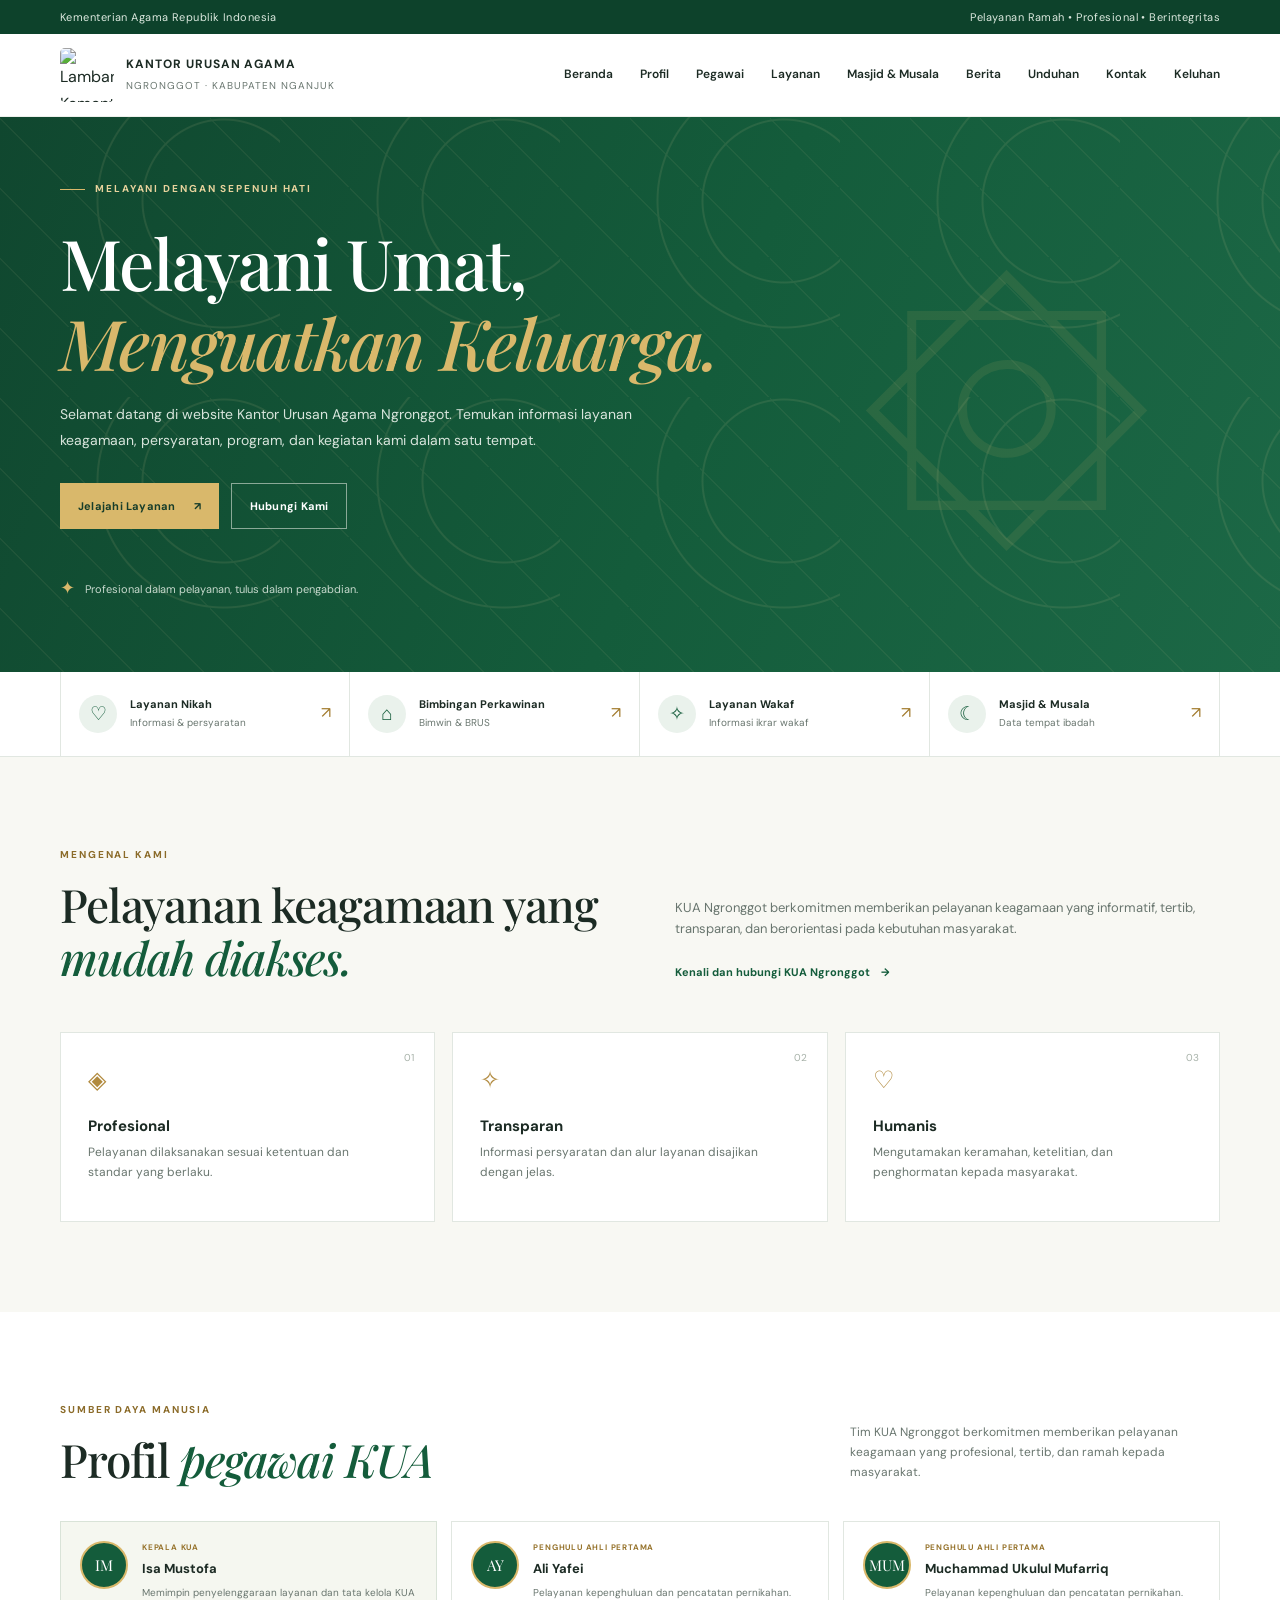
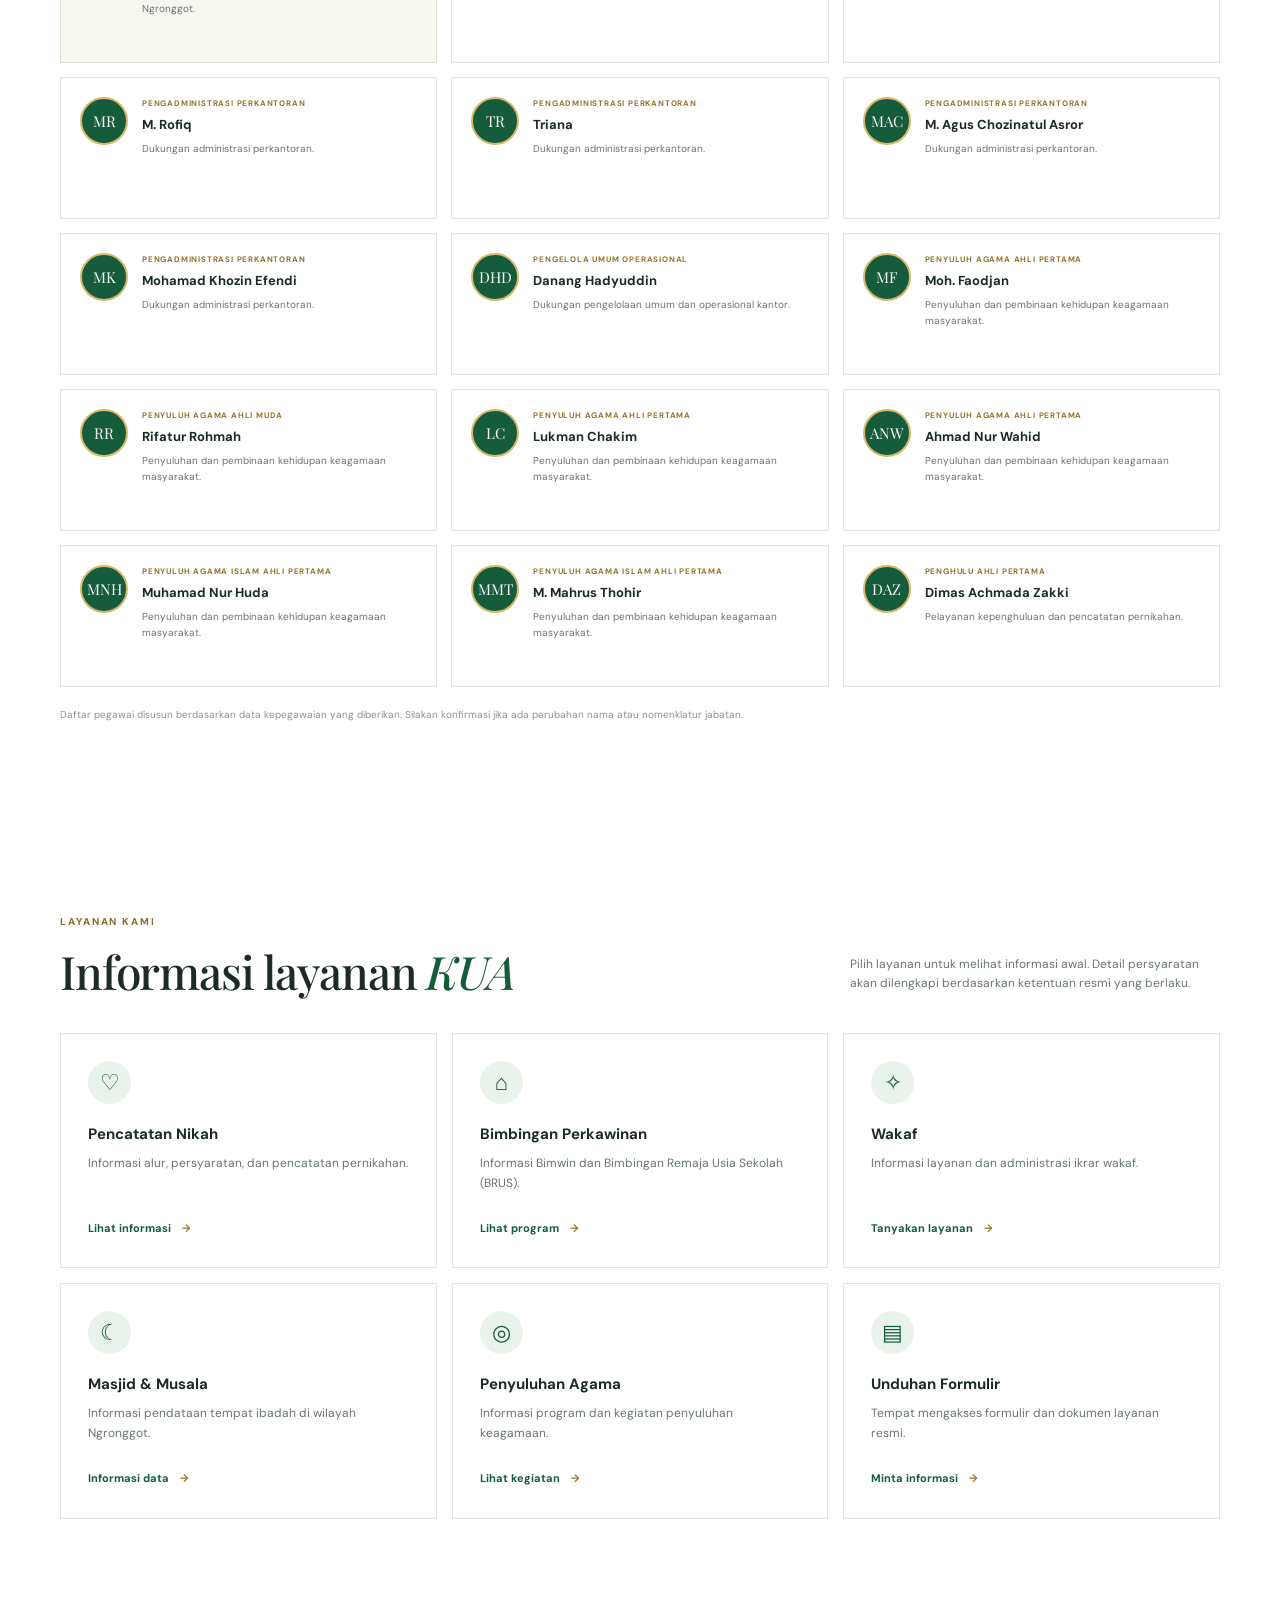
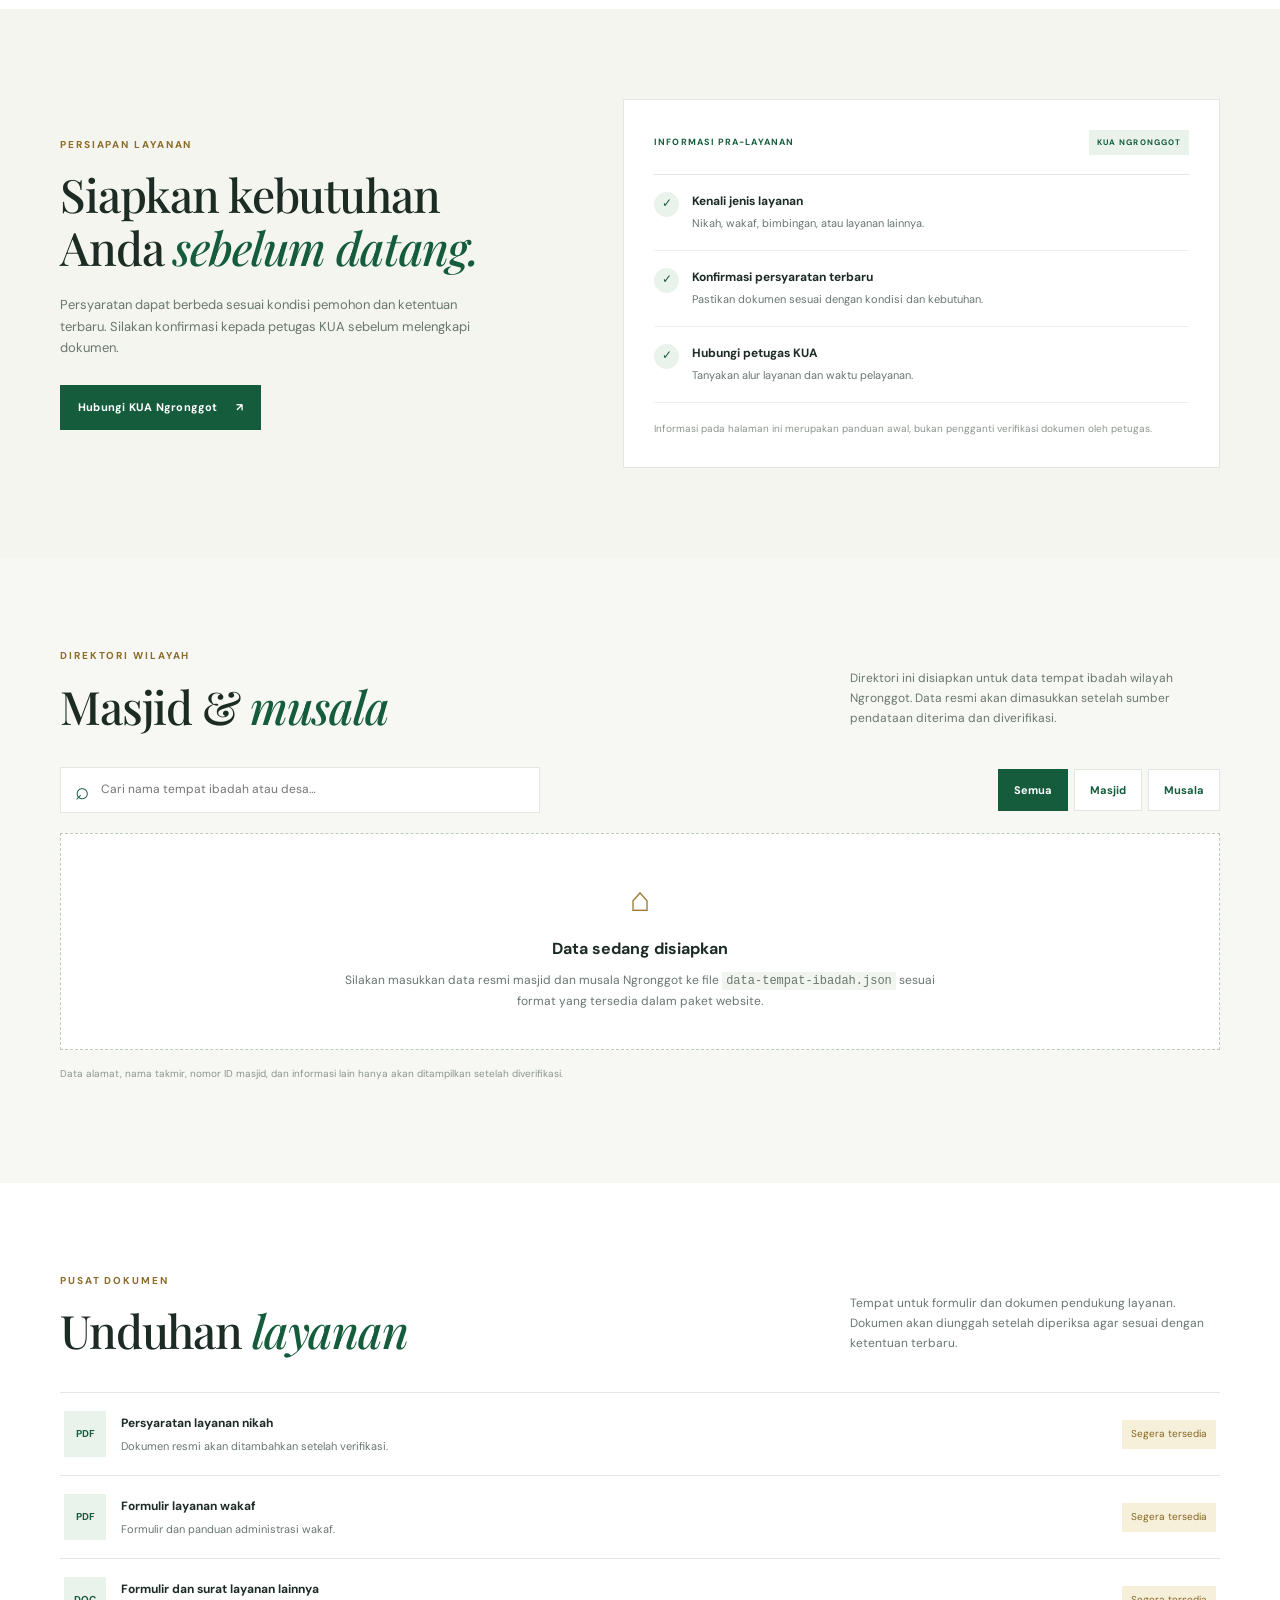
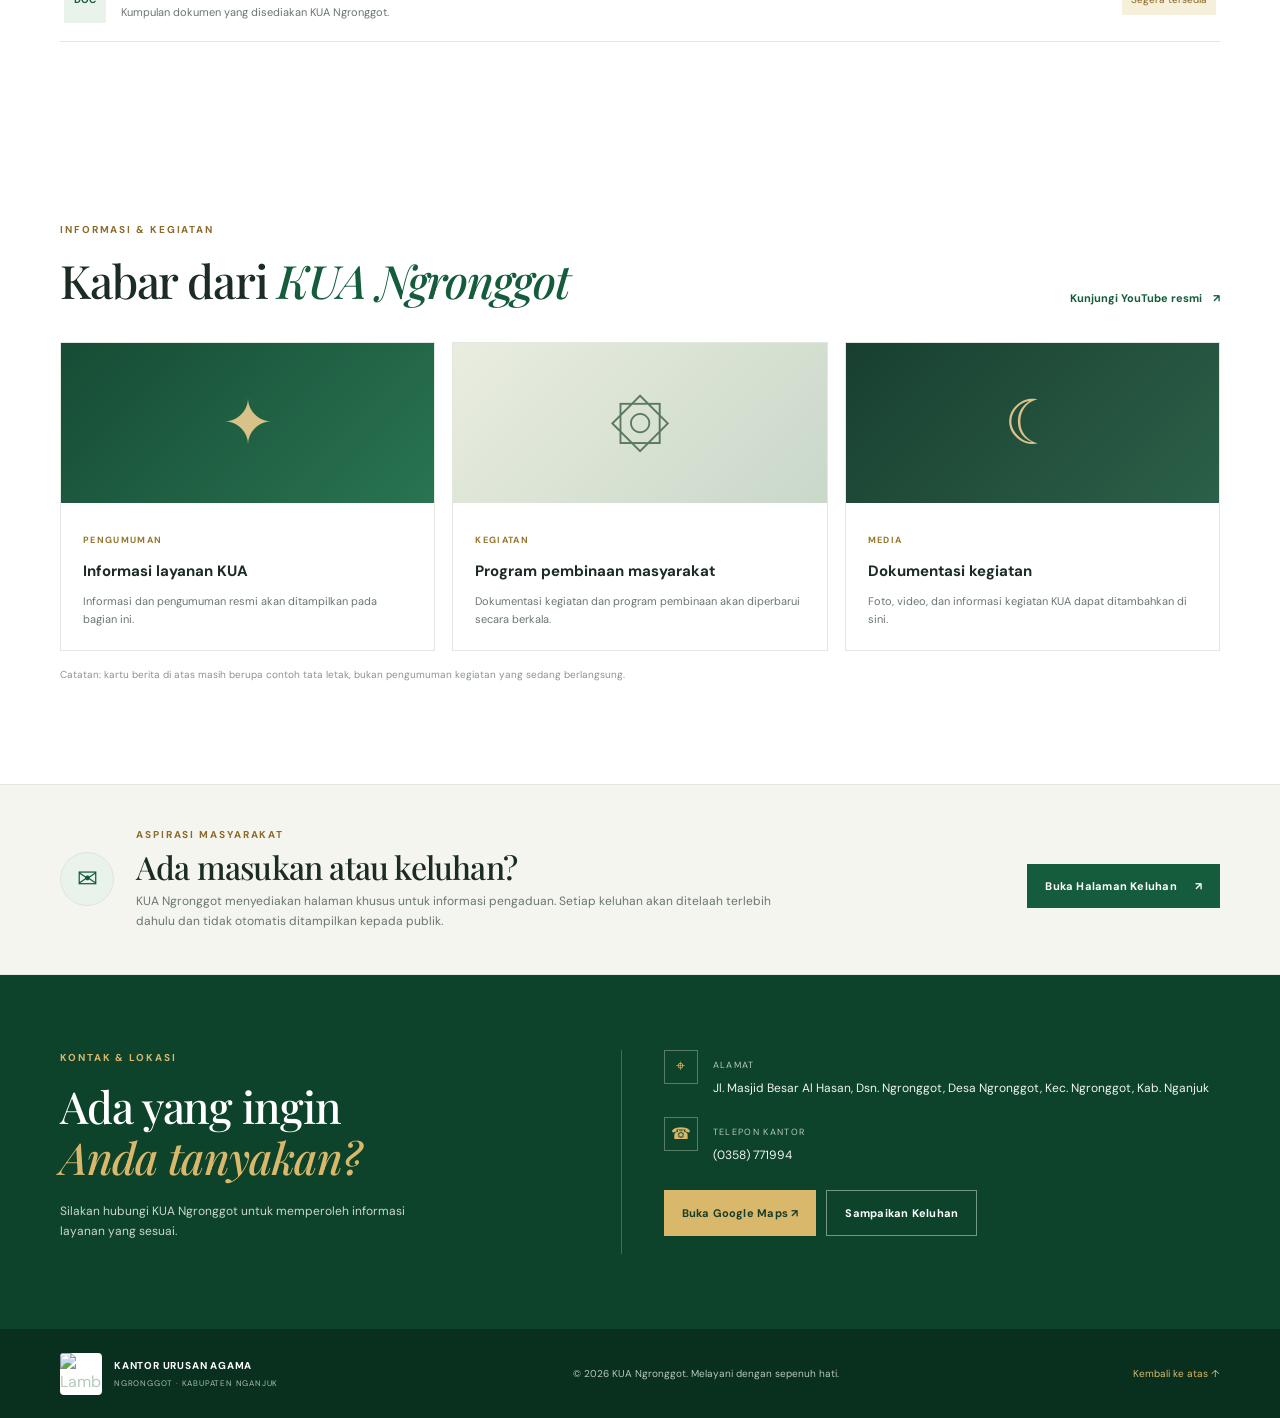
==== index.html @ f8c8e26f "Add files via upload" ====
<!doctype html>
<html lang="id">
<head>
  <meta charset="utf-8">
  <meta name="viewport" content="width=device-width, initial-scale=1">
  <meta name="description" content="Website informasi dan layanan Kantor Urusan Agama Ngronggot, Kabupaten Nganjuk.">
  <title>KUA Ngronggot | Layanan Keagamaan</title>
  <link rel="stylesheet" href="style.css">
</head>
<body>
  <div class="topbar">
    <div class="container topbar-inner">
      <span>Kementerian Agama Republik Indonesia</span>
      <span>Pelayanan Ramah • Profesional • Berintegritas</span>
    </div>
  </div>
  <header class="header">
    <div class="container nav-wrap">
      <a class="brand" href="#beranda" aria-label="KUA Ngronggot Beranda">
        <img class="kemenag-logo" src="assets/logo-kemenag.png" alt="Lambang Kementerian Agama Republik Indonesia" loading="eager">
        <div><strong>KANTOR URUSAN AGAMA</strong><span>NGRONGGOT · KABUPATEN NGANJUK</span></div>
      </a>
      <button class="menu-toggle" aria-label="Buka menu" aria-expanded="false">☰</button>
      <nav class="nav" id="nav">
        <a href="#beranda">Beranda</a>
        <a href="#profil">Profil</a>
        <a href="#pegawai">Pegawai</a>
        <a href="#layanan">Layanan</a>
        <a href="#direktori">Masjid & Musala</a>
        <a href="#informasi">Berita</a>
        <a href="#unduhan">Unduhan</a>
        <a href="#kontak">Kontak</a>
        <a href="keluhan.html">Keluhan</a>
      </nav>
    </div>
  </header>

  <main>
    <section class="hero" id="beranda">
      <div class="hero-pattern"></div>
      <div class="container hero-content">
        <div class="eyebrow"><span></span> MELAYANI DENGAN SEPENUH HATI</div>
        <h1>Melayani Umat,<br><em>Menguatkan Keluarga.</em></h1>
        <p>Selamat datang di website Kantor Urusan Agama Ngronggot. Temukan informasi layanan keagamaan, persyaratan, program, dan kegiatan kami dalam satu tempat.</p>
        <div class="hero-actions">
          <a class="btn btn-gold" href="#layanan">Jelajahi Layanan <span>↗</span></a>
          <a class="btn btn-outline" href="#kontak">Hubungi Kami</a>
        </div>
        <div class="hero-note"><span class="note-icon">✦</span><span>Profesional dalam pelayanan, tulus dalam pengabdian.</span></div>
      </div>
      <div class="hero-ornament" aria-hidden="true">۞</div>
    </section>

    <section class="quick-strip">
      <div class="container quick-grid">
        <a href="#layanan"><span class="quick-icon">♡</span><span><b>Layanan Nikah</b><small>Informasi & persyaratan</small></span><i>↗</i></a>
        <a href="#bimwin"><span class="quick-icon">⌂</span><span><b>Bimbingan Perkawinan</b><small>Bimwin & BRUS</small></span><i>↗</i></a>
        <a href="#wakaf"><span class="quick-icon">✧</span><span><b>Layanan Wakaf</b><small>Informasi ikrar wakaf</small></span><i>↗</i></a>
        <a href="#direktori"><span class="quick-icon">☾</span><span><b>Masjid & Musala</b><small>Data tempat ibadah</small></span><i>↗</i></a>
      </div>
    </section>

    <section class="section intro" id="profil">
      <div class="container intro-grid">
        <div>
          <div class="section-label">MENGENAL KAMI</div>
          <h2>Pelayanan keagamaan yang <em>mudah diakses.</em></h2>
        </div>
        <div class="intro-copy">
          <p>KUA Ngronggot berkomitmen memberikan pelayanan keagamaan yang informatif, tertib, transparan, dan berorientasi pada kebutuhan masyarakat.</p>
          <a class="text-link" href="#kontak">Kenali dan hubungi KUA Ngronggot <span>→</span></a>
        </div>
      </div>
      <div class="container values-grid">
        <article class="value-card"><span class="value-number">01</span><div class="value-symbol">◈</div><h3>Profesional</h3><p>Pelayanan dilaksanakan sesuai ketentuan dan standar yang berlaku.</p></article>
        <article class="value-card"><span class="value-number">02</span><div class="value-symbol">✧</div><h3>Transparan</h3><p>Informasi persyaratan dan alur layanan disajikan dengan jelas.</p></article>
        <article class="value-card"><span class="value-number">03</span><div class="value-symbol">♡</div><h3>Humanis</h3><p>Mengutamakan keramahan, ketelitian, dan penghormatan kepada masyarakat.</p></article>
      </div>
    </section>


    <section class="section staff" id="pegawai">
      <div class="container">
        <div class="section-heading">
          <div><div class="section-label">SUMBER DAYA MANUSIA</div><h2>Profil <em>pegawai KUA</em></h2></div>
          <p>Tim KUA Ngronggot berkomitmen memberikan pelayanan keagamaan yang profesional, tertib, dan ramah kepada masyarakat.</p>
        </div>
        <div class="staff-grid">
          <article class="staff-card staff-lead">
            <div class="staff-avatar">IM</div>
            <div class="staff-info"><span class="staff-role">KEPALA KUA</span><h3>Isa Mustofa</h3><p>Memimpin penyelenggaraan layanan dan tata kelola KUA Ngronggot.</p></div>
          </article>
          <article class="staff-card">
            <div class="staff-avatar">AY</div>
            <div class="staff-info"><span class="staff-role">PENGHULU AHLI PERTAMA</span><h3>Ali Yafei</h3><p>Pelayanan kepenghuluan dan pencatatan pernikahan.</p></div>
          </article>
          <article class="staff-card">
            <div class="staff-avatar">MUM</div>
            <div class="staff-info"><span class="staff-role">PENGHULU AHLI PERTAMA</span><h3>Muchammad Ukulul Mufarriq</h3><p>Pelayanan kepenghuluan dan pencatatan pernikahan.</p></div>
          </article>
          <article class="staff-card">
            <div class="staff-avatar">MR</div>
            <div class="staff-info"><span class="staff-role">PENGADMINISTRASI PERKANTORAN</span><h3>M. Rofiq</h3><p>Dukungan administrasi perkantoran.</p></div>
          </article>
          <article class="staff-card">
            <div class="staff-avatar">TR</div>
            <div class="staff-info"><span class="staff-role">PENGADMINISTRASI PERKANTORAN</span><h3>Triana</h3><p>Dukungan administrasi perkantoran.</p></div>
          </article>
          <article class="staff-card">
            <div class="staff-avatar">MAC</div>
            <div class="staff-info"><span class="staff-role">PENGADMINISTRASI PERKANTORAN</span><h3>M. Agus Chozinatul Asror</h3><p>Dukungan administrasi perkantoran.</p></div>
          </article>
          <article class="staff-card">
            <div class="staff-avatar">MK</div>
            <div class="staff-info"><span class="staff-role">PENGADMINISTRASI PERKANTORAN</span><h3>Mohamad Khozin Efendi</h3><p>Dukungan administrasi perkantoran.</p></div>
          </article>
          <article class="staff-card">
            <div class="staff-avatar">DHD</div>
            <div class="staff-info"><span class="staff-role">PENGELOLA UMUM OPERASIONAL</span><h3>Danang Hadyuddin</h3><p>Dukungan pengelolaan umum dan operasional kantor.</p></div>
          </article>
          <article class="staff-card">
            <div class="staff-avatar">MF</div>
            <div class="staff-info"><span class="staff-role">PENYULUH AGAMA AHLI PERTAMA</span><h3>Moh. Faodjan</h3><p>Penyuluhan dan pembinaan kehidupan keagamaan masyarakat.</p></div>
          </article>
          <article class="staff-card">
            <div class="staff-avatar">RR</div>
            <div class="staff-info"><span class="staff-role">PENYULUH AGAMA AHLI MUDA</span><h3>Rifatur Rohmah</h3><p>Penyuluhan dan pembinaan kehidupan keagamaan masyarakat.</p></div>
          </article>
          <article class="staff-card">
            <div class="staff-avatar">LC</div>
            <div class="staff-info"><span class="staff-role">PENYULUH AGAMA AHLI PERTAMA</span><h3>Lukman Chakim</h3><p>Penyuluhan dan pembinaan kehidupan keagamaan masyarakat.</p></div>
          </article>
          <article class="staff-card">
            <div class="staff-avatar">ANW</div>
            <div class="staff-info"><span class="staff-role">PENYULUH AGAMA AHLI PERTAMA</span><h3>Ahmad Nur Wahid</h3><p>Penyuluhan dan pembinaan kehidupan keagamaan masyarakat.</p></div>
          </article>
          <article class="staff-card">
            <div class="staff-avatar">MNH</div>
            <div class="staff-info"><span class="staff-role">PENYULUH AGAMA ISLAM AHLI PERTAMA</span><h3>Muhamad Nur Huda</h3><p>Penyuluhan dan pembinaan kehidupan keagamaan masyarakat.</p></div>
          </article>
          <article class="staff-card">
            <div class="staff-avatar">MMT</div>
            <div class="staff-info"><span class="staff-role">PENYULUH AGAMA ISLAM AHLI PERTAMA</span><h3>M. Mahrus Thohir</h3><p>Penyuluhan dan pembinaan kehidupan keagamaan masyarakat.</p></div>
          </article>
          <article class="staff-card">
            <div class="staff-avatar">DAZ</div>
            <div class="staff-info"><span class="staff-role">PENGHULU AHLI PERTAMA</span><h3>Dimas Achmada Zakki</h3><p>Pelayanan kepenghuluan dan pencatatan pernikahan.</p></div>
          </article>
        </div>
        <p class="content-note">Daftar pegawai disusun berdasarkan data kepegawaian yang diberikan. Silakan konfirmasi jika ada perubahan nama atau nomenklatur jabatan.</p>
      </div>
    </section>

    <section class="section services" id="layanan">
      <div class="container">
        <div class="section-heading">
          <div><div class="section-label">LAYANAN KAMI</div><h2>Informasi layanan <em>KUA</em></h2></div>
          <p>Pilih layanan untuk melihat informasi awal. Detail persyaratan akan dilengkapi berdasarkan ketentuan resmi yang berlaku.</p>
        </div>
        <div class="service-grid">
          <article class="service-card"><div class="service-icon">♡</div><h3>Pencatatan Nikah</h3><p>Informasi alur, persyaratan, dan pencatatan pernikahan.</p><a href="#persyaratan">Lihat informasi <span>→</span></a></article>
          <article class="service-card" id="bimwin"><div class="service-icon">⌂</div><h3>Bimbingan Perkawinan</h3><p>Informasi Bimwin dan Bimbingan Remaja Usia Sekolah (BRUS).</p><a href="#informasi">Lihat program <span>→</span></a></article>
          <article class="service-card" id="wakaf"><div class="service-icon">✧</div><h3>Wakaf</h3><p>Informasi layanan dan administrasi ikrar wakaf.</p><a href="#kontak">Tanyakan layanan <span>→</span></a></article>
          <article class="service-card" id="data-masjid"><div class="service-icon">☾</div><h3>Masjid & Musala</h3><p>Informasi pendataan tempat ibadah di wilayah Ngronggot.</p><a href="#kontak">Informasi data <span>→</span></a></article>
          <article class="service-card"><div class="service-icon">◎</div><h3>Penyuluhan Agama</h3><p>Informasi program dan kegiatan penyuluhan keagamaan.</p><a href="#informasi">Lihat kegiatan <span>→</span></a></article>
          <article class="service-card"><div class="service-icon">▤</div><h3>Unduhan Formulir</h3><p>Tempat mengakses formulir dan dokumen layanan resmi.</p><a href="#kontak">Minta informasi <span>→</span></a></article>
        </div>
      </div>
    </section>

    <section class="section requirements" id="persyaratan">
      <div class="container requirement-grid">
        <div>
          <div class="section-label">PERSIAPAN LAYANAN</div>
          <h2>Siapkan kebutuhan Anda <em>sebelum datang.</em></h2>
          <p class="muted">Persyaratan dapat berbeda sesuai kondisi pemohon dan ketentuan terbaru. Silakan konfirmasi kepada petugas KUA sebelum melengkapi dokumen.</p>
          <a class="btn btn-green" href="#kontak">Hubungi KUA Ngronggot <span>↗</span></a>
        </div>
        <div class="check-panel">
          <div class="check-panel-head"><span>INFORMASI PRA-LAYANAN</span><span class="check-badge">KUA NGRONGGOT</span></div>
          <div class="check-row"><span class="check">✓</span><div><b>Kenali jenis layanan</b><small>Nikah, wakaf, bimbingan, atau layanan lainnya.</small></div></div>
          <div class="check-row"><span class="check">✓</span><div><b>Konfirmasi persyaratan terbaru</b><small>Pastikan dokumen sesuai dengan kondisi dan kebutuhan.</small></div></div>
          <div class="check-row"><span class="check">✓</span><div><b>Hubungi petugas KUA</b><small>Tanyakan alur layanan dan waktu pelayanan.</small></div></div>
          <p class="small-note">Informasi pada halaman ini merupakan panduan awal, bukan pengganti verifikasi dokumen oleh petugas.</p>
        </div>
      </div>
    </section>


    <section class="section directory" id="direktori">
      <div class="container">
        <div class="section-heading">
          <div><div class="section-label">DIREKTORI WILAYAH</div><h2>Masjid & <em>musala</em></h2></div>
          <p>Direktori ini disiapkan untuk data tempat ibadah wilayah Ngronggot. Data resmi akan dimasukkan setelah sumber pendataan diterima dan diverifikasi.</p>
        </div>
        <div class="directory-tools">
          <label class="search-box"><span>⌕</span><input id="placeSearch" type="search" placeholder="Cari nama tempat ibadah atau desa…" aria-label="Cari tempat ibadah"></label>
          <div class="filter-buttons" role="group" aria-label="Filter jenis tempat ibadah">
            <button class="filter-btn active" data-filter="semua">Semua</button>
            <button class="filter-btn" data-filter="masjid">Masjid</button>
            <button class="filter-btn" data-filter="musala">Musala</button>
          </div>
        </div>
        <div class="directory-empty" id="directoryEmpty">
          <div class="empty-symbol">⌂</div>
          <h3>Data sedang disiapkan</h3>
          <p>Silakan masukkan data resmi masjid dan musala Ngronggot ke file <code>data-tempat-ibadah.json</code> sesuai format yang tersedia dalam paket website.</p>
        </div>
        <div class="directory-list" id="directoryList" aria-live="polite"></div>
        <p class="content-note">Data alamat, nama takmir, nomor ID masjid, dan informasi lain hanya akan ditampilkan setelah diverifikasi.</p>
      </div>
    </section>

    <section class="section downloads" id="unduhan">
      <div class="container">
        <div class="section-heading">
          <div><div class="section-label">PUSAT DOKUMEN</div><h2>Unduhan <em>layanan</em></h2></div>
          <p>Tempat untuk formulir dan dokumen pendukung layanan. Dokumen akan diunggah setelah diperiksa agar sesuai dengan ketentuan terbaru.</p>
        </div>
        <div class="download-list">
          <div class="download-item"><div class="download-icon">PDF</div><div><b>Persyaratan layanan nikah</b><small>Dokumen resmi akan ditambahkan setelah verifikasi.</small></div><span class="coming-soon">Segera tersedia</span></div>
          <div class="download-item"><div class="download-icon">PDF</div><div><b>Formulir layanan wakaf</b><small>Formulir dan panduan administrasi wakaf.</small></div><span class="coming-soon">Segera tersedia</span></div>
          <div class="download-item"><div class="download-icon">DOC</div><div><b>Formulir dan surat layanan lainnya</b><small>Kumpulan dokumen yang disediakan KUA Ngronggot.</small></div><span class="coming-soon">Segera tersedia</span></div>
        </div>
      </div>
    </section>

    <section class="section news" id="informasi">
      <div class="container">
        <div class="section-heading">
          <div><div class="section-label">INFORMASI & KEGIATAN</div><h2>Kabar dari <em>KUA Ngronggot</em></h2></div>
          <a class="text-link" href="https://www.youtube.com/@kuangronggotnganjuk/videos" target="_blank" rel="noopener">Kunjungi YouTube resmi <span>↗</span></a>
        </div>
        <div class="news-grid">
          <article class="news-card"><div class="news-art art-one"><span>✦</span></div><div class="news-body"><span class="news-tag">PENGUMUMAN</span><h3>Informasi layanan KUA</h3><p>Informasi dan pengumuman resmi akan ditampilkan pada bagian ini.</p></div></article>
          <article class="news-card"><div class="news-art art-two"><span>۞</span></div><div class="news-body"><span class="news-tag">KEGIATAN</span><h3>Program pembinaan masyarakat</h3><p>Dokumentasi kegiatan dan program pembinaan akan diperbarui secara berkala.</p></div></article>
          <article class="news-card"><div class="news-art art-three"><span>☾</span></div><div class="news-body"><span class="news-tag">MEDIA</span><h3>Dokumentasi kegiatan</h3><p>Foto, video, dan informasi kegiatan KUA dapat ditambahkan di sini.</p></div></article>
        </div>
        <p class="content-note">Catatan: kartu berita di atas masih berupa contoh tata letak, bukan pengumuman kegiatan yang sedang berlangsung.</p>
      </div>
    </section>

    <section class="complaint-callout" aria-labelledby="complaint-title">
      <div class="container complaint-callout-inner">
        <div class="complaint-callout-icon" aria-hidden="true">✉</div>
        <div class="complaint-callout-copy">
          <div class="section-label">ASPIRASI MASYARAKAT</div>
          <h2 id="complaint-title">Ada masukan atau keluhan?</h2>
          <p>KUA Ngronggot menyediakan halaman khusus untuk informasi pengaduan. Setiap keluhan akan ditelaah terlebih dahulu dan tidak otomatis ditampilkan kepada publik.</p>
        </div>
        <a class="btn btn-green" href="keluhan.html">Buka Halaman Keluhan <span>↗</span></a>
      </div>
    </section>

    <section class="contact-band" id="kontak">
      <div class="container contact-grid">
        <div><div class="section-label light-label">KONTAK & LOKASI</div><h2>Ada yang ingin<br><em>Anda tanyakan?</em></h2><p>Silakan hubungi KUA Ngronggot untuk memperoleh informasi layanan yang sesuai.</p></div>
        <div class="contact-details">
          <div class="contact-item"><span>⌖</span><div><small>ALAMAT</small><p>Jl. Masjid Besar Al Hasan, Dsn. Ngronggot, Desa Ngronggot, Kec. Ngronggot, Kab. Nganjuk</p></div></div>
          <div class="contact-item"><span>☎</span><div><small>TELEPON KANTOR</small><p>(0358) 771994</p></div></div>
          <div class="contact-actions"><a class="btn btn-gold" href="https://maps.app.goo.gl/mqeo8FTTAqVQHLGk9" target="_blank" rel="noopener">Buka Google Maps ↗</a><a class="btn btn-light-outline" href="keluhan.html">Sampaikan Keluhan</a></div>
        </div>
      </div>
    </section>
  </main>

  <footer class="footer">
    <div class="container footer-inner"><a class="brand footer-brand" href="#beranda"><img class="kemenag-logo footer-logo" src="assets/logo-kemenag.png" alt="Lambang Kementerian Agama Republik Indonesia" loading="lazy"><div><strong>KANTOR URUSAN AGAMA</strong><span>NGRONGGOT · KABUPATEN NGANJUK</span></div></a><p>© <span id="year"></span> KUA Ngronggot. Melayani dengan sepenuh hati.</p><a href="#beranda" class="back-top">Kembali ke atas ↑</a></div>
  </footer>
  <script src="script.js"></script>
  <script src="directory.js"></script>
</body>
</html>
---- style.css ----
@import url('https://fonts.googleapis.com/css2?family=DM+Sans:wght@400;500;600;700&family=Playfair+Display:ital,wght@0,500;0,600;0,700;1,500;1,600&display=swap');
:root{--green:#145c3b;--green2:#0d422b;--mint:#eaf2ec;--gold:#d9b86b;--ink:#1c2b24;--muted:#69766f;--cream:#f8f8f3;--line:#e1e7e1}
*{box-sizing:border-box}html{scroll-behavior:smooth;scroll-padding-top:90px}body{margin:0;color:var(--ink);font-family:'DM Sans',sans-serif;line-height:1.65}a{color:inherit;text-decoration:none}.container{width:min(1160px,calc(100% - 44px));margin:auto}.topbar{background:var(--green2);color:#dce9df;font-size:11px;letter-spacing:.04em}.topbar-inner{display:flex;justify-content:space-between;padding:8px 0}.header{background:#fff;position:sticky;top:0;z-index:10;border-bottom:1px solid #edf0eb}.nav-wrap{height:82px;display:flex;align-items:center;justify-content:space-between}.brand{display:flex;align-items:center;gap:12px}.kemenag-logo{width:54px;height:54px;object-fit:contain;flex-shrink:0;background:#fff;border-radius:5px}.brand-mark{width:48px;height:48px;border:1px solid var(--gold);background:var(--green);color:#fff;display:grid;place-items:center;font-family:'Playfair Display',serif;font-size:15px;letter-spacing:.04em;border-radius:50%}.brand strong,.brand span{display:block}.brand strong{font-size:12px;letter-spacing:.08em}.brand span{font-size:10px;color:var(--muted);letter-spacing:.1em;margin-top:3px}.nav{display:flex;align-items:center;gap:27px;font-size:12px;font-weight:600}.nav a{transition:color .2s}.nav a:hover,.text-link:hover{color:#a17a2b}.menu-toggle{display:none;background:none;border:0;font-size:26px;color:var(--green)}
.hero{background:linear-gradient(112deg,#10472f 0%,#145c3b 54%,#1c6846 100%);color:white;min-height:500px;position:relative;overflow:hidden;display:flex;align-items:center}.hero-content{position:relative;z-index:2;padding-top:64px;padding-bottom:68px}.hero-pattern{position:absolute;inset:0;opacity:.1;background-image:radial-gradient(circle at 80% 30%,transparent 0 80px,#e6d19b 81px 82px,transparent 83px),radial-gradient(circle at 80% 30%,transparent 0 125px,#e6d19b 126px 127px,transparent 128px),linear-gradient(45deg,transparent 48%,#e6d19b 49%,transparent 50%);background-size:280px 280px,280px 280px,70px 70px}.hero-ornament{position:absolute;right:10%;top:8%;font-size:300px;color:#d9b86b;opacity:.1;font-family:serif}.eyebrow,.section-label{font-size:10px;letter-spacing:.19em;font-weight:700}.eyebrow{color:#e8d39d;display:flex;gap:10px;align-items:center}.eyebrow span{width:25px;height:1px;background:var(--gold)}h1,h2{font-family:'Playfair Display',serif;font-weight:500;line-height:1.15;letter-spacing:-.025em}h1{font-size:clamp(42px,6vw,70px);margin:24px 0 18px;max-width:720px}h1 em,h2 em{font-weight:500;color:var(--gold)}.hero p{max-width:590px;color:#d8e5dc;font-size:14px;line-height:1.9}.hero-actions{display:flex;gap:12px;margin-top:29px;flex-wrap:wrap}.btn{display:inline-flex;align-items:center;justify-content:center;gap:18px;padding:13px 18px;font-size:11px;font-weight:700;letter-spacing:.02em;transition:transform .2s,background .2s}.btn:hover{transform:translateY(-2px)}.btn-gold{background:var(--gold);color:#173d2a}.btn-outline{border:1px solid #8aa997;color:#fff}.btn-green{background:var(--green);color:#fff;margin-top:14px}.btn-light-outline{border:1px solid #739783;color:#fff}.hero-note{margin-top:45px;display:flex;gap:10px;align-items:center;color:#c7d9cd;font-size:11px}.note-icon{color:var(--gold);font-size:18px}
.quick-strip{background:#fff;border-bottom:1px solid var(--line)}.quick-grid{display:grid;grid-template-columns:repeat(4,1fr)}.quick-grid>a{padding:23px 18px;display:flex;align-items:center;gap:13px;border-right:1px solid var(--line)}.quick-grid>a:first-child{border-left:1px solid var(--line)}.quick-icon{width:38px;height:38px;border-radius:50%;display:grid;place-items:center;background:var(--mint);color:var(--green);font-size:19px}.quick-grid b,.quick-grid small{display:block}.quick-grid b{font-size:11px}.quick-grid small{font-size:10px;color:var(--muted);margin-top:2px}.quick-grid i{margin-left:auto;color:#a17a2b;font-style:normal}
.section{padding:90px 0}.intro{background:var(--cream)}.intro-grid{display:grid;grid-template-columns:1fr 1fr;gap:70px;align-items:end}.section-label{color:#8b6b29}.section h2,.contact-band h2{font-size:clamp(32px,4vw,46px);margin:15px 0 0}.intro h2 em,.section h2 em{color:var(--green)}.intro-copy p{font-size:13px;color:var(--muted);margin:0 0 18px}.text-link{font-size:11px;font-weight:700;color:var(--green)}.text-link span{margin-left:8px}.values-grid{display:grid;grid-template-columns:repeat(3,1fr);gap:17px;margin-top:48px}.value-card{position:relative;background:#fff;border:1px solid var(--line);padding:27px 27px 25px;min-height:190px}.value-number{position:absolute;right:20px;top:17px;font-size:10px;color:#a6b1a8}.value-symbol{font-size:24px;color:#b18a3e}.value-card h3{font-size:15px;margin:14px 0 5px}.value-card p{font-size:12px;color:var(--muted);margin:0;max-width:290px}
.services{background:#fff}.section-heading{display:flex;justify-content:space-between;align-items:end;gap:30px;margin-bottom:35px}.section-heading>p{max-width:370px;font-size:12px;color:var(--muted);margin:0 0 4px}.service-grid{display:grid;grid-template-columns:repeat(3,1fr);gap:15px}.service-card{padding:27px;border:1px solid var(--line);background:#fff;transition:box-shadow .2s,transform .2s}.service-card:hover{box-shadow:0 12px 35px #183d2810;transform:translateY(-3px)}.service-icon{width:43px;height:43px;background:var(--mint);color:var(--green);display:grid;place-items:center;border-radius:50%;font-size:22px}.service-card h3{font-size:15px;margin:18px 0 7px}.service-card p{font-size:12px;color:var(--muted);min-height:42px;margin:0 0 18px}.service-card a{font-size:11px;color:var(--green);font-weight:700}.service-card a span{color:#a17a2b;margin-left:8px}
.requirements{background:#f4f5ef}.requirement-grid{display:grid;grid-template-columns:.9fr 1.1fr;gap:75px;align-items:center}.requirements h2 em{color:var(--green)}.muted{font-size:13px;color:var(--muted);max-width:430px;margin-top:20px}.check-panel{background:#fff;padding:30px;border:1px solid var(--line)}.check-panel-head{display:flex;justify-content:space-between;gap:10px;align-items:center;font-size:9px;letter-spacing:.12em;font-weight:700;color:var(--green);padding-bottom:19px;border-bottom:1px solid var(--line)}.check-badge{background:var(--mint);padding:6px 8px;font-size:8px}.check-row{display:flex;gap:13px;padding:17px 0;border-bottom:1px solid #edf0eb}.check{width:25px;height:25px;flex-shrink:0;background:var(--mint);color:var(--green);display:grid;place-items:center;border-radius:50%;font-size:12px}.check-row b,.check-row small{display:block}.check-row b{font-size:12px}.check-row small{font-size:11px;color:var(--muted);margin-top:3px}.small-note{font-size:10px;color:#8b958d;margin:18px 0 0}
.news{background:#fff}.news-grid{display:grid;grid-template-columns:repeat(3,1fr);gap:17px}.news-card{border:1px solid var(--line)}.news-art{height:160px;display:grid;place-items:center;font-size:62px;color:#d9c28a}.art-one{background:linear-gradient(135deg,#164c35,#297451)}.art-two{background:linear-gradient(135deg,#e9eddf,#c9d8c9);color:#5a795f}.art-three{background:linear-gradient(135deg,#183f30,#2c6048)}.news-body{padding:22px}.news-tag{font-size:9px;letter-spacing:.15em;color:#96752f;font-weight:700}.news-body h3{font-size:15px;margin:8px 0}.news-body p{font-size:11px;color:var(--muted);margin:0}.content-note{font-size:10px;color:#8b958d;margin-top:16px}
.contact-band{background:var(--green2);color:white;padding:75px 0;position:relative;overflow:hidden}.contact-grid{display:grid;grid-template-columns:.9fr 1.1fr;gap:70px}.light-label{color:var(--gold)}.contact-band h2{font-size:44px}.contact-band h2 em{color:var(--gold)}.contact-band>div>div:first-child>p{font-size:12px;color:#c9d8ce;max-width:350px;margin-top:20px}.contact-details{border-left:1px solid #426a54;padding-left:42px}.contact-item{display:flex;gap:15px;margin-bottom:18px}.contact-item>span{width:34px;height:34px;border:1px solid #597c67;display:grid;place-items:center;color:var(--gold);flex-shrink:0}.contact-item small{font-size:9px;letter-spacing:.15em;color:#b5cbbd}.contact-item p{font-size:12px;margin:3px 0 0;color:#f0f5f1}.contact-actions{display:flex;gap:10px;margin-top:24px;flex-wrap:wrap}
.footer{background:#092f1e;color:#b6c9bc;padding:24px 0}.footer-inner{display:flex;align-items:center;justify-content:space-between;gap:20px}.footer-brand .kemenag-logo{width:42px;height:42px;background:#fff;border-radius:4px}.footer-brand .brand-mark{width:38px;height:38px;font-size:12px}.footer-brand strong{font-size:10px;color:white}.footer-brand span{font-size:8px;color:#a7beb0}.footer p,.back-top{font-size:10px}.back-top{color:var(--gold)}
@media(max-width:850px){.nav{gap:14px}.nav a{font-size:11px}.quick-grid{grid-template-columns:repeat(2,1fr)}.quick-grid>a:nth-child(3){border-left:1px solid var(--line)}.quick-grid>a:nth-child(-n+2){border-bottom:1px solid var(--line)}.intro-grid,.requirement-grid,.contact-grid{gap:35px}.service-grid{grid-template-columns:repeat(2,1fr)}}
@media(max-width:640px){.container{width:min(100% - 32px,1160px)}.topbar-inner{justify-content:center}.topbar-inner span:last-child{display:none}.nav-wrap{height:72px}.kemenag-logo{width:43px;height:43px}.brand-mark{width:41px;height:41px}.brand strong{font-size:10px}.brand span{font-size:8px}.menu-toggle{display:block}.nav{display:none;position:absolute;top:72px;left:0;right:0;padding:12px 20px 20px;background:#fff;border-bottom:1px solid var(--line);flex-direction:column;align-items:stretch;gap:0}.nav.open{display:flex}.nav a{padding:12px 4px;border-bottom:1px solid #f0f2ee;font-size:13px}.hero{min-height:0}.hero-content{padding-top:60px;padding-bottom:50px}.hero-ornament{right:-30px;top:10%;font-size:200px}h1{font-size:43px}.hero p{font-size:13px}.hero-note{margin-top:30px}.quick-grid>a{padding:15px 10px;gap:9px}.quick-icon{width:32px;height:32px;font-size:16px}.quick-grid b{font-size:10px}.quick-grid small{font-size:9px}.quick-grid i{display:none}.section{padding:62px 0}.intro-grid,.requirement-grid,.contact-grid{grid-template-columns:1fr;gap:24px}.values-grid{grid-template-columns:1fr;gap:12px;margin-top:30px}.value-card{min-height:0;padding:22px}.section-heading{display:block}.section-heading>p{margin-top:15px}.service-grid,.news-grid{grid-template-columns:1fr}.service-card{padding:23px}.service-card p{min-height:0}.news-art{height:135px}.check-panel{padding:20px}.contact-band{padding:58px 0}.contact-details{border-left:0;padding-left:0;border-top:1px solid #426a54;padding-top:25px}.contact-band h2{font-size:39px}.footer-inner{align-items:flex-start;flex-direction:column}.footer p{margin:0}.contact-actions .btn{flex:1}.hero-actions .btn{flex:1}}


/* Direktori data dan pusat unduhan */
.directory{background:#f7f8f3}.directory-tools{display:flex;gap:14px;align-items:center;justify-content:space-between;margin:28px 0 20px}.search-box{display:flex;align-items:center;gap:10px;background:#fff;border:1px solid var(--line);padding:0 14px;min-height:46px;flex:1;max-width:480px}.search-box span{font-size:24px;color:var(--green)}.search-box input{border:0;outline:0;background:transparent;width:100%;font:inherit;font-size:12px;color:var(--ink)}.filter-buttons{display:flex;gap:6px}.filter-btn{border:1px solid var(--line);background:#fff;color:var(--green);font:inherit;font-size:11px;font-weight:700;padding:11px 15px;cursor:pointer}.filter-btn.active,.filter-btn:hover{background:var(--green);color:#fff;border-color:var(--green)}.directory-empty{padding:38px 20px;text-align:center;background:#fff;border:1px dashed #bdcbbf}.empty-symbol{font-size:34px;color:#9b7a36}.directory-empty h3{font-size:16px;margin:8px 0}.directory-empty p{font-size:12px;color:var(--muted);max-width:600px;margin:0 auto}.directory-empty code{background:#f1f4ef;padding:2px 4px}.directory-list{display:grid;grid-template-columns:repeat(2,1fr);gap:12px}.place-card{padding:18px;background:#fff;border:1px solid var(--line);display:flex;gap:13px;align-items:flex-start}.place-symbol{width:38px;height:38px;display:grid;place-items:center;border-radius:50%;background:var(--mint);color:var(--green);font-size:19px;flex-shrink:0}.place-card h3{font-size:13px;margin:0 0 3px}.place-card p{font-size:11px;color:var(--muted);margin:0}.place-type{font-size:9px;text-transform:uppercase;letter-spacing:.12em;color:#94712c;font-weight:700}.download-list{border-top:1px solid var(--line)}.download-item{display:flex;align-items:center;gap:15px;padding:18px 4px;border-bottom:1px solid var(--line)}.download-icon{width:42px;height:46px;display:grid;place-items:center;background:var(--mint);color:var(--green);font-size:10px;font-weight:700}.download-item>div:nth-child(2){flex:1}.download-item b,.download-item small{display:block}.download-item b{font-size:12px}.download-item small{font-size:11px;color:var(--muted);margin-top:3px}.coming-soon{font-size:10px;color:#866624;background:#f6efd9;padding:6px 9px;white-space:nowrap}
@media(max-width:640px){.directory-tools{align-items:stretch;flex-direction:column}.search-box{max-width:none}.filter-buttons{display:grid;grid-template-columns:repeat(3,1fr)}.filter-btn{padding:10px 6px}.directory-list{grid-template-columns:1fr}.download-item{align-items:flex-start}.coming-soon{font-size:9px;padding:5px 6px;margin-left:auto}}


/* Profil pegawai */
.staff{background:#fff}.staff-grid{display:grid;grid-template-columns:repeat(3,1fr);gap:14px}.staff-card{display:flex;gap:14px;align-items:flex-start;border:1px solid var(--line);padding:19px;background:#fff;min-height:142px}.staff-lead{background:#f5f7f0;border-color:#d9e3d8}.staff-avatar{width:48px;height:48px;flex-shrink:0;border-radius:50%;display:grid;place-items:center;background:var(--green);border:2px solid var(--gold);color:#fff;font-family:'Playfair Display',serif;font-size:15px}.staff-role{display:block;color:#96732c;font-size:8px;font-weight:700;letter-spacing:.1em;line-height:1.5}.staff-info h3{font-size:13px;margin:5px 0}.staff-info p{font-size:10px;line-height:1.65;color:var(--muted);margin:0}.staff .content-note{margin-top:20px}
@media(max-width:850px){.staff-grid{grid-template-columns:repeat(2,1fr)}}
@media(max-width:640px){.staff-grid{grid-template-columns:1fr}.staff-card{min-height:0}}

/* Tata letak direktori pegawai lengkap */
.staff-grid{grid-template-columns:repeat(3,minmax(0,1fr))}
@media(max-width:850px){.staff-grid{grid-template-columns:repeat(2,minmax(0,1fr))}}
@media(max-width:640px){.staff-grid{grid-template-columns:1fr}}

/* Akses halaman keluhan pada beranda */
.complaint-callout{background:#f4f5ef;padding:42px 0;border-top:1px solid var(--line);border-bottom:1px solid var(--line)}
.complaint-callout-inner{display:flex;align-items:center;gap:22px}
.complaint-callout-icon{width:54px;height:54px;flex:0 0 54px;display:grid;place-items:center;border-radius:50%;background:var(--mint);color:var(--green);font-size:25px;border:1px solid #dce6dc}
.complaint-callout-copy{flex:1}
.complaint-callout h2{font-size:clamp(23px,3vw,32px);margin:6px 0;color:var(--ink)}
.complaint-callout p{font-size:12px;color:var(--muted);margin:0;max-width:650px}
@media(max-width:640px){.complaint-callout-inner{align-items:flex-start;flex-wrap:wrap;gap:14px}.complaint-callout-copy{flex-basis:calc(100% - 70px)}.complaint-callout-inner>.btn{width:100%}}
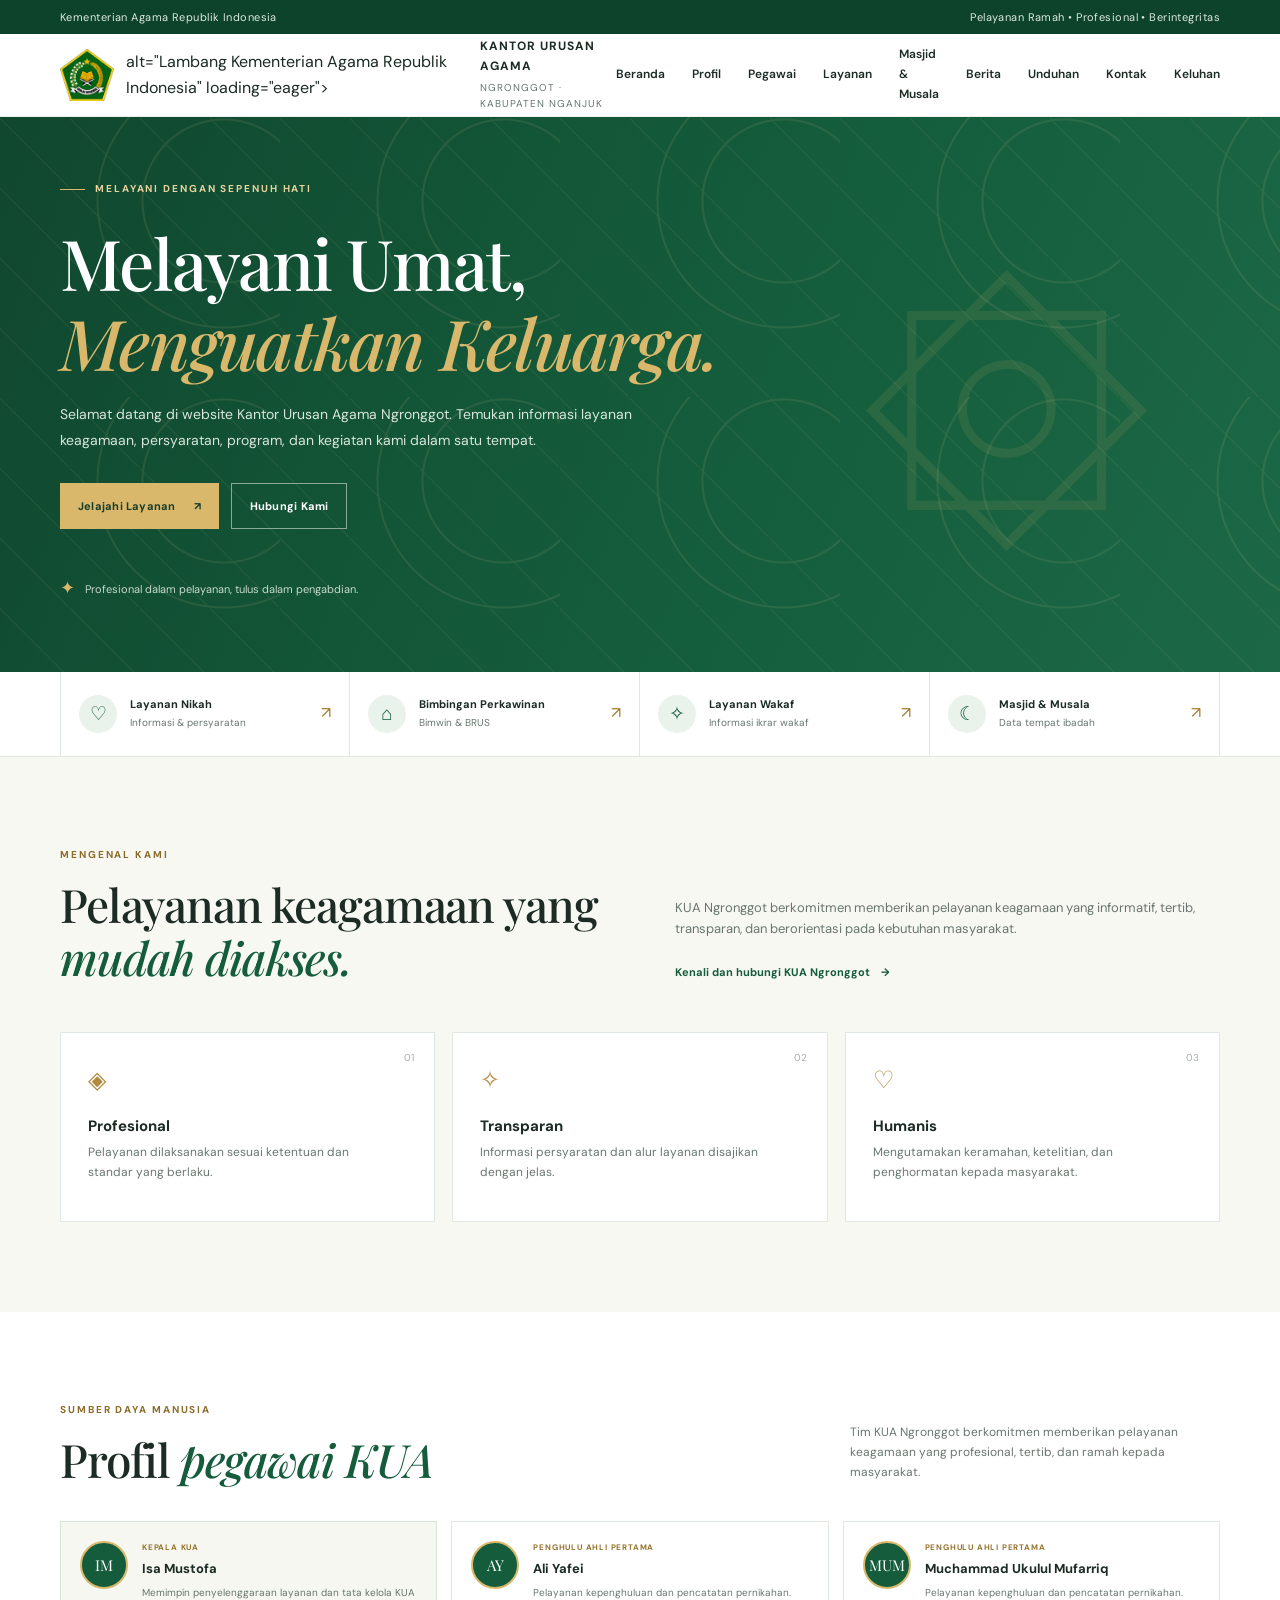
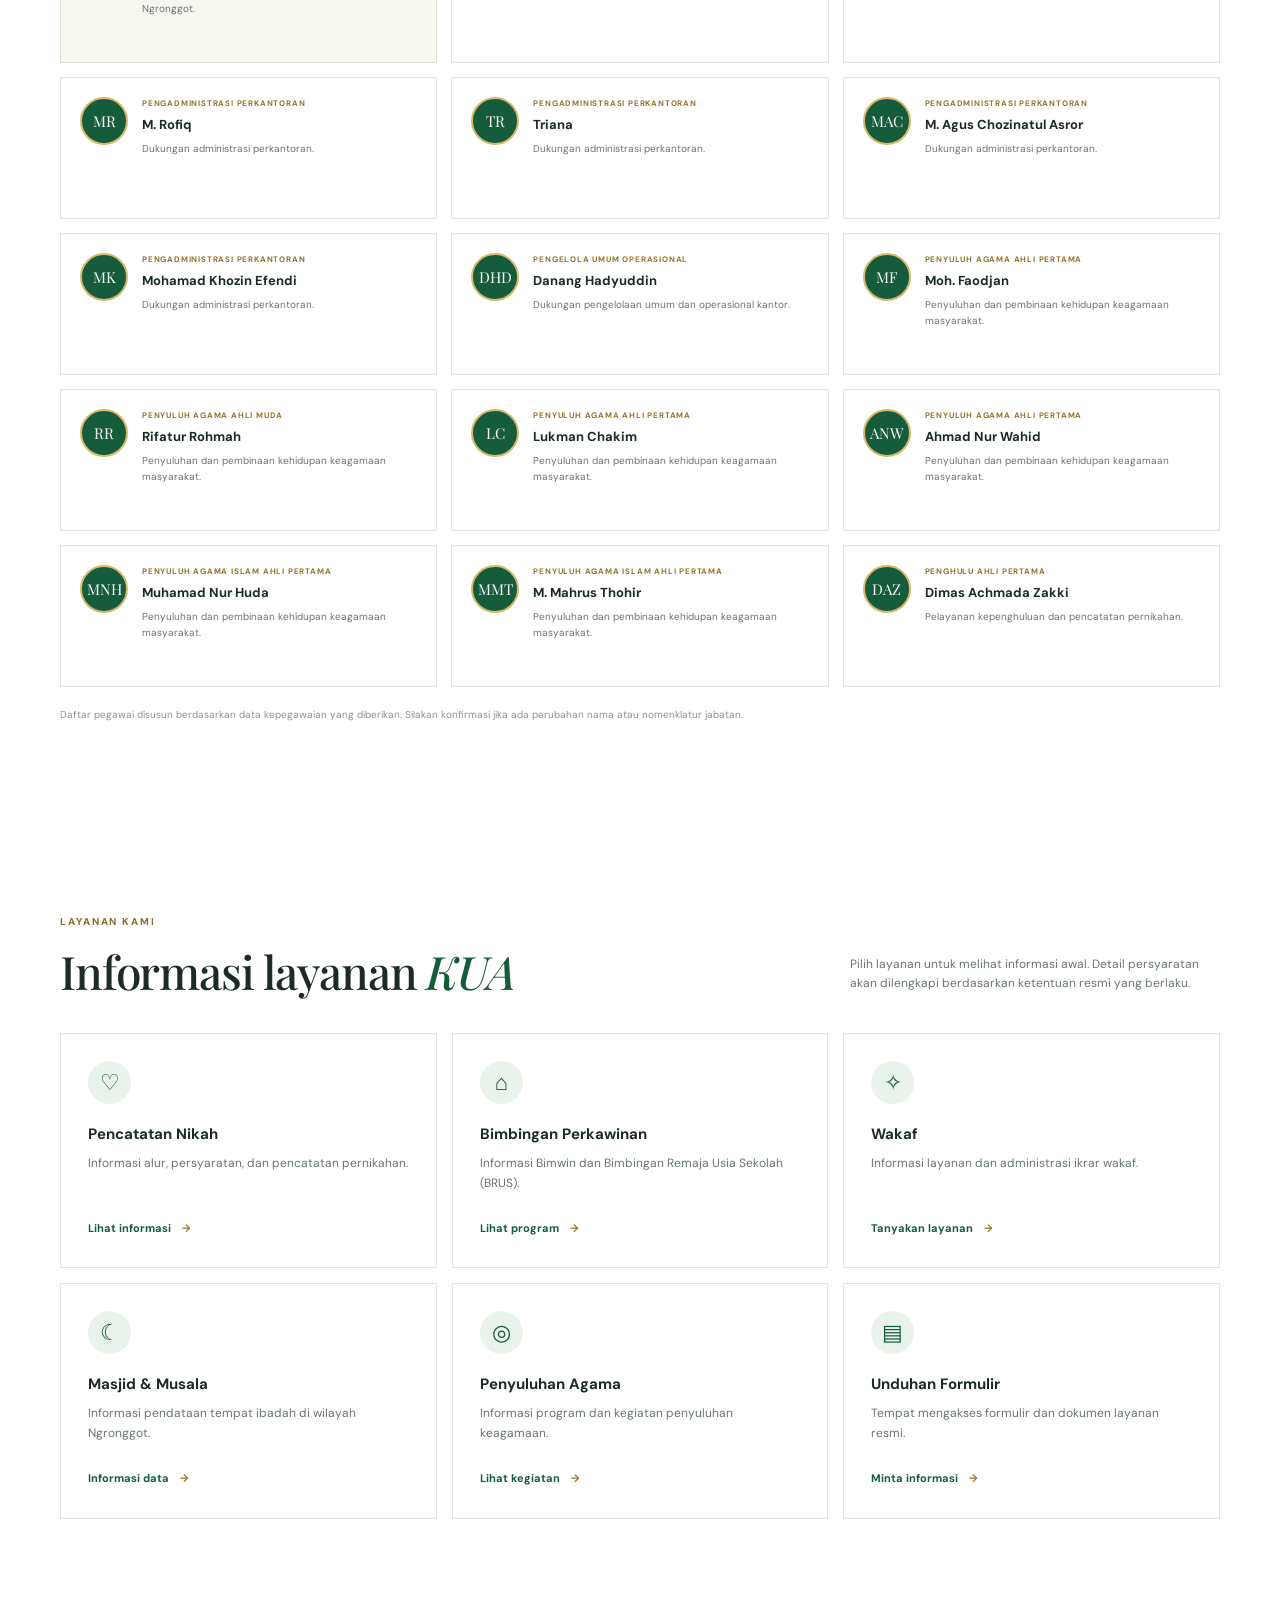
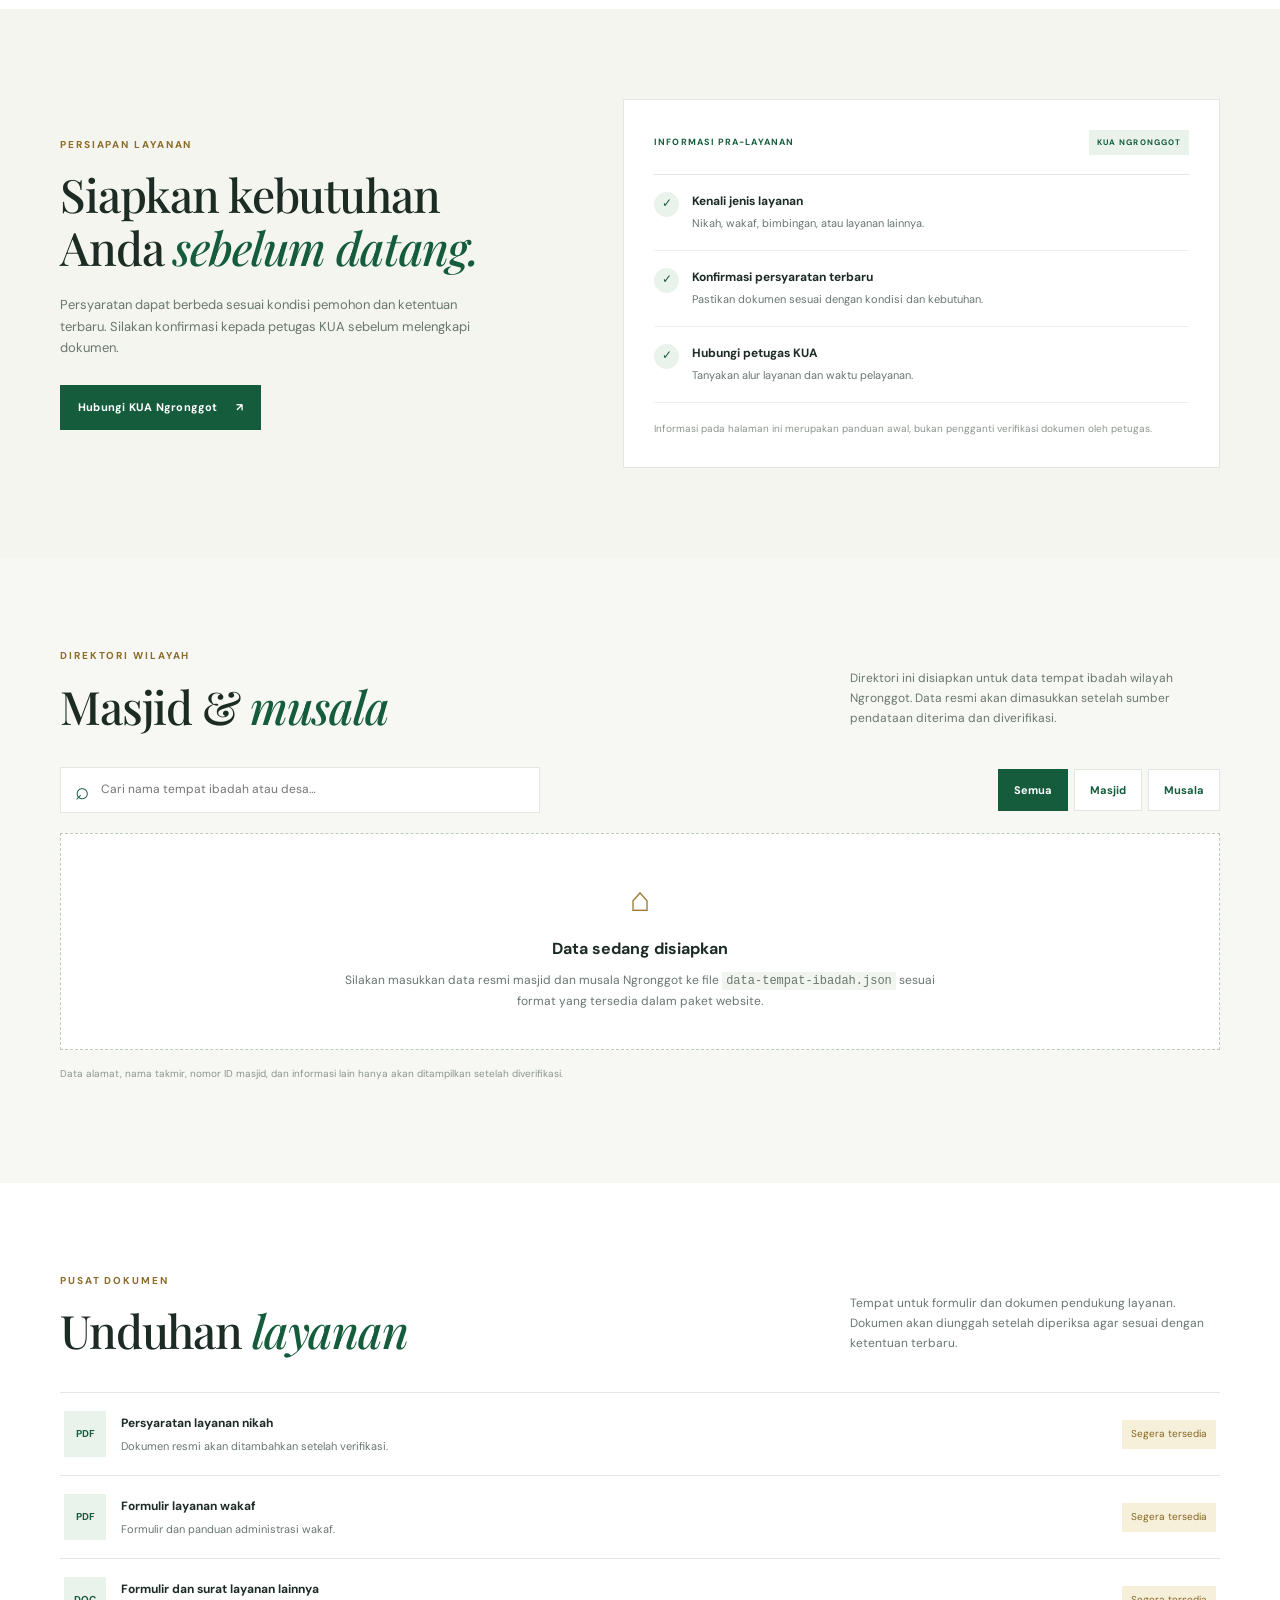
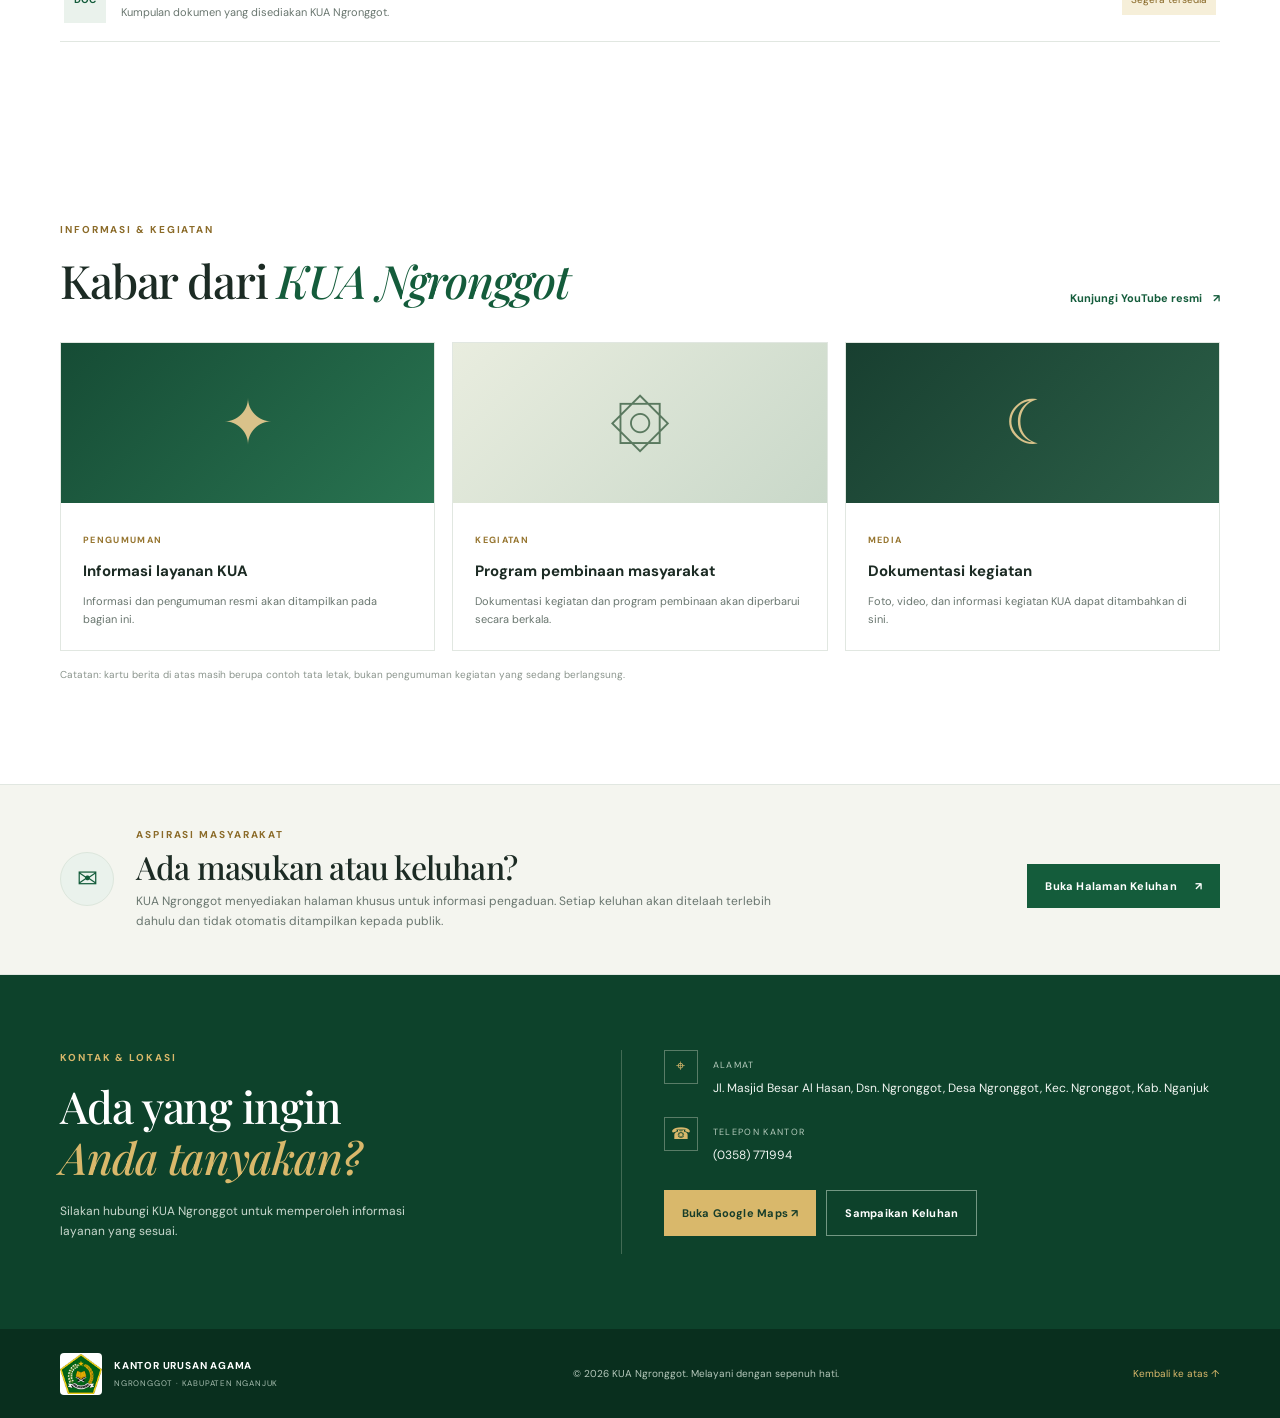
==== commit f16ef389: "Update index.html" ====
--- a/index.html
+++ b/index.html
@@ -17,7 +17,7 @@
   <header class="header">
     <div class="container nav-wrap">
       <a class="brand" href="#beranda" aria-label="KUA Ngronggot Beranda">
-        <img class="kemenag-logo" src="assets/logo-kemenag.png" alt="Lambang Kementerian Agama Republik Indonesia" loading="eager">
+        <img class="kemenag-logo" <img class="kemenag-logo" src="assets/logo-kemenag.png" alt="Lambang Kementerian Agama Republik Indonesia" loading="eager"> alt="Lambang Kementerian Agama Republik Indonesia" loading="eager">
         <div><strong>KANTOR URUSAN AGAMA</strong><span>NGRONGGOT · KABUPATEN NGANJUK</span></div>
       </a>
       <button class="menu-toggle" aria-label="Buka menu" aria-expanded="false">☰</button>
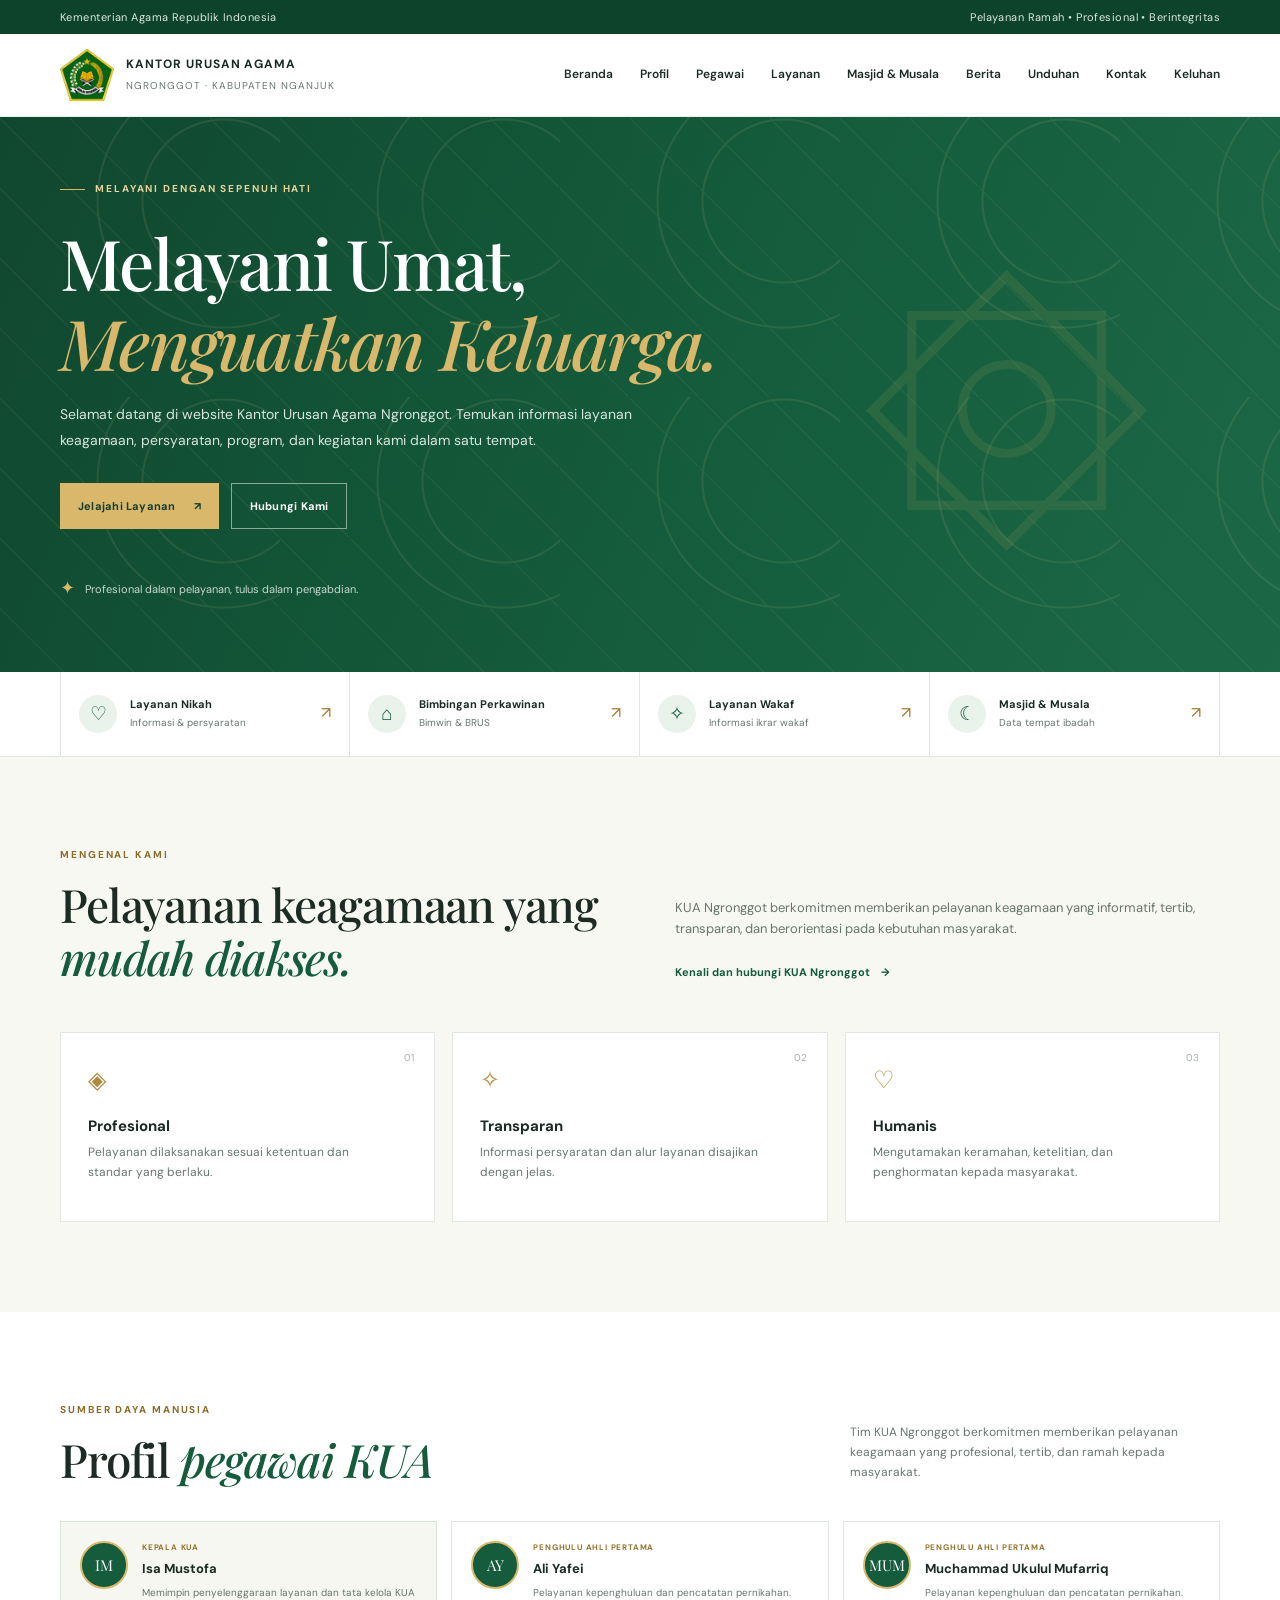
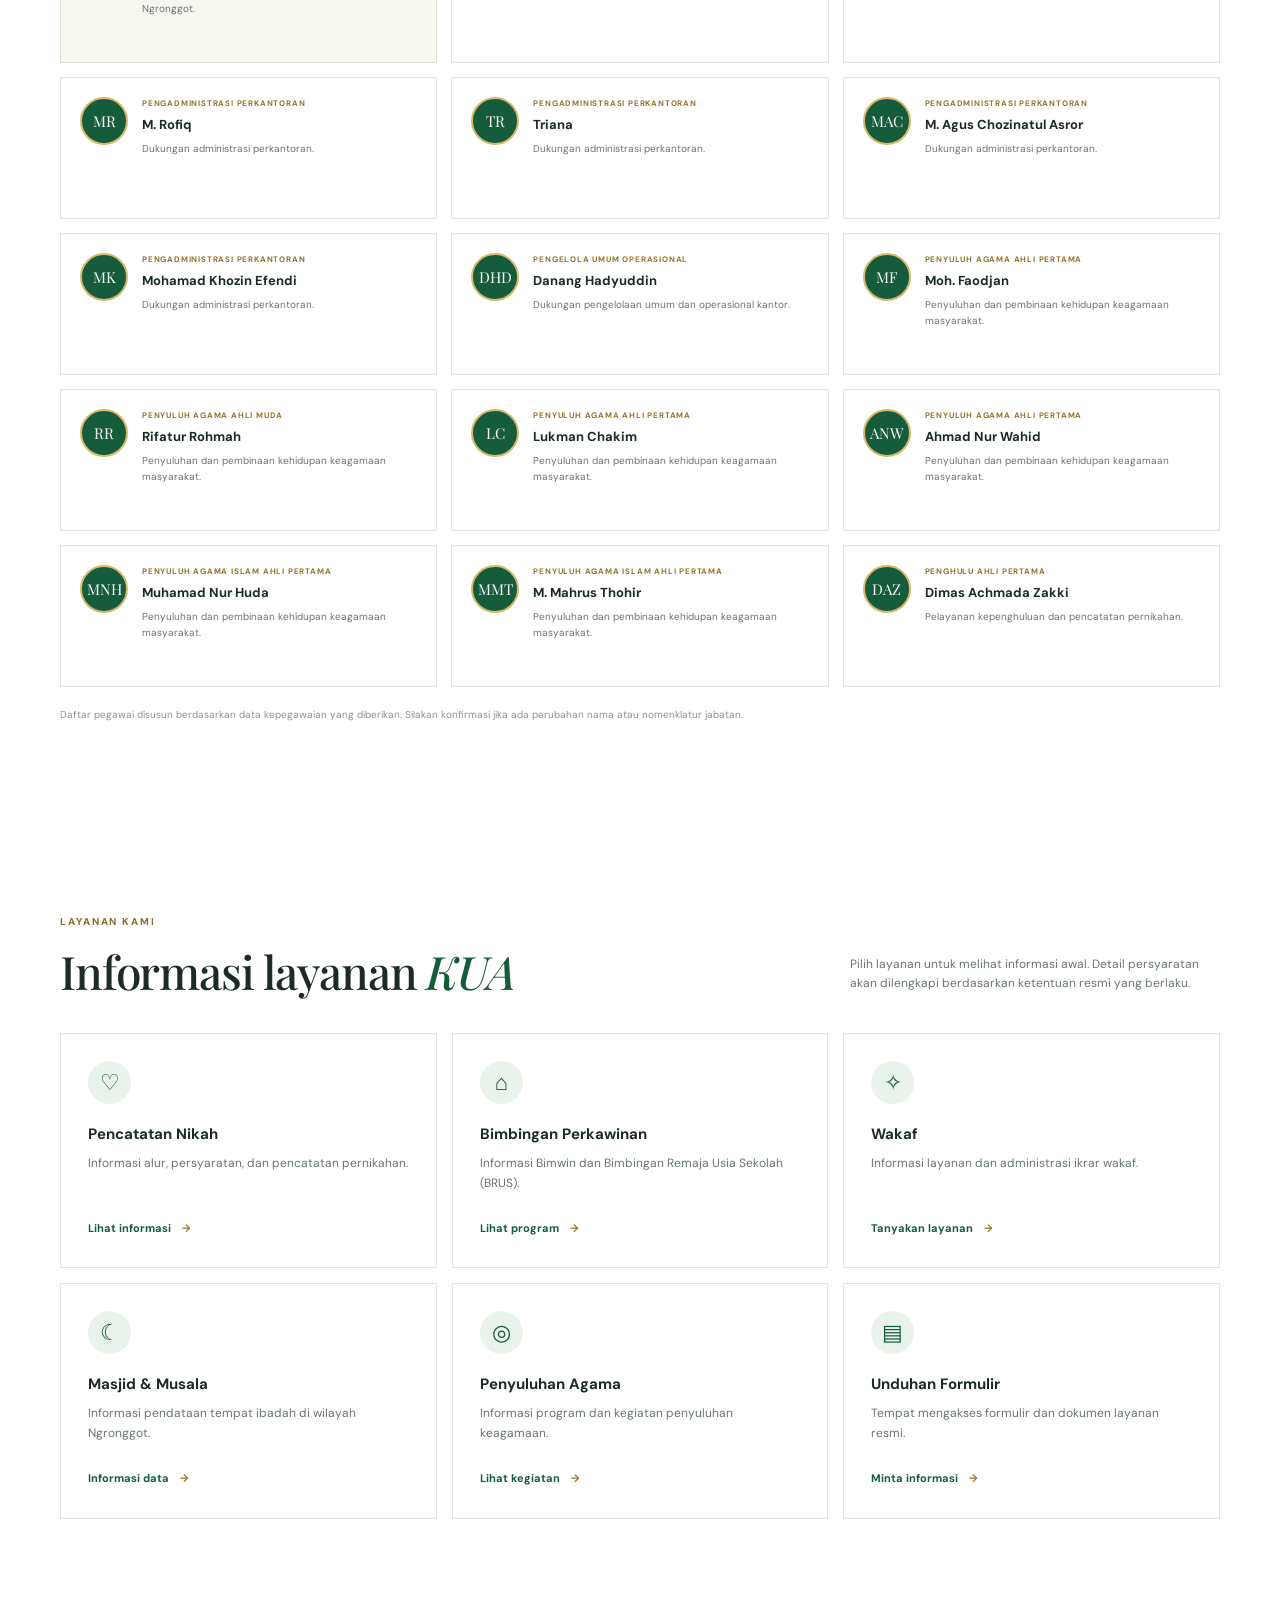
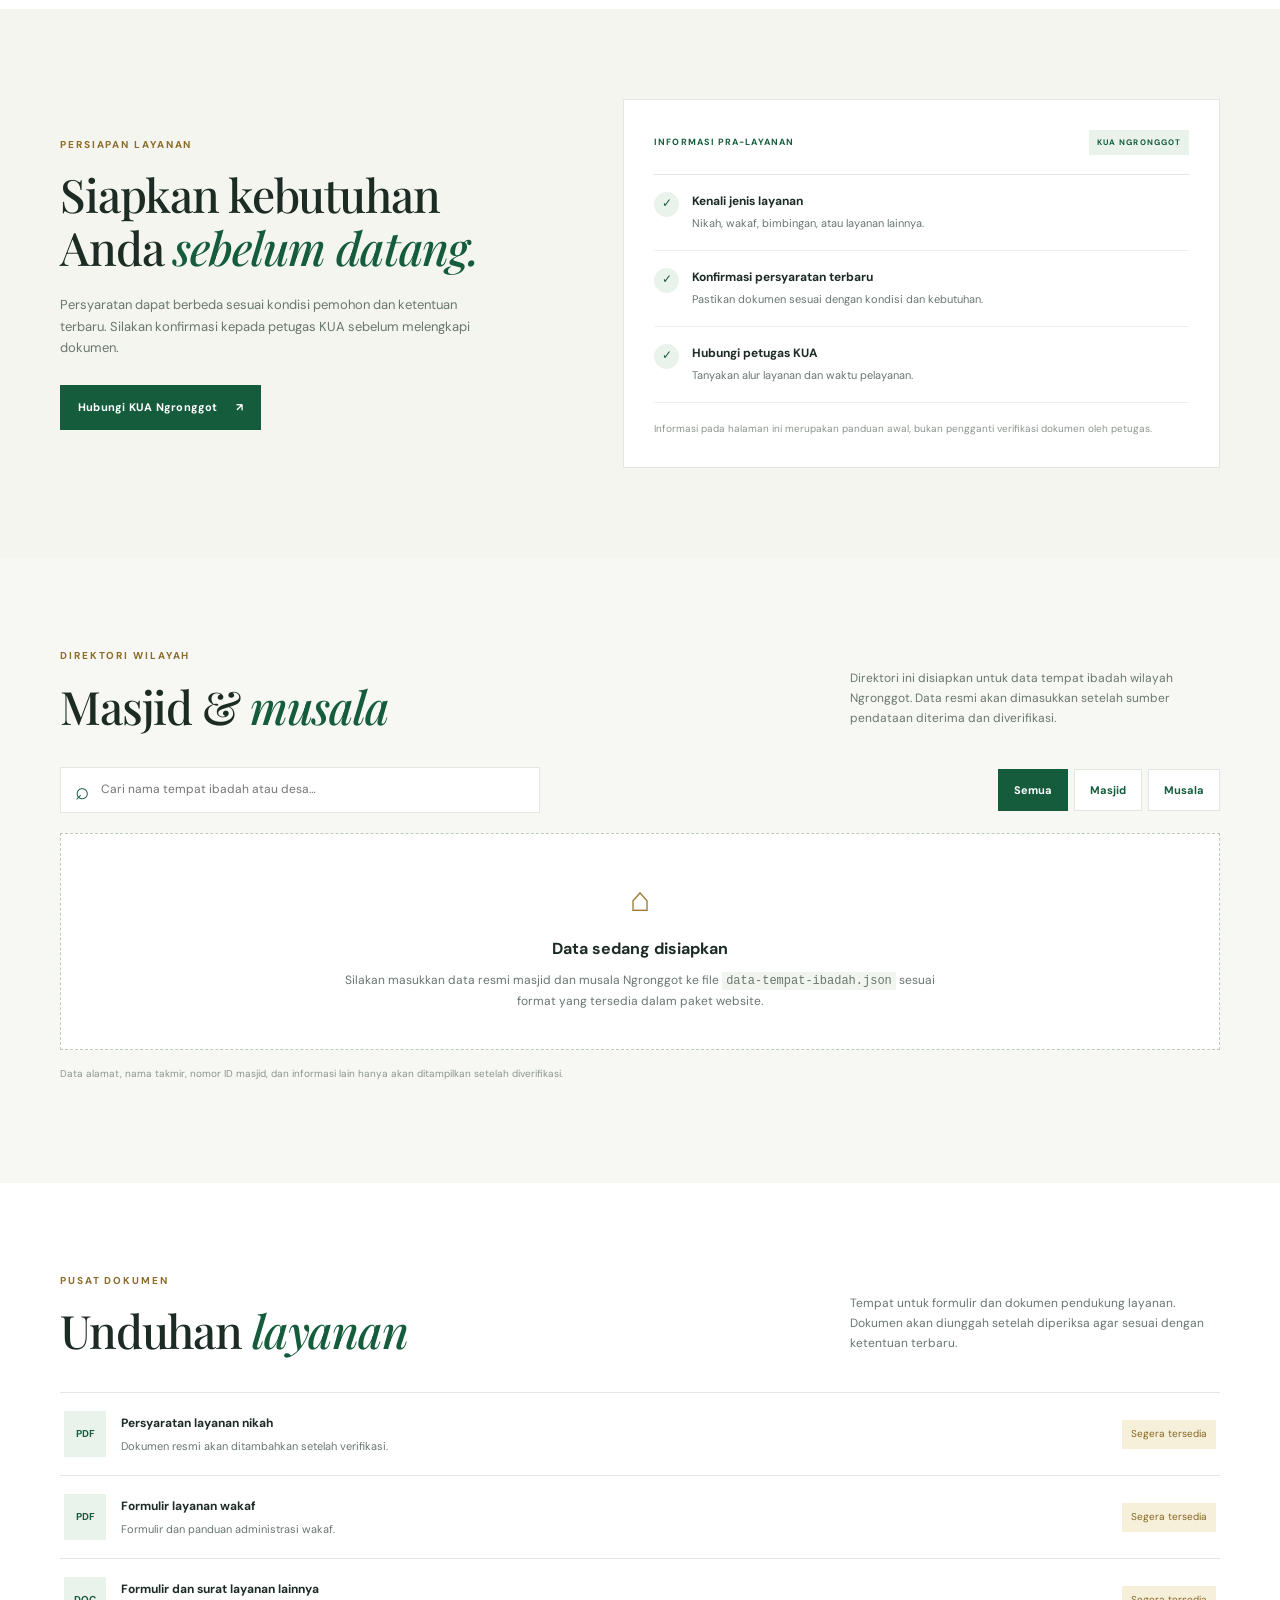
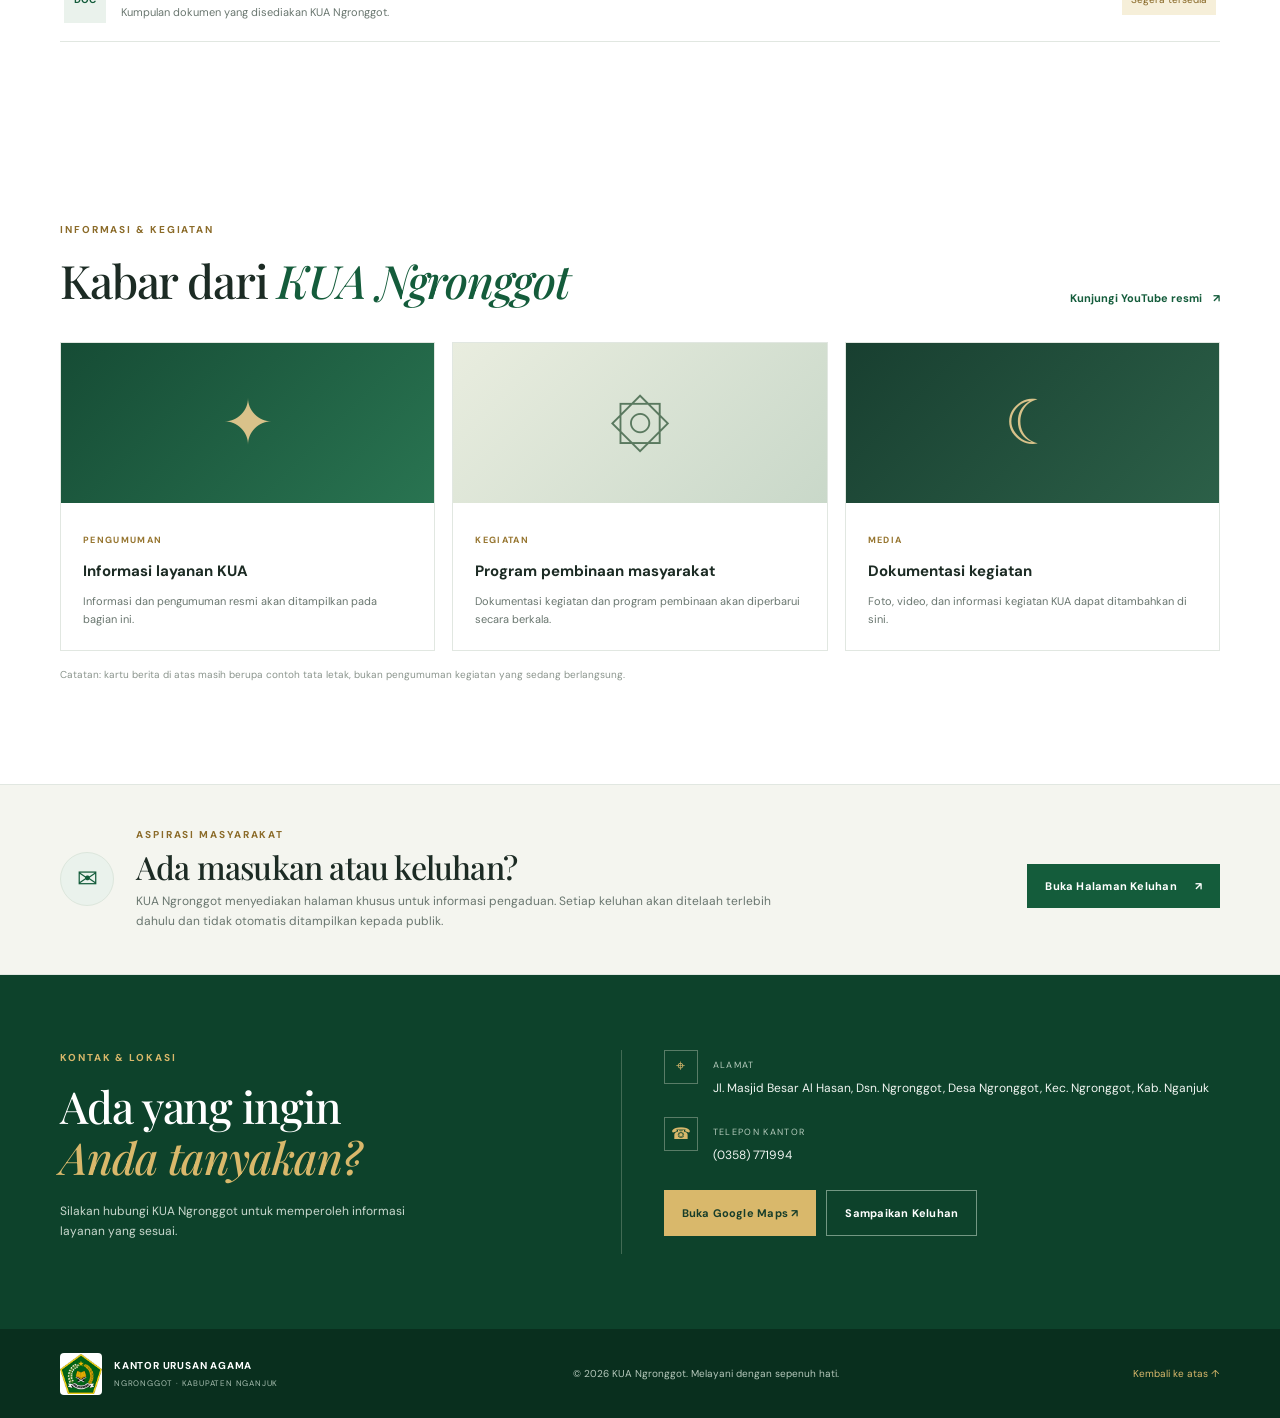
==== commit a8091f1a: "Update index.html" ====
--- a/index.html
+++ b/index.html
@@ -17,7 +17,7 @@
   <header class="header">
     <div class="container nav-wrap">
       <a class="brand" href="#beranda" aria-label="KUA Ngronggot Beranda">
-        <img class="kemenag-logo" <img class="kemenag-logo" src="assets/logo-kemenag.png" alt="Lambang Kementerian Agama Republik Indonesia" loading="eager"> alt="Lambang Kementerian Agama Republik Indonesia" loading="eager">
+        <img class="kemenag-logo" src="assets/logo-kemenag.png" alt="Lambang Kementerian Agama Republik Indonesia" loading="eager">
         <div><strong>KANTOR URUSAN AGAMA</strong><span>NGRONGGOT · KABUPATEN NGANJUK</span></div>
       </a>
       <button class="menu-toggle" aria-label="Buka menu" aria-expanded="false">☰</button>
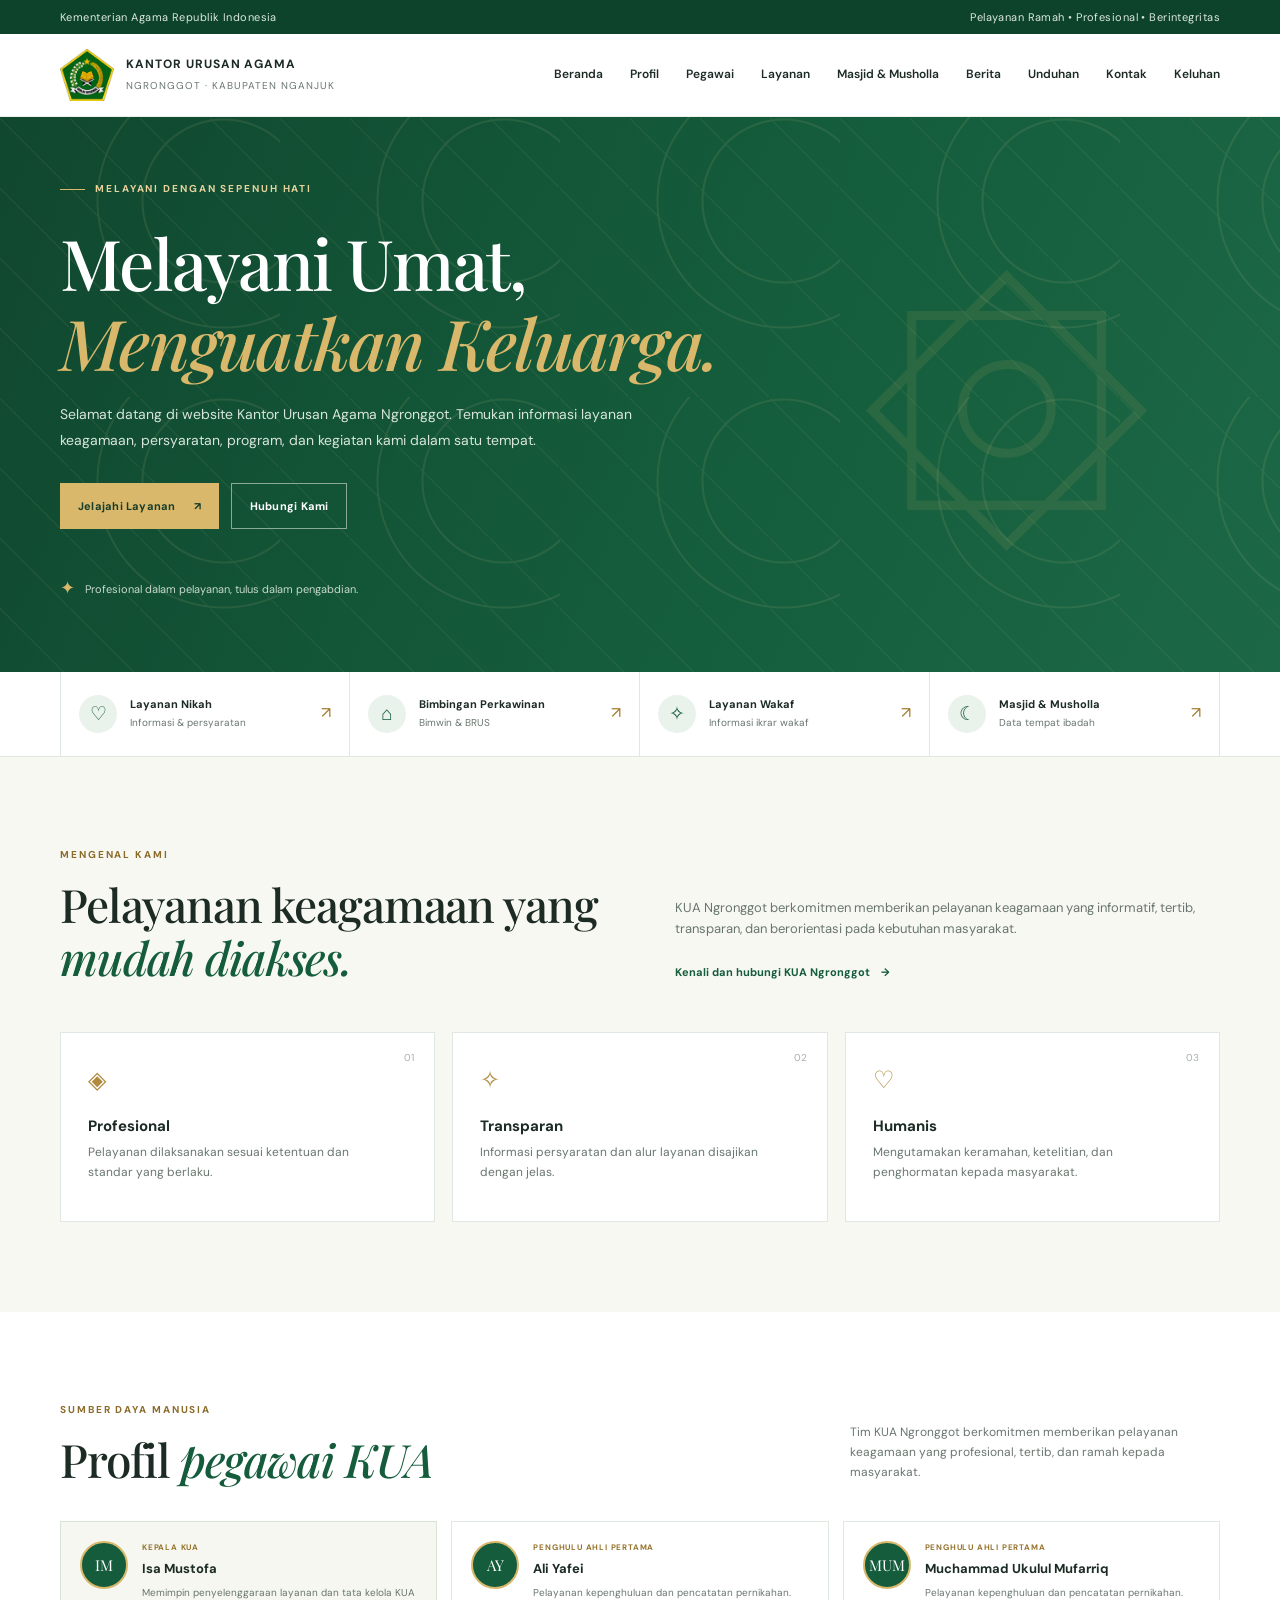
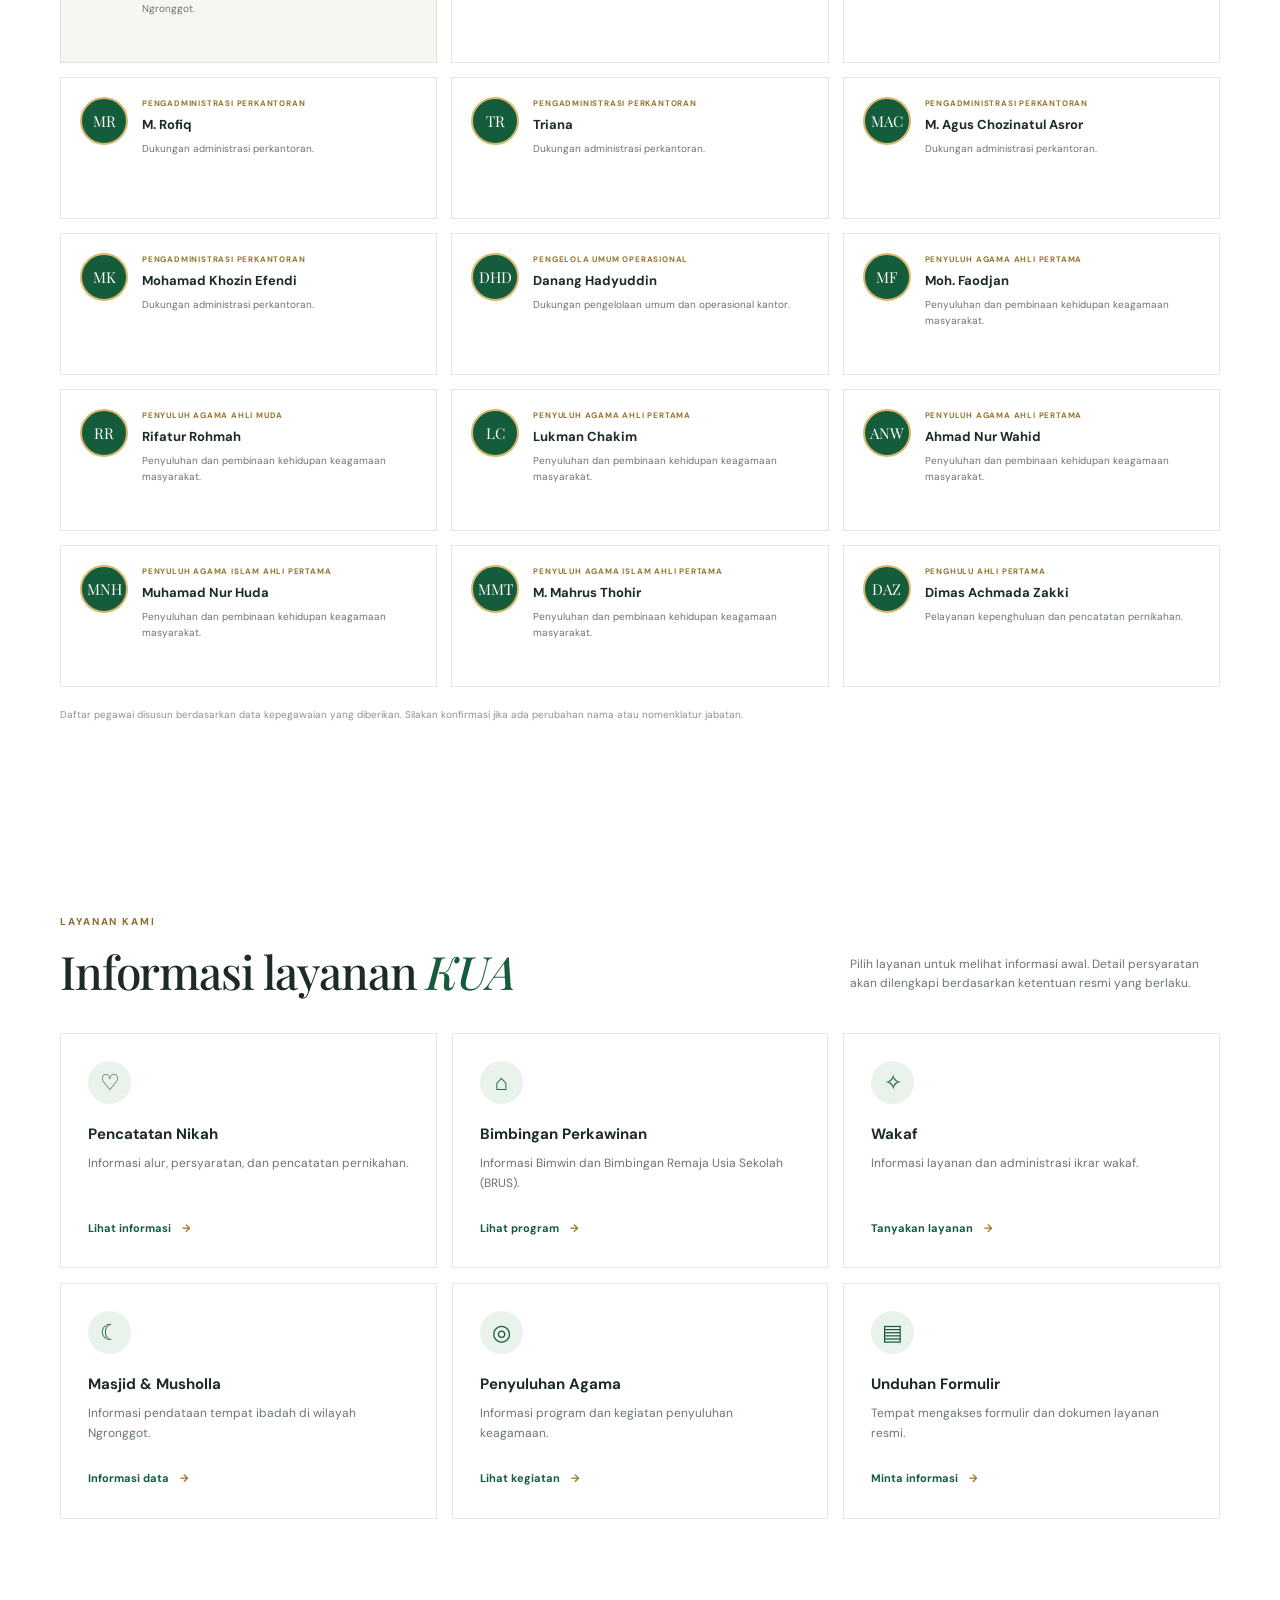
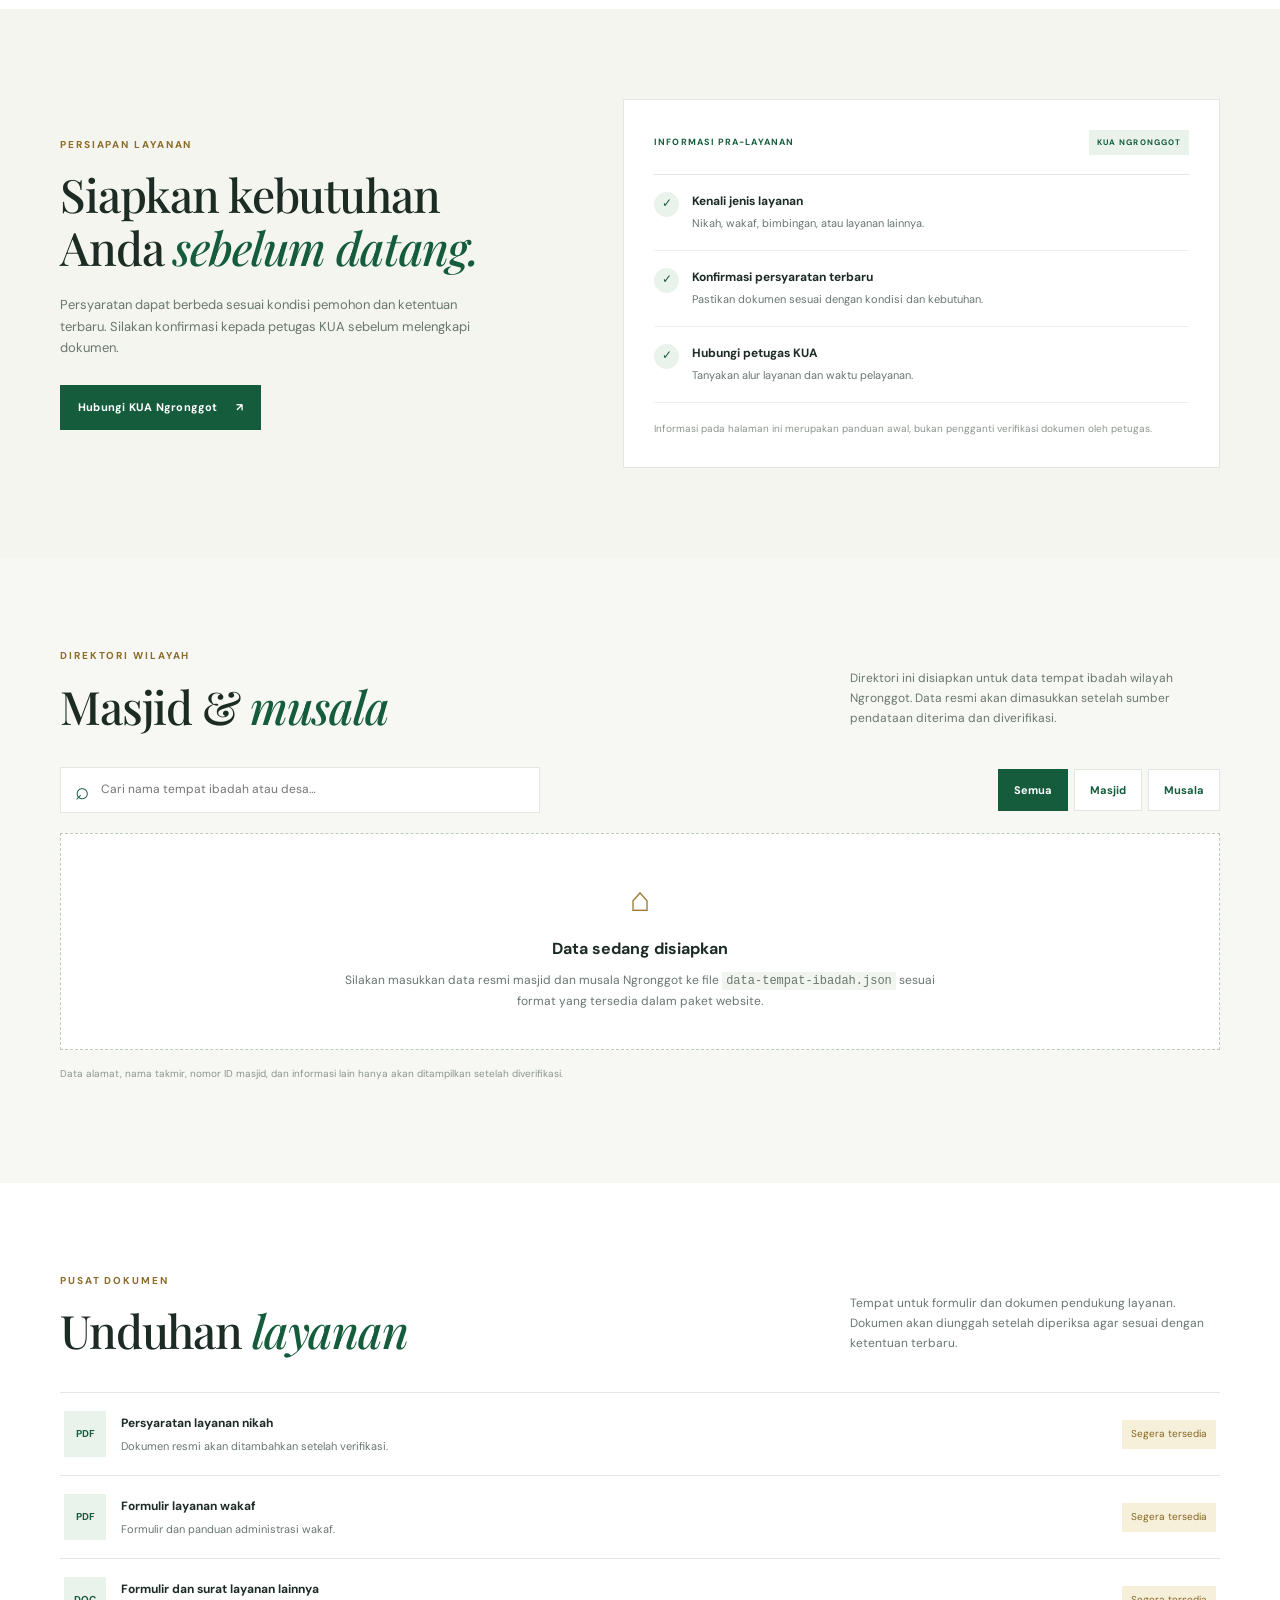
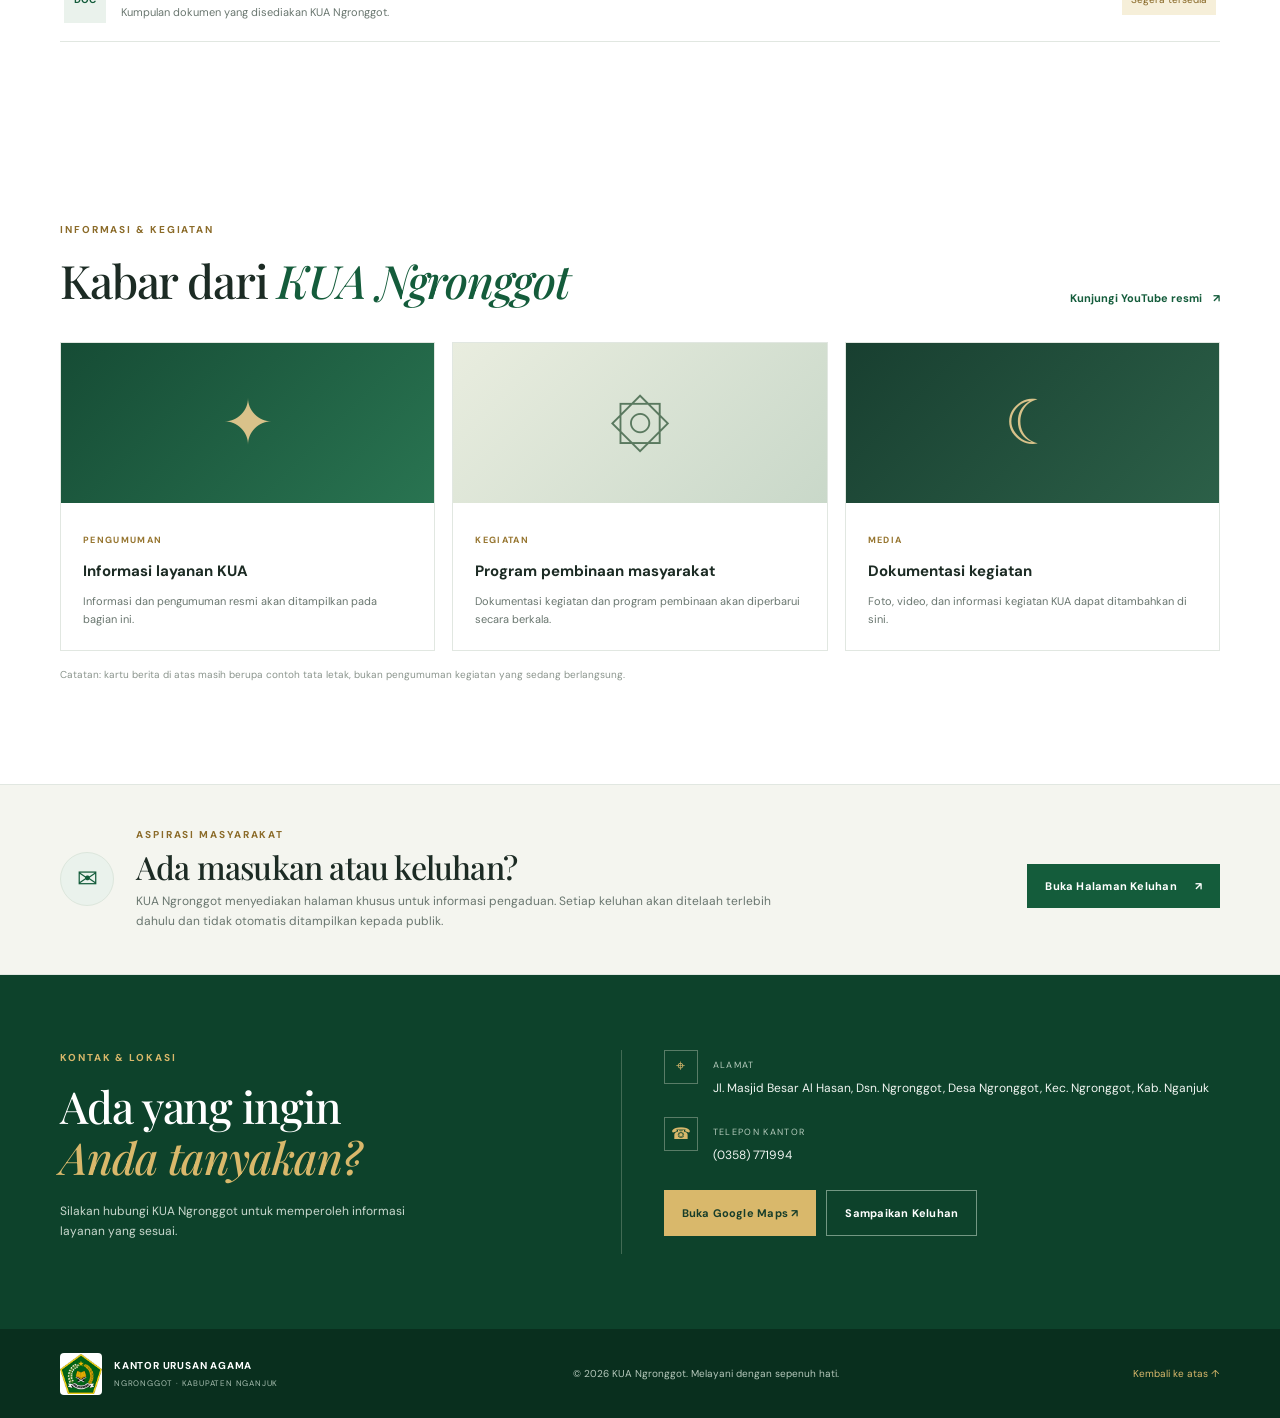
==== commit b33fab18: "Update index.html" ====
--- a/index.html
+++ b/index.html
@@ -26,7 +26,7 @@
         <a href="#profil">Profil</a>
         <a href="#pegawai">Pegawai</a>
         <a href="#layanan">Layanan</a>
-        <a href="#direktori">Masjid & Musala</a>
+        <a href="#direktori">Masjid & Musholla</a>
         <a href="#informasi">Berita</a>
         <a href="#unduhan">Unduhan</a>
         <a href="#kontak">Kontak</a>
@@ -56,7 +56,7 @@
         <a href="#layanan"><span class="quick-icon">♡</span><span><b>Layanan Nikah</b><small>Informasi & persyaratan</small></span><i>↗</i></a>
         <a href="#bimwin"><span class="quick-icon">⌂</span><span><b>Bimbingan Perkawinan</b><small>Bimwin & BRUS</small></span><i>↗</i></a>
         <a href="#wakaf"><span class="quick-icon">✧</span><span><b>Layanan Wakaf</b><small>Informasi ikrar wakaf</small></span><i>↗</i></a>
-        <a href="#direktori"><span class="quick-icon">☾</span><span><b>Masjid & Musala</b><small>Data tempat ibadah</small></span><i>↗</i></a>
+        <a href="#direktori"><span class="quick-icon">☾</span><span><b>Masjid & Musholla</b><small>Data tempat ibadah</small></span><i>↗</i></a>
       </div>
     </section>
 
@@ -161,7 +161,7 @@
           <article class="service-card"><div class="service-icon">♡</div><h3>Pencatatan Nikah</h3><p>Informasi alur, persyaratan, dan pencatatan pernikahan.</p><a href="#persyaratan">Lihat informasi <span>→</span></a></article>
           <article class="service-card" id="bimwin"><div class="service-icon">⌂</div><h3>Bimbingan Perkawinan</h3><p>Informasi Bimwin dan Bimbingan Remaja Usia Sekolah (BRUS).</p><a href="#informasi">Lihat program <span>→</span></a></article>
           <article class="service-card" id="wakaf"><div class="service-icon">✧</div><h3>Wakaf</h3><p>Informasi layanan dan administrasi ikrar wakaf.</p><a href="#kontak">Tanyakan layanan <span>→</span></a></article>
-          <article class="service-card" id="data-masjid"><div class="service-icon">☾</div><h3>Masjid & Musala</h3><p>Informasi pendataan tempat ibadah di wilayah Ngronggot.</p><a href="#kontak">Informasi data <span>→</span></a></article>
+          <article class="service-card" id="data-masjid"><div class="service-icon">☾</div><h3>Masjid & Musholla</h3><p>Informasi pendataan tempat ibadah di wilayah Ngronggot.</p><a href="#kontak">Informasi data <span>→</span></a></article>
           <article class="service-card"><div class="service-icon">◎</div><h3>Penyuluhan Agama</h3><p>Informasi program dan kegiatan penyuluhan keagamaan.</p><a href="#informasi">Lihat kegiatan <span>→</span></a></article>
           <article class="service-card"><div class="service-icon">▤</div><h3>Unduhan Formulir</h3><p>Tempat mengakses formulir dan dokumen layanan resmi.</p><a href="#kontak">Minta informasi <span>→</span></a></article>
         </div>
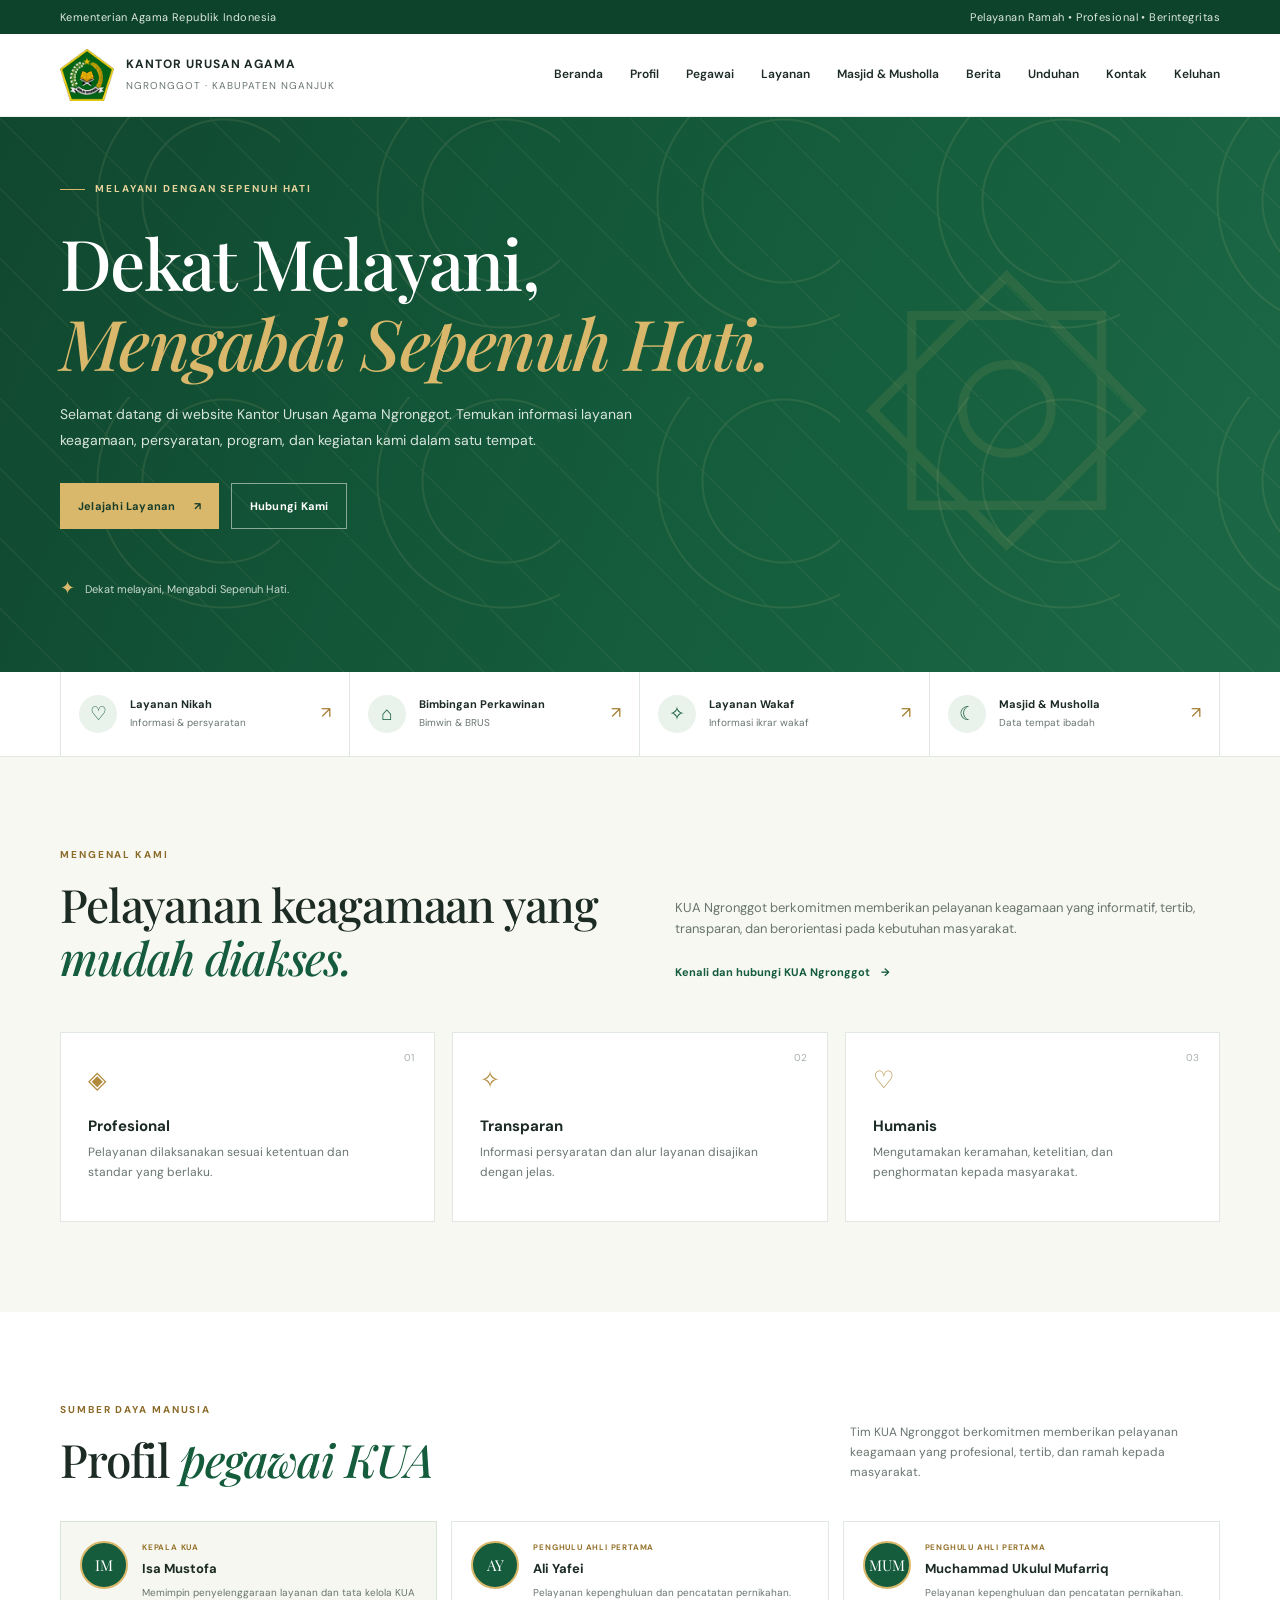
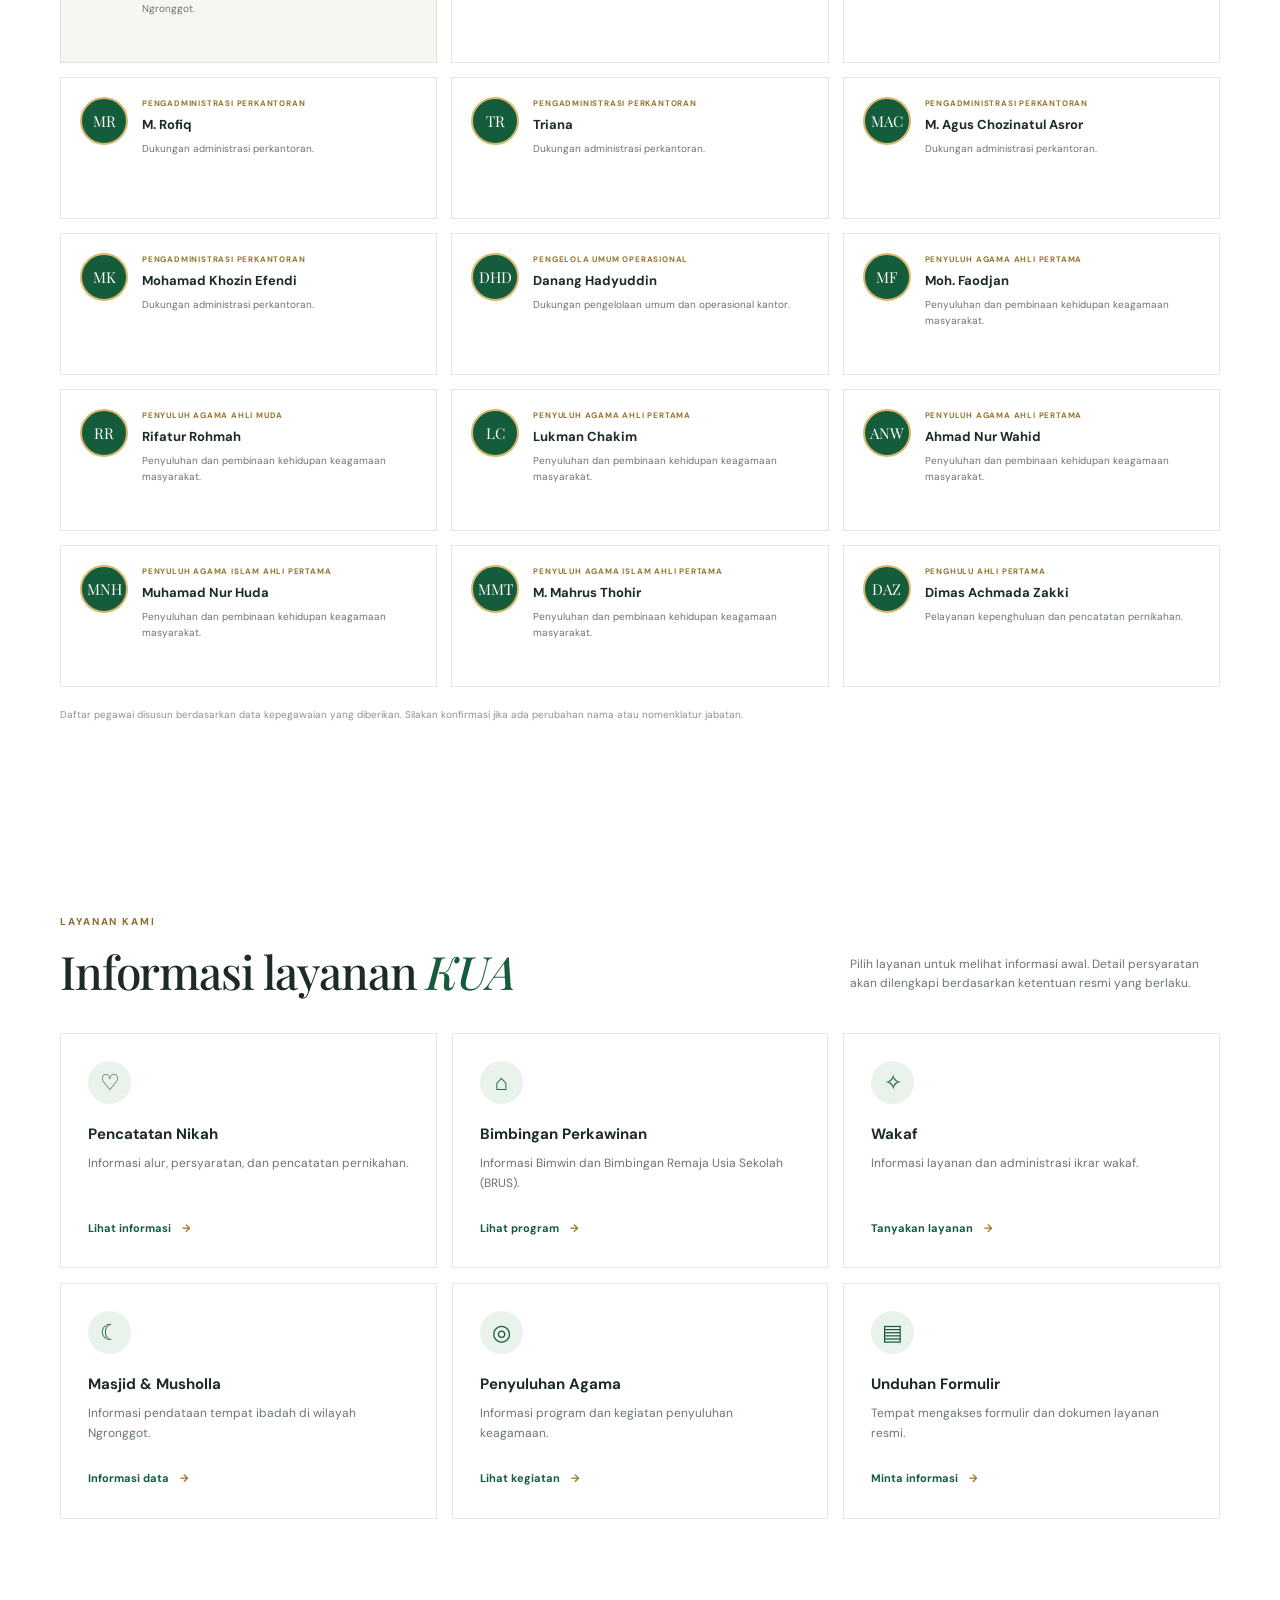
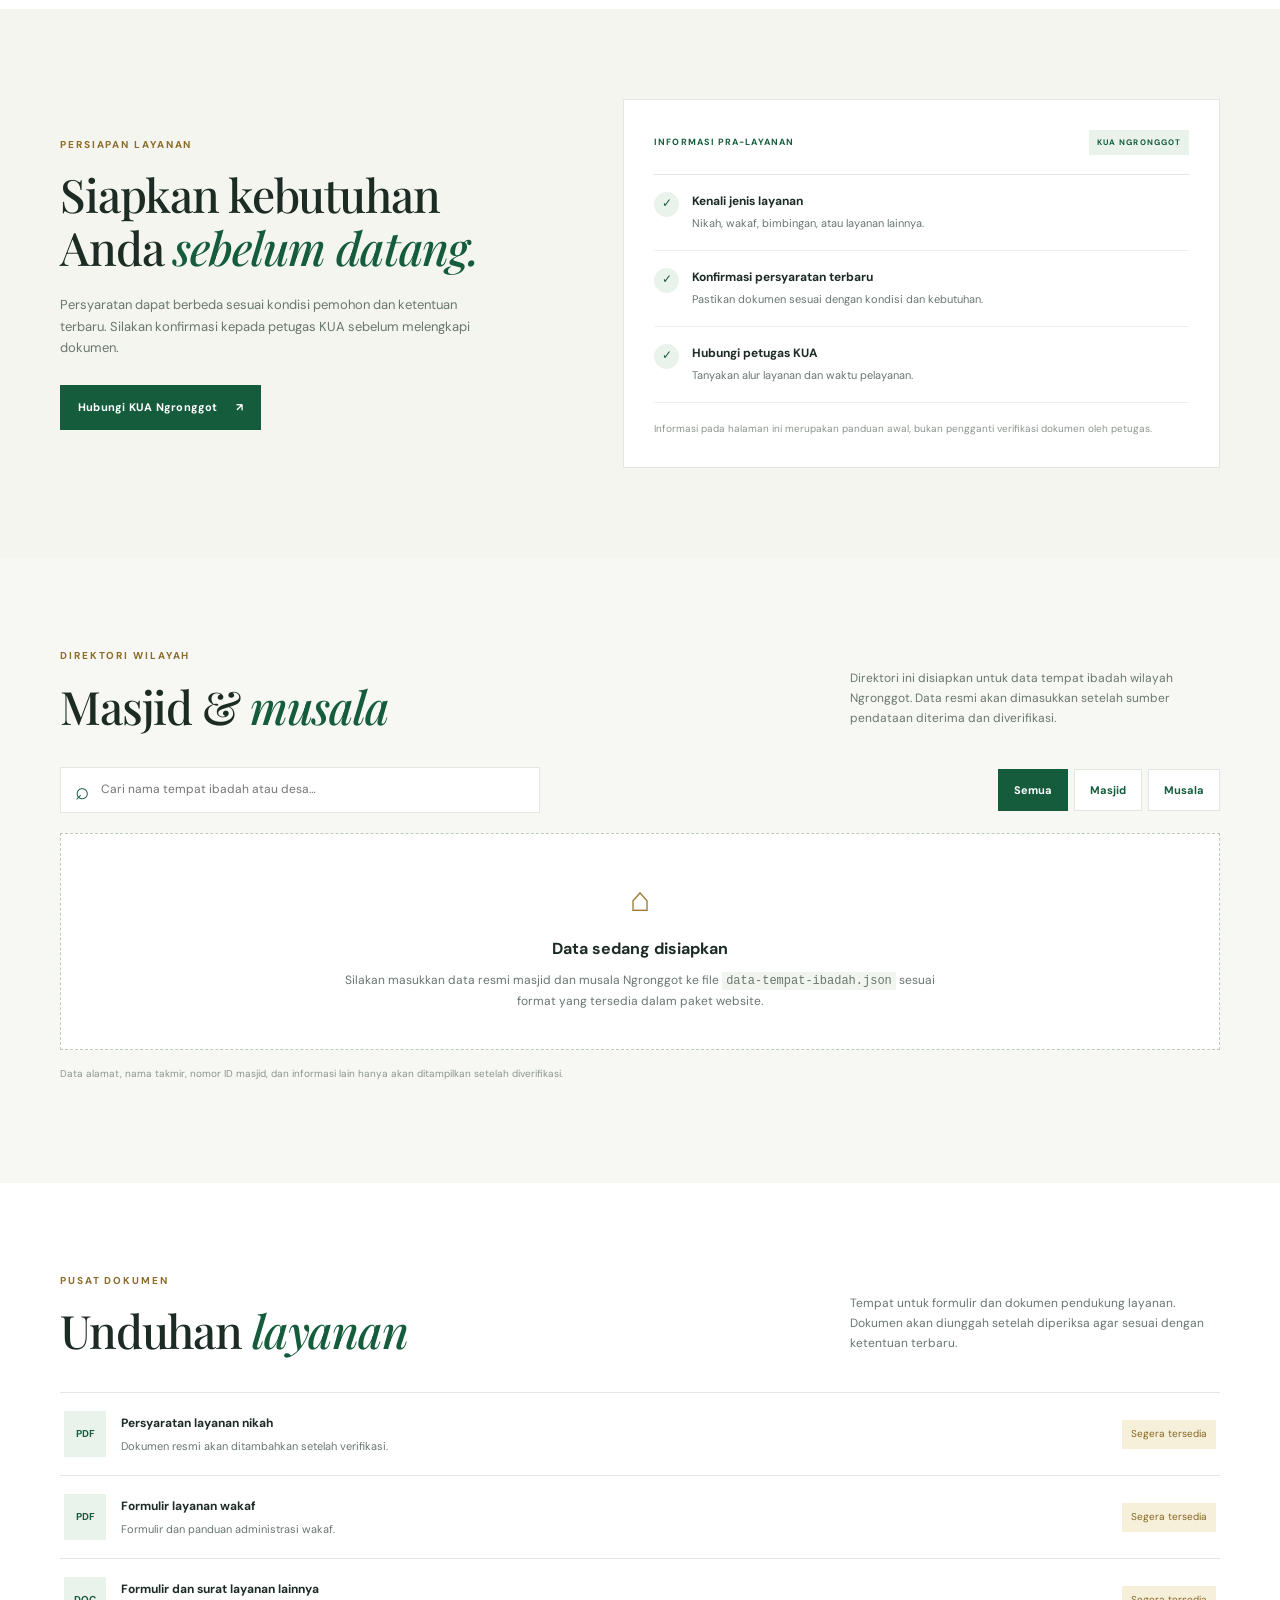
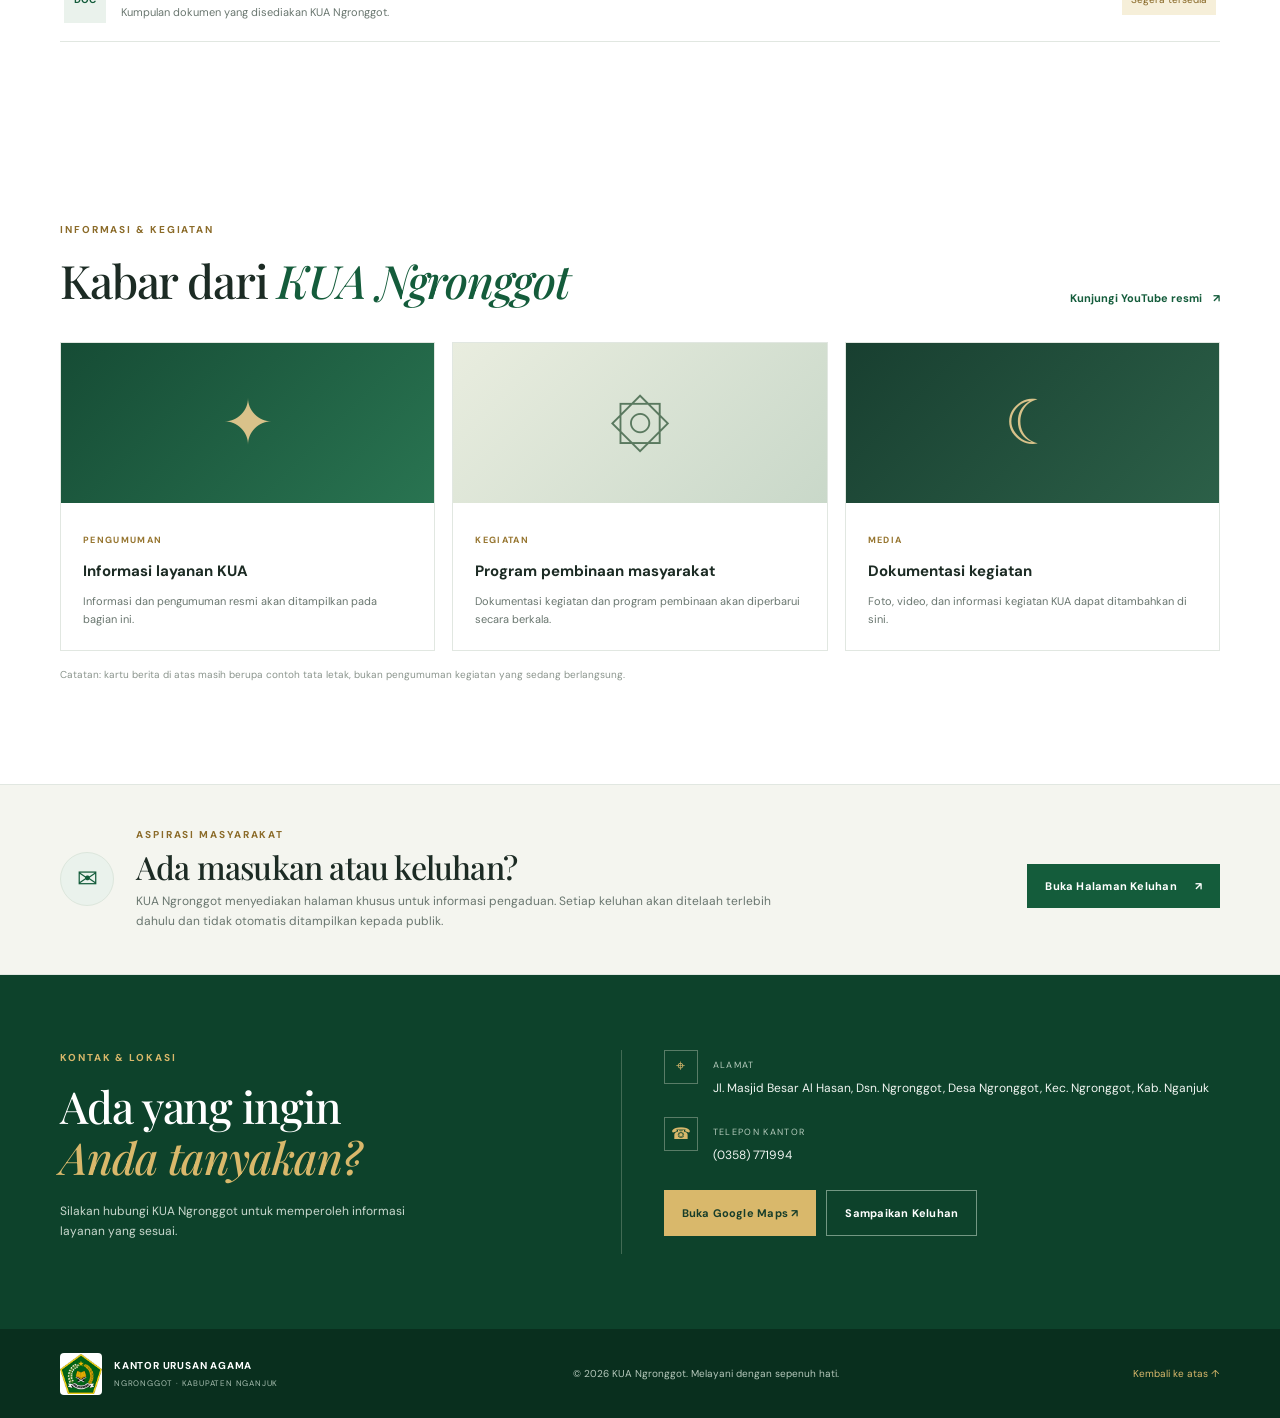
==== commit c17e1b04: "Update index.html" ====
--- a/index.html
+++ b/index.html
@@ -40,13 +40,13 @@
       <div class="hero-pattern"></div>
       <div class="container hero-content">
         <div class="eyebrow"><span></span> MELAYANI DENGAN SEPENUH HATI</div>
-        <h1>Melayani Umat,<br><em>Menguatkan Keluarga.</em></h1>
+        <h1>Dekat Melayani,<br><em>Mengabdi Sepenuh Hati.</em></h1>
         <p>Selamat datang di website Kantor Urusan Agama Ngronggot. Temukan informasi layanan keagamaan, persyaratan, program, dan kegiatan kami dalam satu tempat.</p>
         <div class="hero-actions">
           <a class="btn btn-gold" href="#layanan">Jelajahi Layanan <span>↗</span></a>
           <a class="btn btn-outline" href="#kontak">Hubungi Kami</a>
         </div>
-        <div class="hero-note"><span class="note-icon">✦</span><span>Profesional dalam pelayanan, tulus dalam pengabdian.</span></div>
+        <div class="hero-note"><span class="note-icon">✦</span><span>Dekat melayani, Mengabdi Sepenuh Hati.</span></div>
       </div>
       <div class="hero-ornament" aria-hidden="true">۞</div>
     </section>
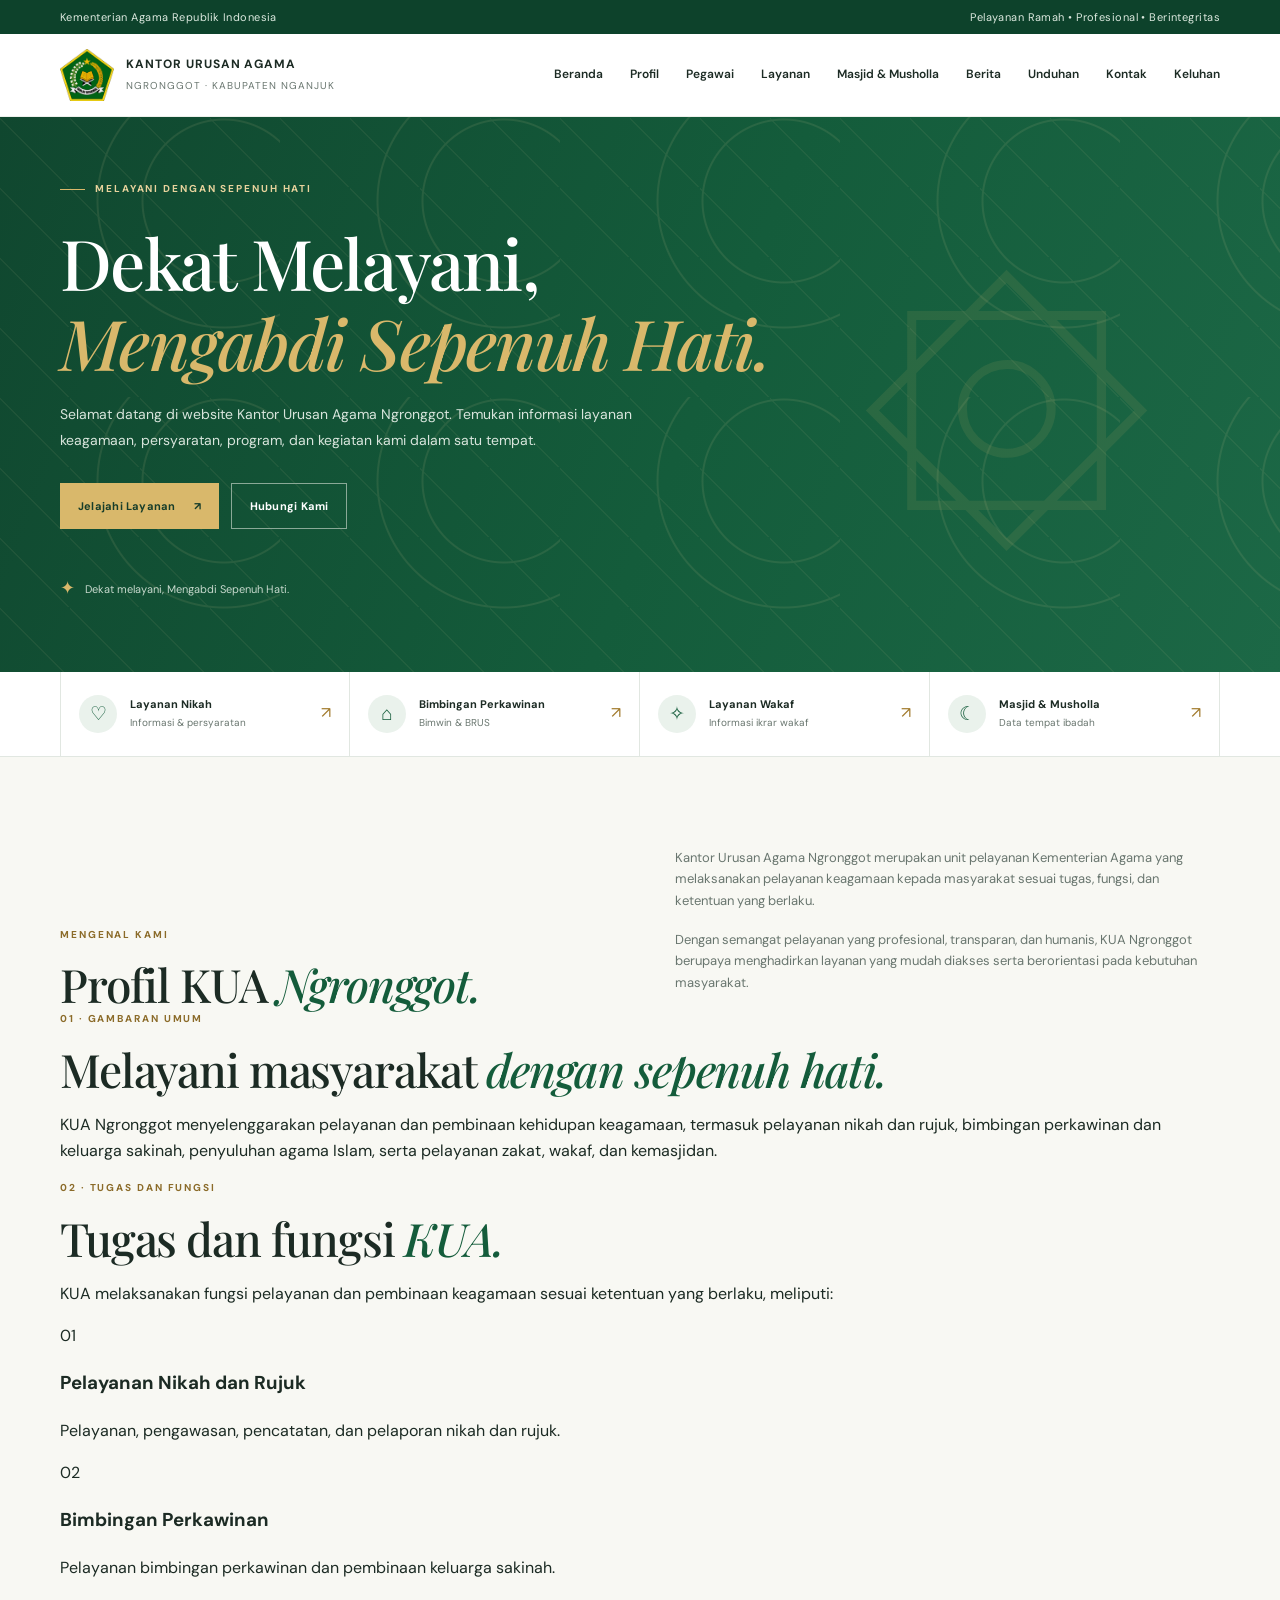
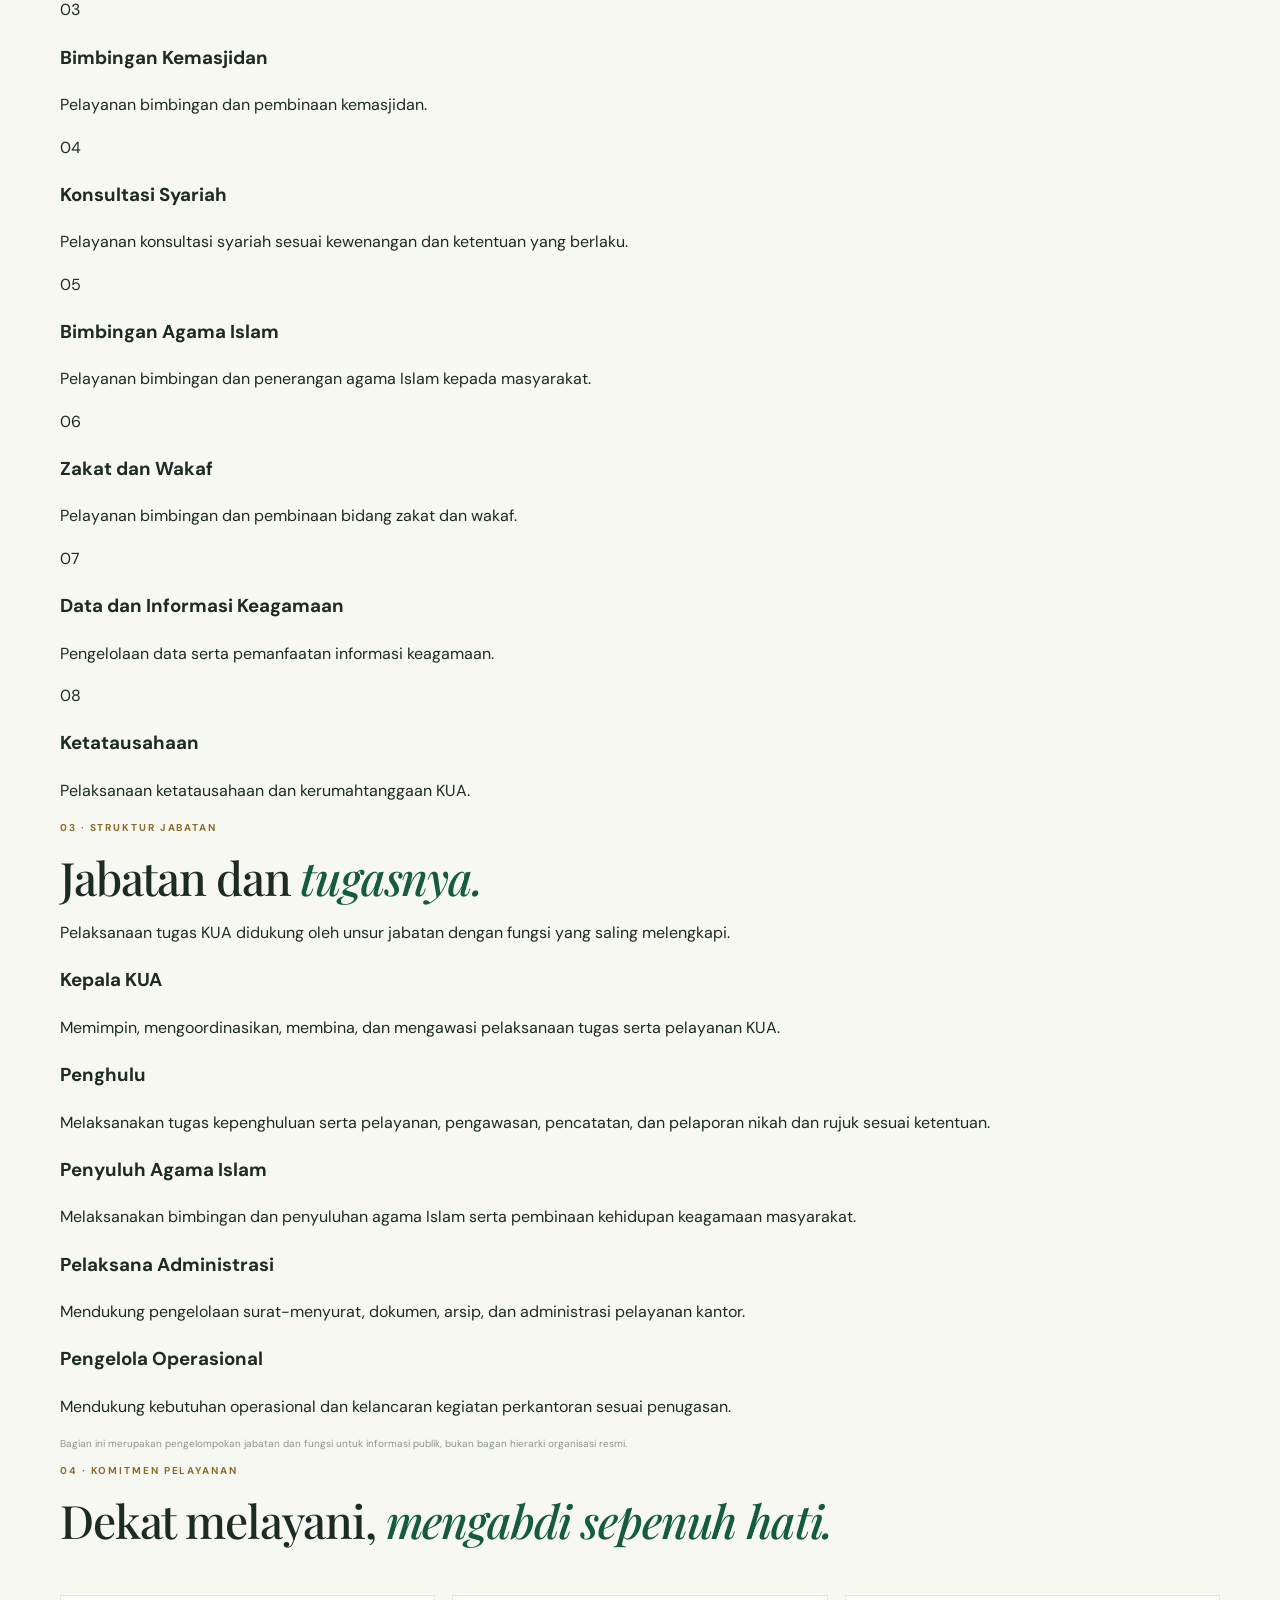
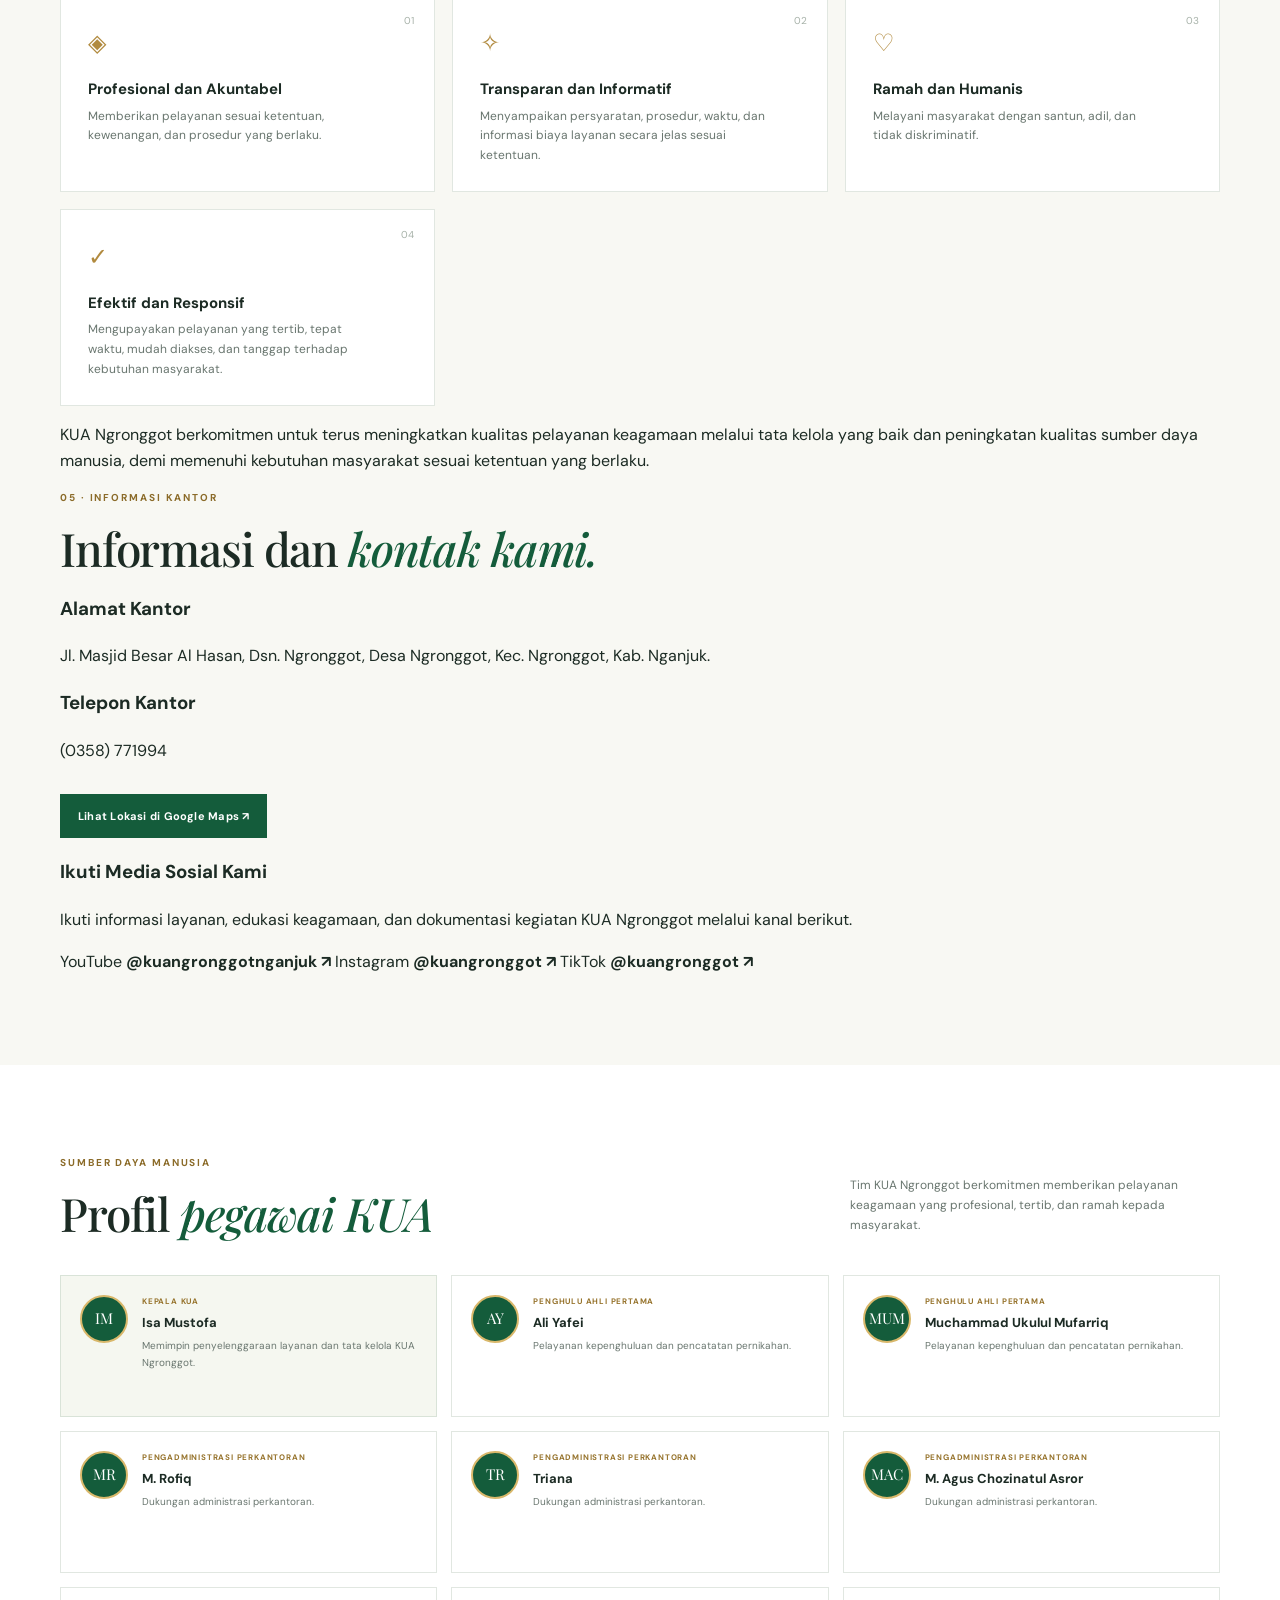
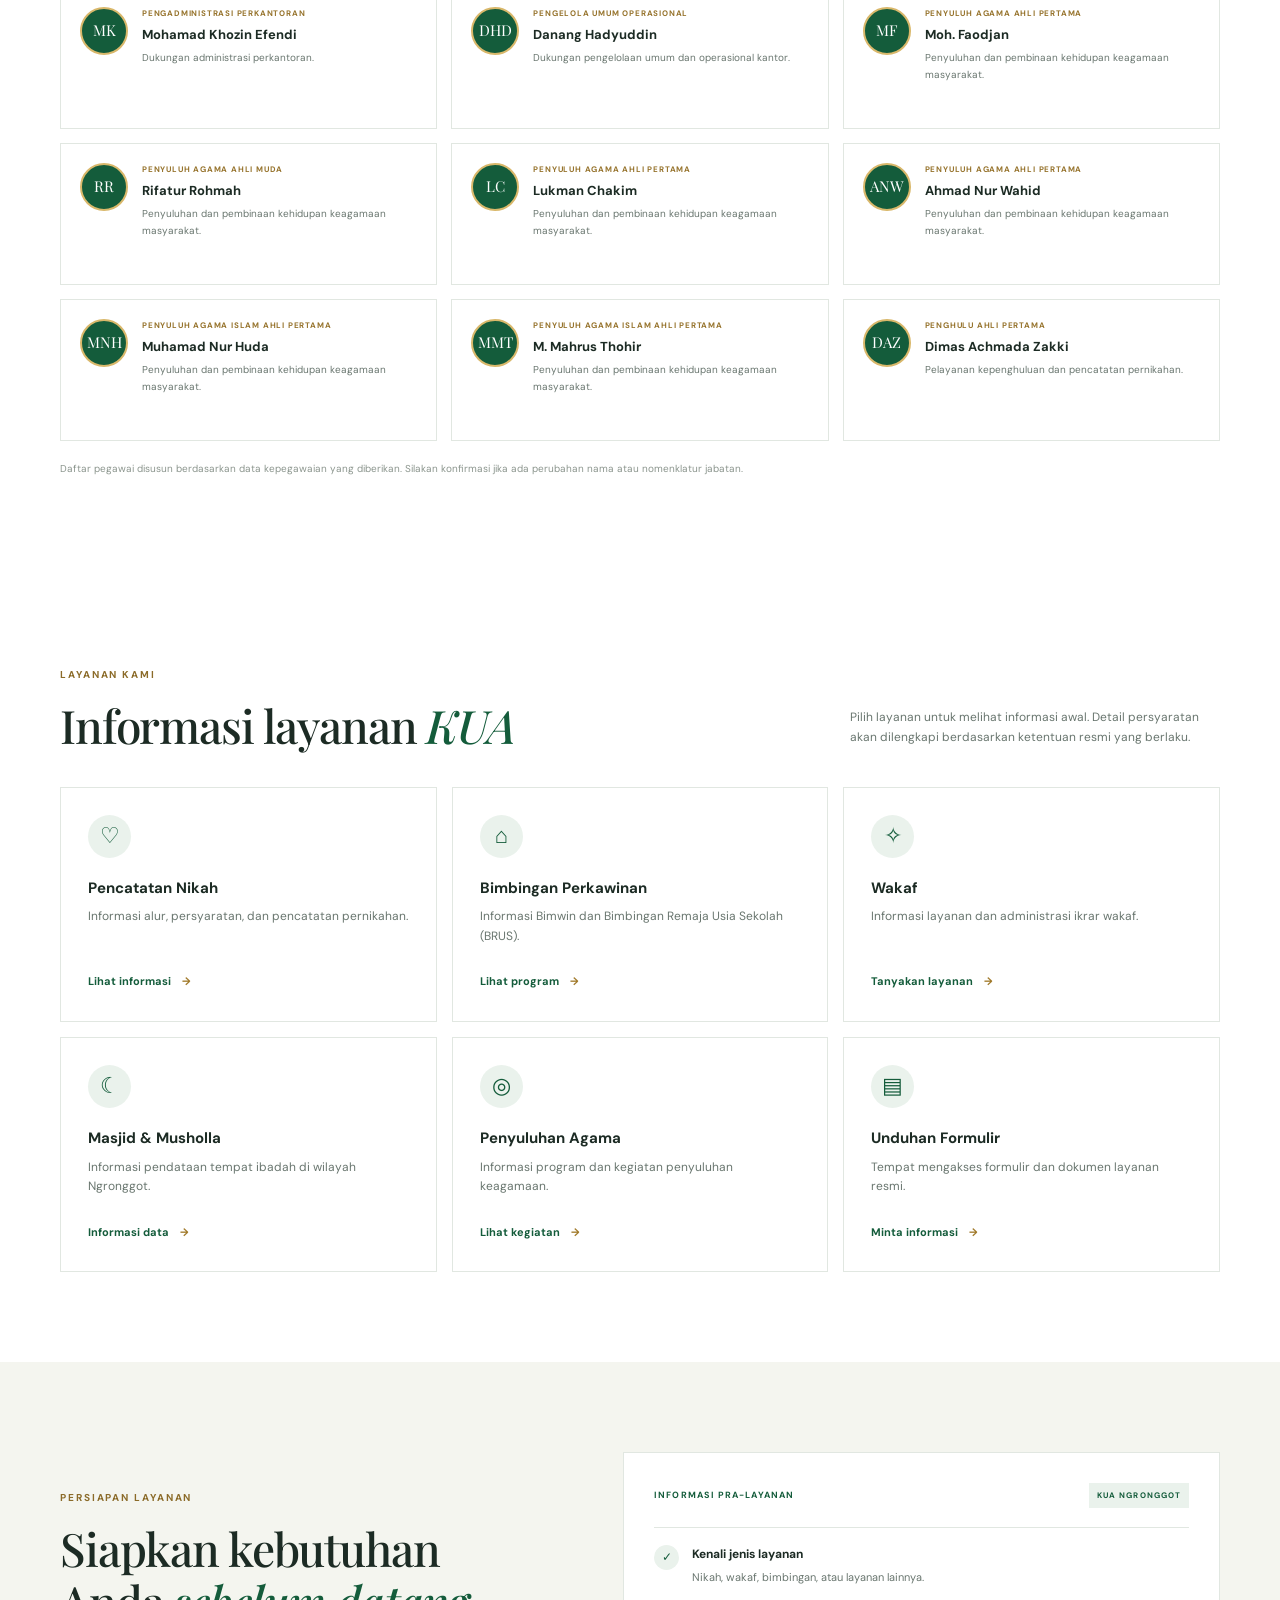
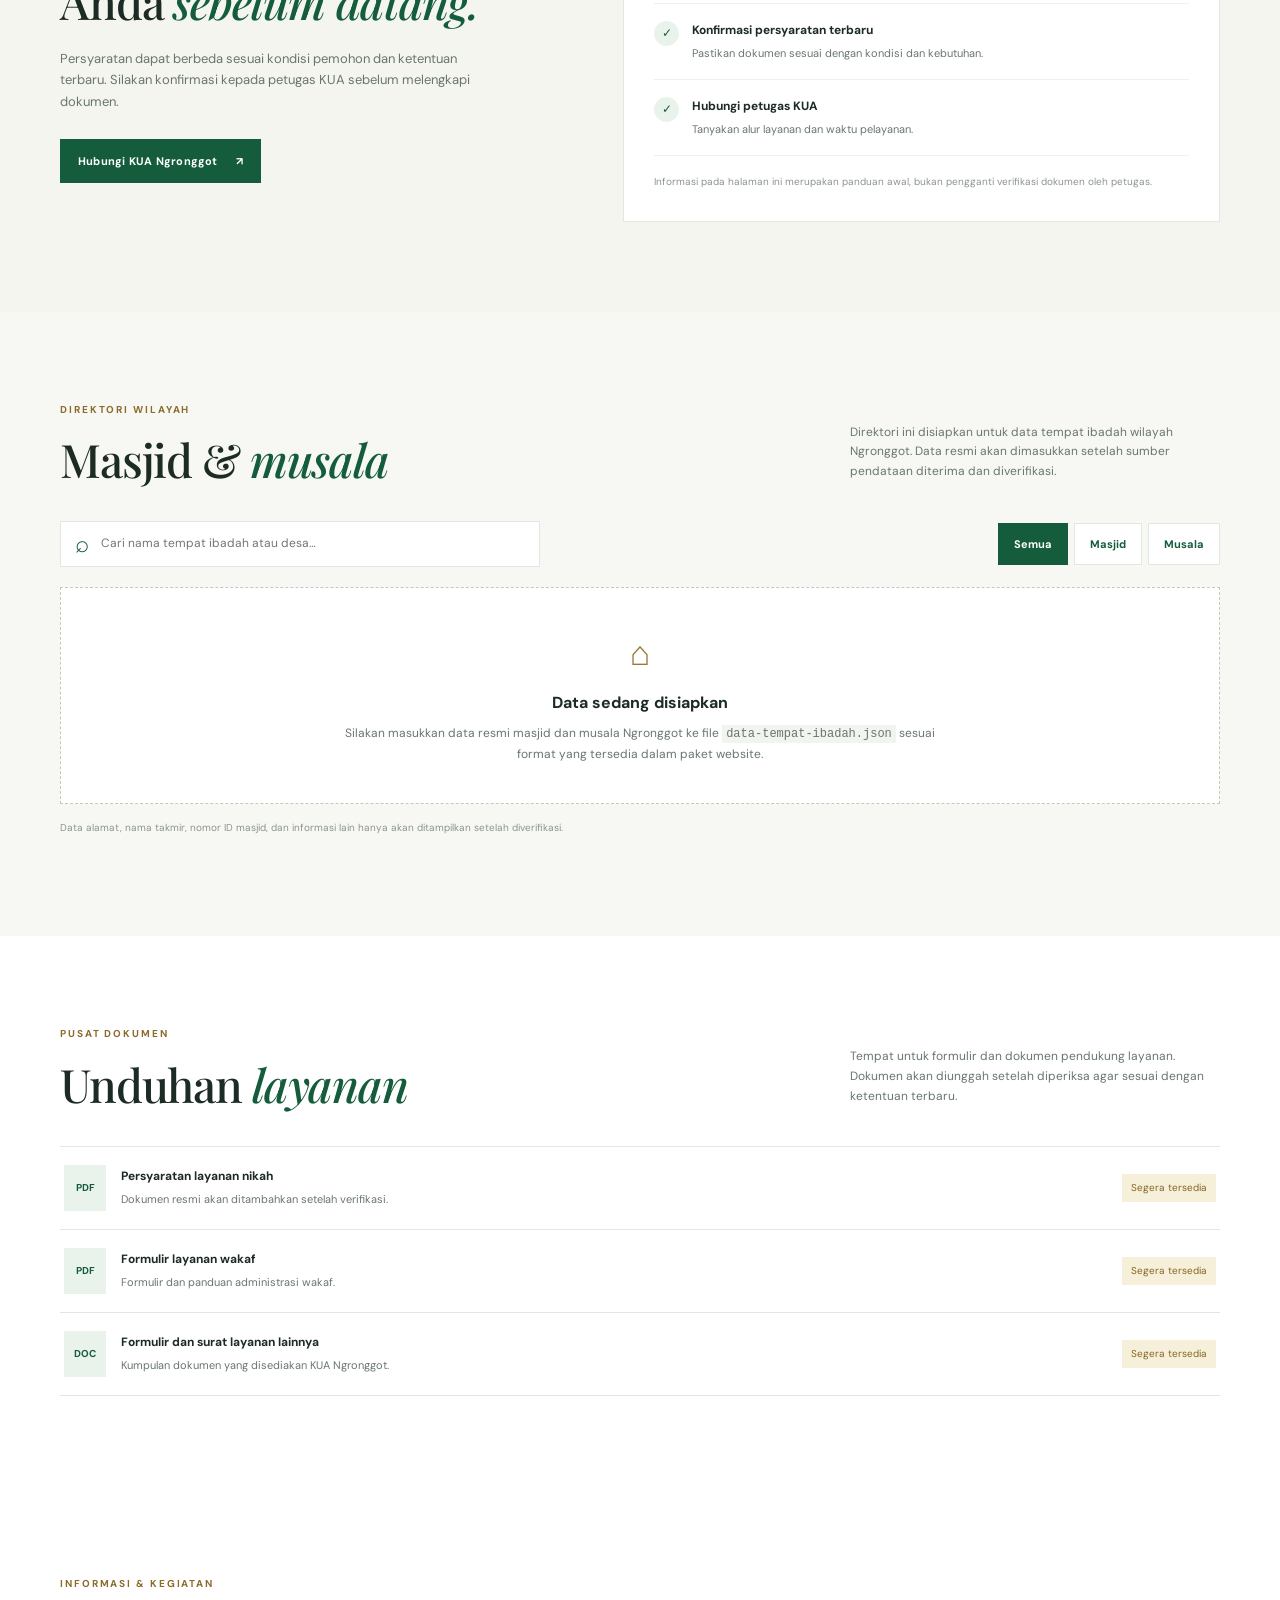
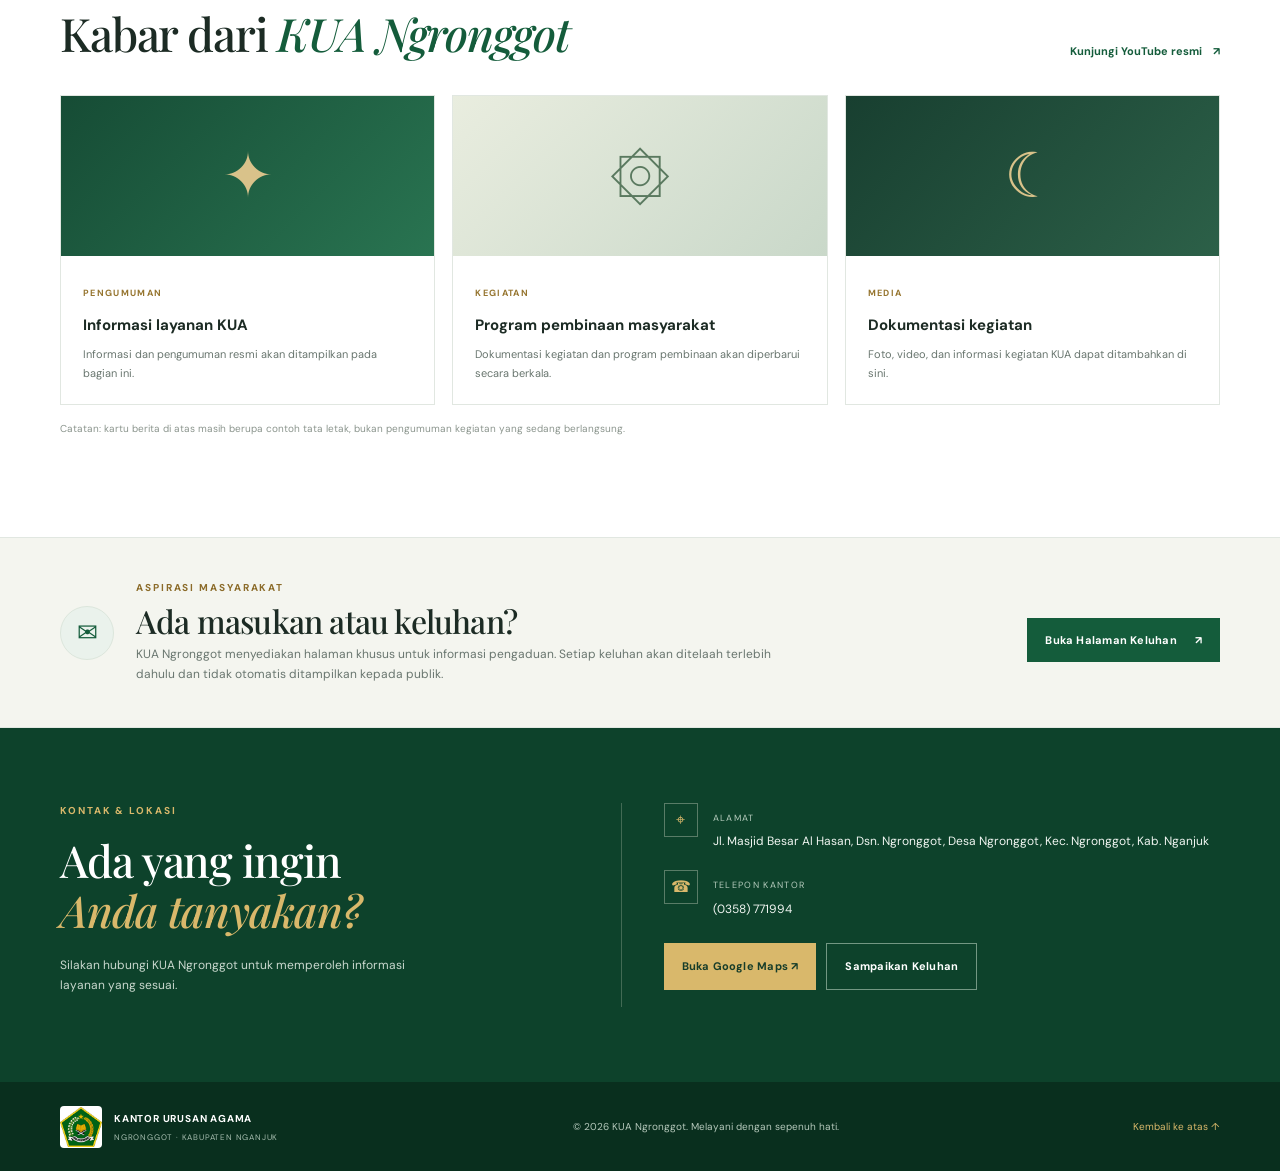
==== commit 9e94452e: "Update index.html" ====
--- a/index.html
+++ b/index.html
@@ -60,23 +60,185 @@
       </div>
     </section>
 
-    <section class="section intro" id="profil">
-      <div class="container intro-grid">
-        <div>
-          <div class="section-label">MENGENAL KAMI</div>
-          <h2>Pelayanan keagamaan yang <em>mudah diakses.</em></h2>
-        </div>
-        <div class="intro-copy">
-          <p>KUA Ngronggot berkomitmen memberikan pelayanan keagamaan yang informatif, tertib, transparan, dan berorientasi pada kebutuhan masyarakat.</p>
-          <a class="text-link" href="#kontak">Kenali dan hubungi KUA Ngronggot <span>→</span></a>
-        </div>
-      </div>
-      <div class="container values-grid">
-        <article class="value-card"><span class="value-number">01</span><div class="value-symbol">◈</div><h3>Profesional</h3><p>Pelayanan dilaksanakan sesuai ketentuan dan standar yang berlaku.</p></article>
-        <article class="value-card"><span class="value-number">02</span><div class="value-symbol">✧</div><h3>Transparan</h3><p>Informasi persyaratan dan alur layanan disajikan dengan jelas.</p></article>
-        <article class="value-card"><span class="value-number">03</span><div class="value-symbol">♡</div><h3>Humanis</h3><p>Mengutamakan keramahan, ketelitian, dan penghormatan kepada masyarakat.</p></article>
-      </div>
-    </section>
+    
+<section class="section intro" id="profil">
+  <div class="container">
+    <div class="intro-grid">
+      <div>
+        <div class="section-label">MENGENAL KAMI</div>
+        <h2>Profil KUA <em>Ngronggot.</em></h2>
+      </div>
+      <div class="intro-copy">
+        <p>Kantor Urusan Agama Ngronggot merupakan unit pelayanan Kementerian Agama yang melaksanakan pelayanan keagamaan kepada masyarakat sesuai tugas, fungsi, dan ketentuan yang berlaku.</p>
+        <p>Dengan semangat pelayanan yang profesional, transparan, dan humanis, KUA Ngronggot berupaya menghadirkan layanan yang mudah diakses serta berorientasi pada kebutuhan masyarakat.</p>
+      </div>
+    </div>
+
+    <!-- 1. GAMBARAN UMUM -->
+    <div class="profile-subsection">
+      <div class="section-label">01 · GAMBARAN UMUM</div>
+      <h2>Melayani masyarakat <em>dengan sepenuh hati.</em></h2>
+      <p>KUA Ngronggot menyelenggarakan pelayanan dan pembinaan kehidupan keagamaan, termasuk pelayanan nikah dan rujuk, bimbingan perkawinan dan keluarga sakinah, penyuluhan agama Islam, serta pelayanan zakat, wakaf, dan kemasjidan.</p>
+    </div>
+
+    <!-- 2. TUGAS DAN FUNGSI -->
+    <div class="profile-subsection">
+      <div class="section-label">02 · TUGAS DAN FUNGSI</div>
+      <h2>Tugas dan fungsi <em>KUA.</em></h2>
+      <p>KUA melaksanakan fungsi pelayanan dan pembinaan keagamaan sesuai ketentuan yang berlaku, meliputi:</p>
+
+      <div class="profile-function-grid">
+        <article class="profile-function-card">
+          <span>01</span>
+          <h3>Pelayanan Nikah dan Rujuk</h3>
+          <p>Pelayanan, pengawasan, pencatatan, dan pelaporan nikah dan rujuk.</p>
+        </article>
+        <article class="profile-function-card">
+          <span>02</span>
+          <h3>Bimbingan Perkawinan</h3>
+          <p>Pelayanan bimbingan perkawinan dan pembinaan keluarga sakinah.</p>
+        </article>
+        <article class="profile-function-card">
+          <span>03</span>
+          <h3>Bimbingan Kemasjidan</h3>
+          <p>Pelayanan bimbingan dan pembinaan kemasjidan.</p>
+        </article>
+        <article class="profile-function-card">
+          <span>04</span>
+          <h3>Konsultasi Syariah</h3>
+          <p>Pelayanan konsultasi syariah sesuai kewenangan dan ketentuan yang berlaku.</p>
+        </article>
+        <article class="profile-function-card">
+          <span>05</span>
+          <h3>Bimbingan Agama Islam</h3>
+          <p>Pelayanan bimbingan dan penerangan agama Islam kepada masyarakat.</p>
+        </article>
+        <article class="profile-function-card">
+          <span>06</span>
+          <h3>Zakat dan Wakaf</h3>
+          <p>Pelayanan bimbingan dan pembinaan bidang zakat dan wakaf.</p>
+        </article>
+        <article class="profile-function-card">
+          <span>07</span>
+          <h3>Data dan Informasi Keagamaan</h3>
+          <p>Pengelolaan data serta pemanfaatan informasi keagamaan.</p>
+        </article>
+        <article class="profile-function-card">
+          <span>08</span>
+          <h3>Ketatausahaan</h3>
+          <p>Pelaksanaan ketatausahaan dan kerumahtanggaan KUA.</p>
+        </article>
+      </div>
+    </div>
+
+    <!-- 3. STRUKTUR JABATAN DAN TUGAS -->
+    <div class="profile-subsection">
+      <div class="section-label">03 · STRUKTUR JABATAN</div>
+      <h2>Jabatan dan <em>tugasnya.</em></h2>
+      <p>Pelaksanaan tugas KUA didukung oleh unsur jabatan dengan fungsi yang saling melengkapi.</p>
+
+      <div class="profile-job-grid">
+        <article class="profile-job-card">
+          <h3>Kepala KUA</h3>
+          <p>Memimpin, mengoordinasikan, membina, dan mengawasi pelaksanaan tugas serta pelayanan KUA.</p>
+        </article>
+        <article class="profile-job-card">
+          <h3>Penghulu</h3>
+          <p>Melaksanakan tugas kepenghuluan serta pelayanan, pengawasan, pencatatan, dan pelaporan nikah dan rujuk sesuai ketentuan.</p>
+        </article>
+        <article class="profile-job-card">
+          <h3>Penyuluh Agama Islam</h3>
+          <p>Melaksanakan bimbingan dan penyuluhan agama Islam serta pembinaan kehidupan keagamaan masyarakat.</p>
+        </article>
+        <article class="profile-job-card">
+          <h3>Pelaksana Administrasi</h3>
+          <p>Mendukung pengelolaan surat-menyurat, dokumen, arsip, dan administrasi pelayanan kantor.</p>
+        </article>
+        <article class="profile-job-card">
+          <h3>Pengelola Operasional</h3>
+          <p>Mendukung kebutuhan operasional dan kelancaran kegiatan perkantoran sesuai penugasan.</p>
+        </article>
+      </div>
+      <p class="content-note">Bagian ini merupakan pengelompokan jabatan dan fungsi untuk informasi publik, bukan bagan hierarki organisasi resmi.</p>
+    </div>
+
+    <!-- 4. KOMITMEN PELAYANAN -->
+    <div class="profile-subsection">
+      <div class="section-label">04 · KOMITMEN PELAYANAN</div>
+      <h2>Dekat melayani, <em>mengabdi sepenuh hati.</em></h2>
+
+      <div class="values-grid">
+        <article class="value-card">
+          <span class="value-number">01</span>
+          <div class="value-symbol">◈</div>
+          <h3>Profesional dan Akuntabel</h3>
+          <p>Memberikan pelayanan sesuai ketentuan, kewenangan, dan prosedur yang berlaku.</p>
+        </article>
+        <article class="value-card">
+          <span class="value-number">02</span>
+          <div class="value-symbol">✧</div>
+          <h3>Transparan dan Informatif</h3>
+          <p>Menyampaikan persyaratan, prosedur, waktu, dan informasi biaya layanan secara jelas sesuai ketentuan.</p>
+        </article>
+        <article class="value-card">
+          <span class="value-number">03</span>
+          <div class="value-symbol">♡</div>
+          <h3>Ramah dan Humanis</h3>
+          <p>Melayani masyarakat dengan santun, adil, dan tidak diskriminatif.</p>
+        </article>
+        <article class="value-card">
+          <span class="value-number">04</span>
+          <div class="value-symbol">✓</div>
+          <h3>Efektif dan Responsif</h3>
+          <p>Mengupayakan pelayanan yang tertib, tepat waktu, mudah diakses, dan tanggap terhadap kebutuhan masyarakat.</p>
+        </article>
+      </div>
+
+      <p>KUA Ngronggot berkomitmen untuk terus meningkatkan kualitas pelayanan keagamaan melalui tata kelola yang baik dan peningkatan kualitas sumber daya manusia, demi memenuhi kebutuhan masyarakat sesuai ketentuan yang berlaku.</p>
+    </div>
+
+    <!-- 5. INFORMASI KANTOR DAN MEDIA SOSIAL -->
+    <div class="profile-subsection" id="informasi-kantor">
+      <div class="section-label">05 · INFORMASI KANTOR</div>
+      <h2>Informasi dan <em>kontak kami.</em></h2>
+
+      <div class="profile-contact-grid">
+        <div class="profile-contact-card">
+          <h3>Alamat Kantor</h3>
+          <p>Jl. Masjid Besar Al Hasan, Dsn. Ngronggot, Desa Ngronggot, Kec. Ngronggot, Kab. Nganjuk.</p>
+        </div>
+        <div class="profile-contact-card">
+          <h3>Telepon Kantor</h3>
+          <p><a href="tel:+62358771994">(0358) 771994</a></p>
+        </div>
+      </div>
+
+      <div class="profile-map-link">
+        <a class="btn btn-green" href="https://www.google.com/maps/search/?api=1&amp;query=KUA+Ngronggot%2C+Jalan+Masjid+Besar+Al+Hasan%2C+Ngronggot%2C+Nganjuk" target="_blank" rel="noopener">Lihat Lokasi di Google Maps ↗</a>
+      </div>
+
+      <div class="profile-social-section">
+        <h3>Ikuti Media Sosial Kami</h3>
+        <p>Ikuti informasi layanan, edukasi keagamaan, dan dokumentasi kegiatan KUA Ngronggot melalui kanal berikut.</p>
+
+        <div class="profile-social-grid">
+          <a class="profile-social-link" href="https://www.youtube.com/@kuangronggotnganjuk" target="_blank" rel="noopener">
+            <span>YouTube</span>
+            <strong>@kuangronggotnganjuk ↗</strong>
+          </a>
+          <a class="profile-social-link" href="https://www.instagram.com/kuangronggot/" target="_blank" rel="noopener">
+            <span>Instagram</span>
+            <strong>@kuangronggot ↗</strong>
+          </a>
+          <a class="profile-social-link" href="https://www.tiktok.com/@kuangronggot" target="_blank" rel="noopener">
+            <span>TikTok</span>
+            <strong>@kuangronggot ↗</strong>
+          </a>
+        </div>
+      </div>
+    </div>
+  </div>
+</section>
 
 
     <section class="section staff" id="pegawai">
@@ -258,7 +420,7 @@
         <div class="contact-details">
           <div class="contact-item"><span>⌖</span><div><small>ALAMAT</small><p>Jl. Masjid Besar Al Hasan, Dsn. Ngronggot, Desa Ngronggot, Kec. Ngronggot, Kab. Nganjuk</p></div></div>
           <div class="contact-item"><span>☎</span><div><small>TELEPON KANTOR</small><p>(0358) 771994</p></div></div>
-          <div class="contact-actions"><a class="btn btn-gold" href="https://maps.app.goo.gl/mqeo8FTTAqVQHLGk9" target="_blank" rel="noopener">Buka Google Maps ↗</a><a class="btn btn-light-outline" href="keluhan.html">Sampaikan Keluhan</a></div>
+          <div class="contact-actions"><a class="btn btn-gold" href="https://www.google.com/maps/search/?api=1&query=KUA+Ngronggot%2C+Jalan+Masjid+Besar+Al+Hasan%2C+Ngronggot%2C+Nganjuk" target="_blank" rel="noopener">Buka Google Maps ↗</a><a class="btn btn-light-outline" href="keluhan.html">Sampaikan Keluhan</a></div>
         </div>
       </div>
     </section>
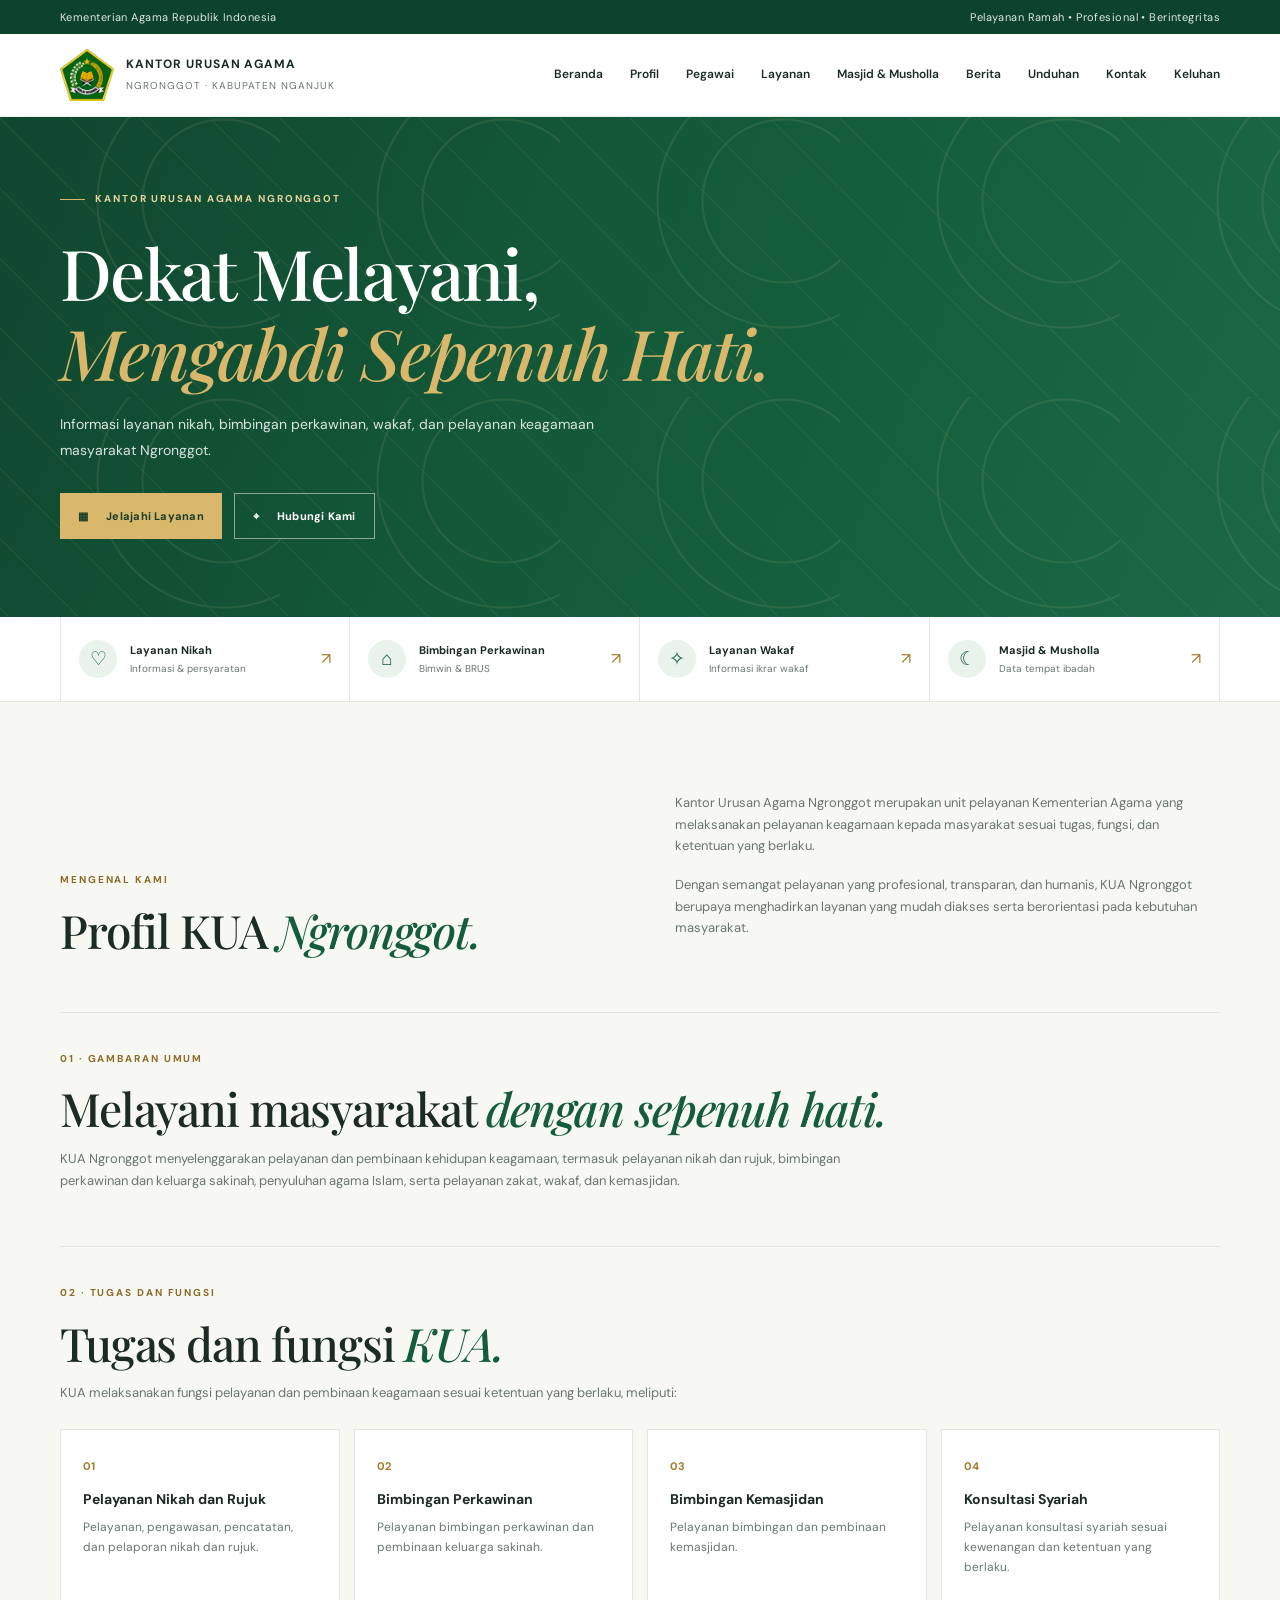
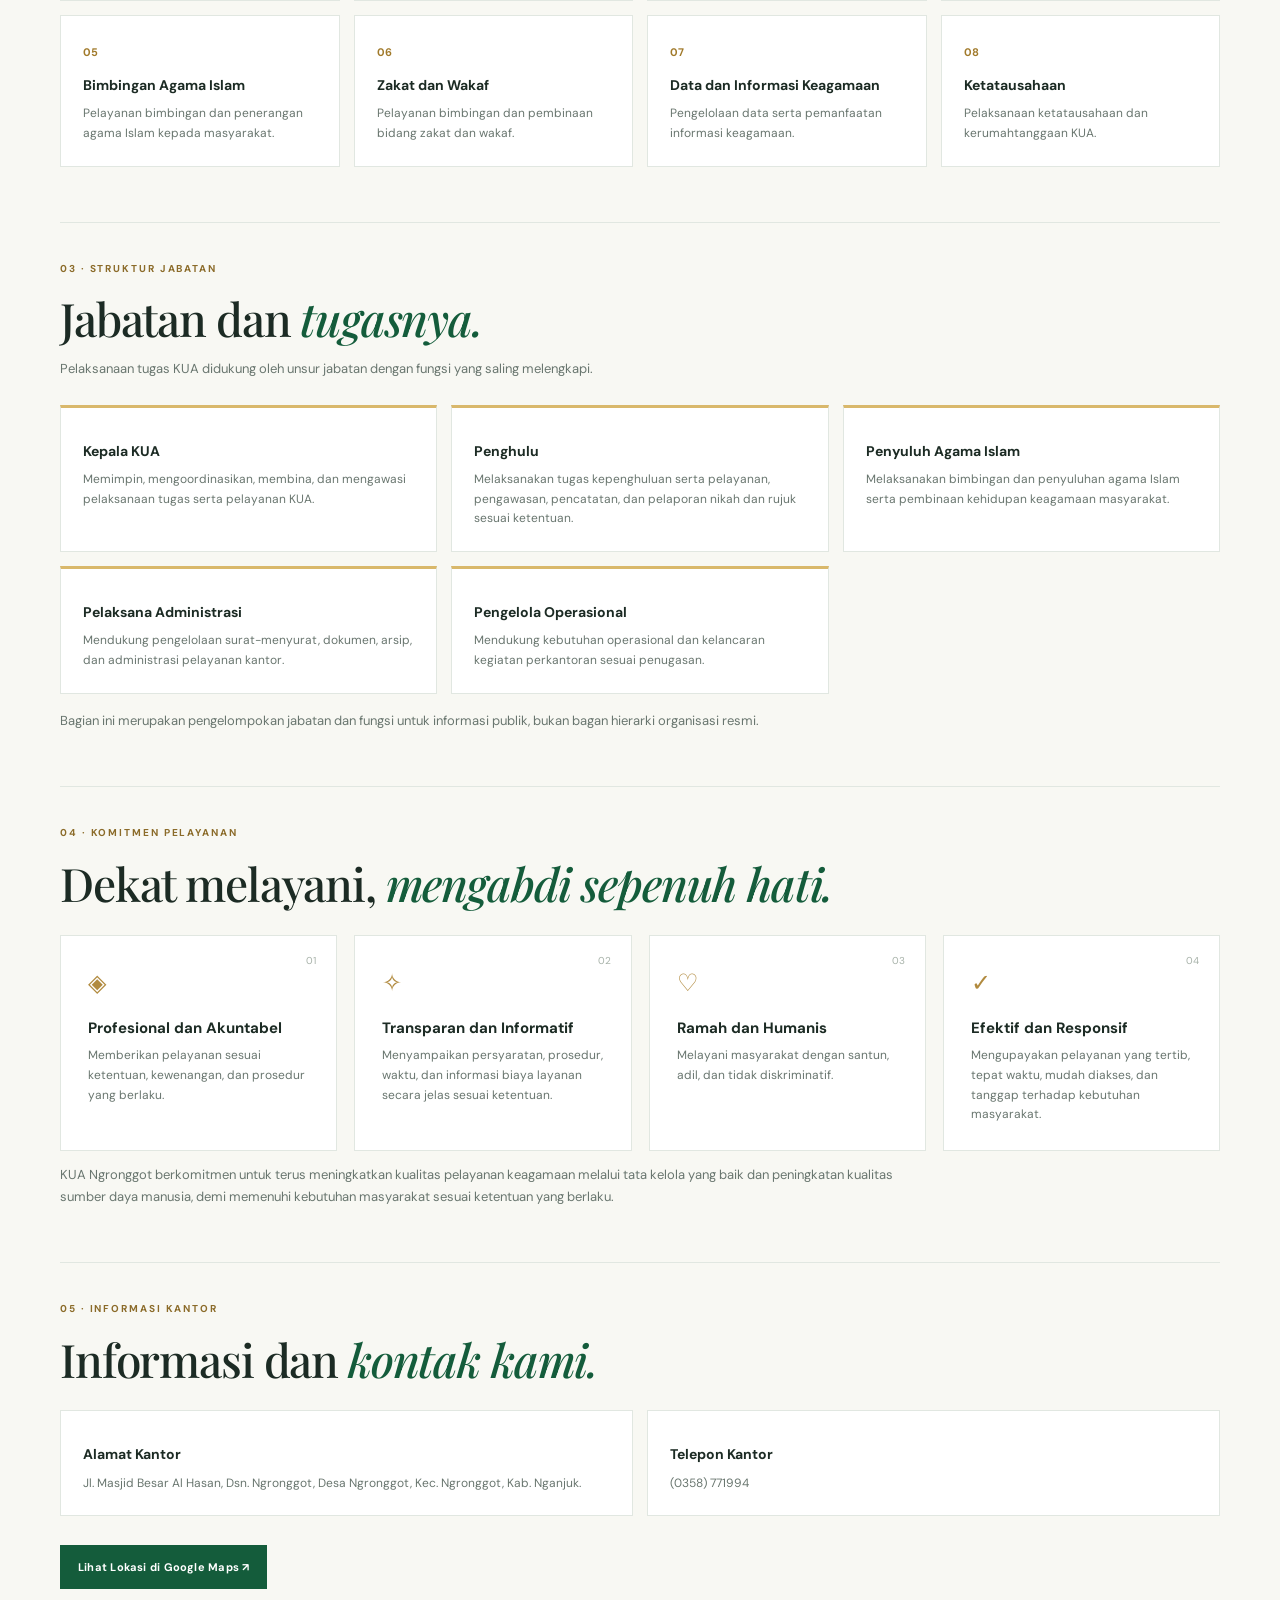
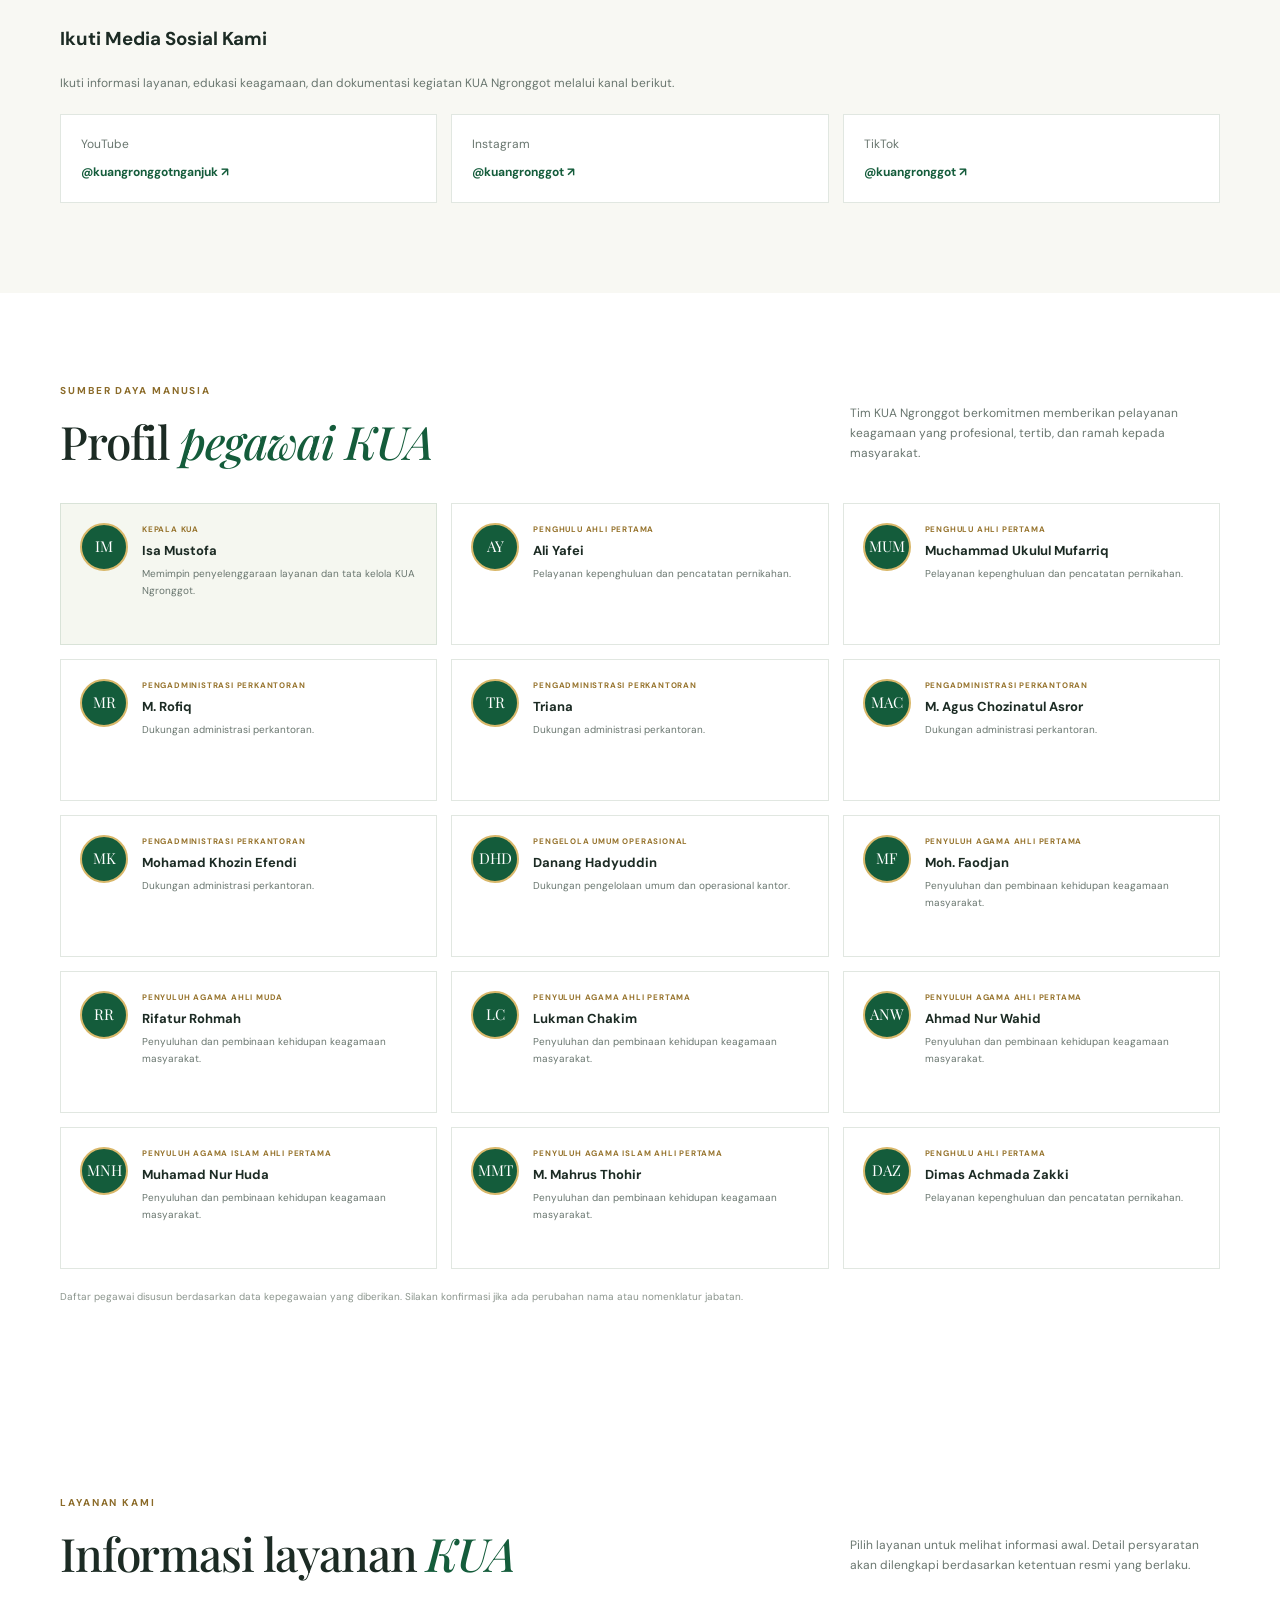
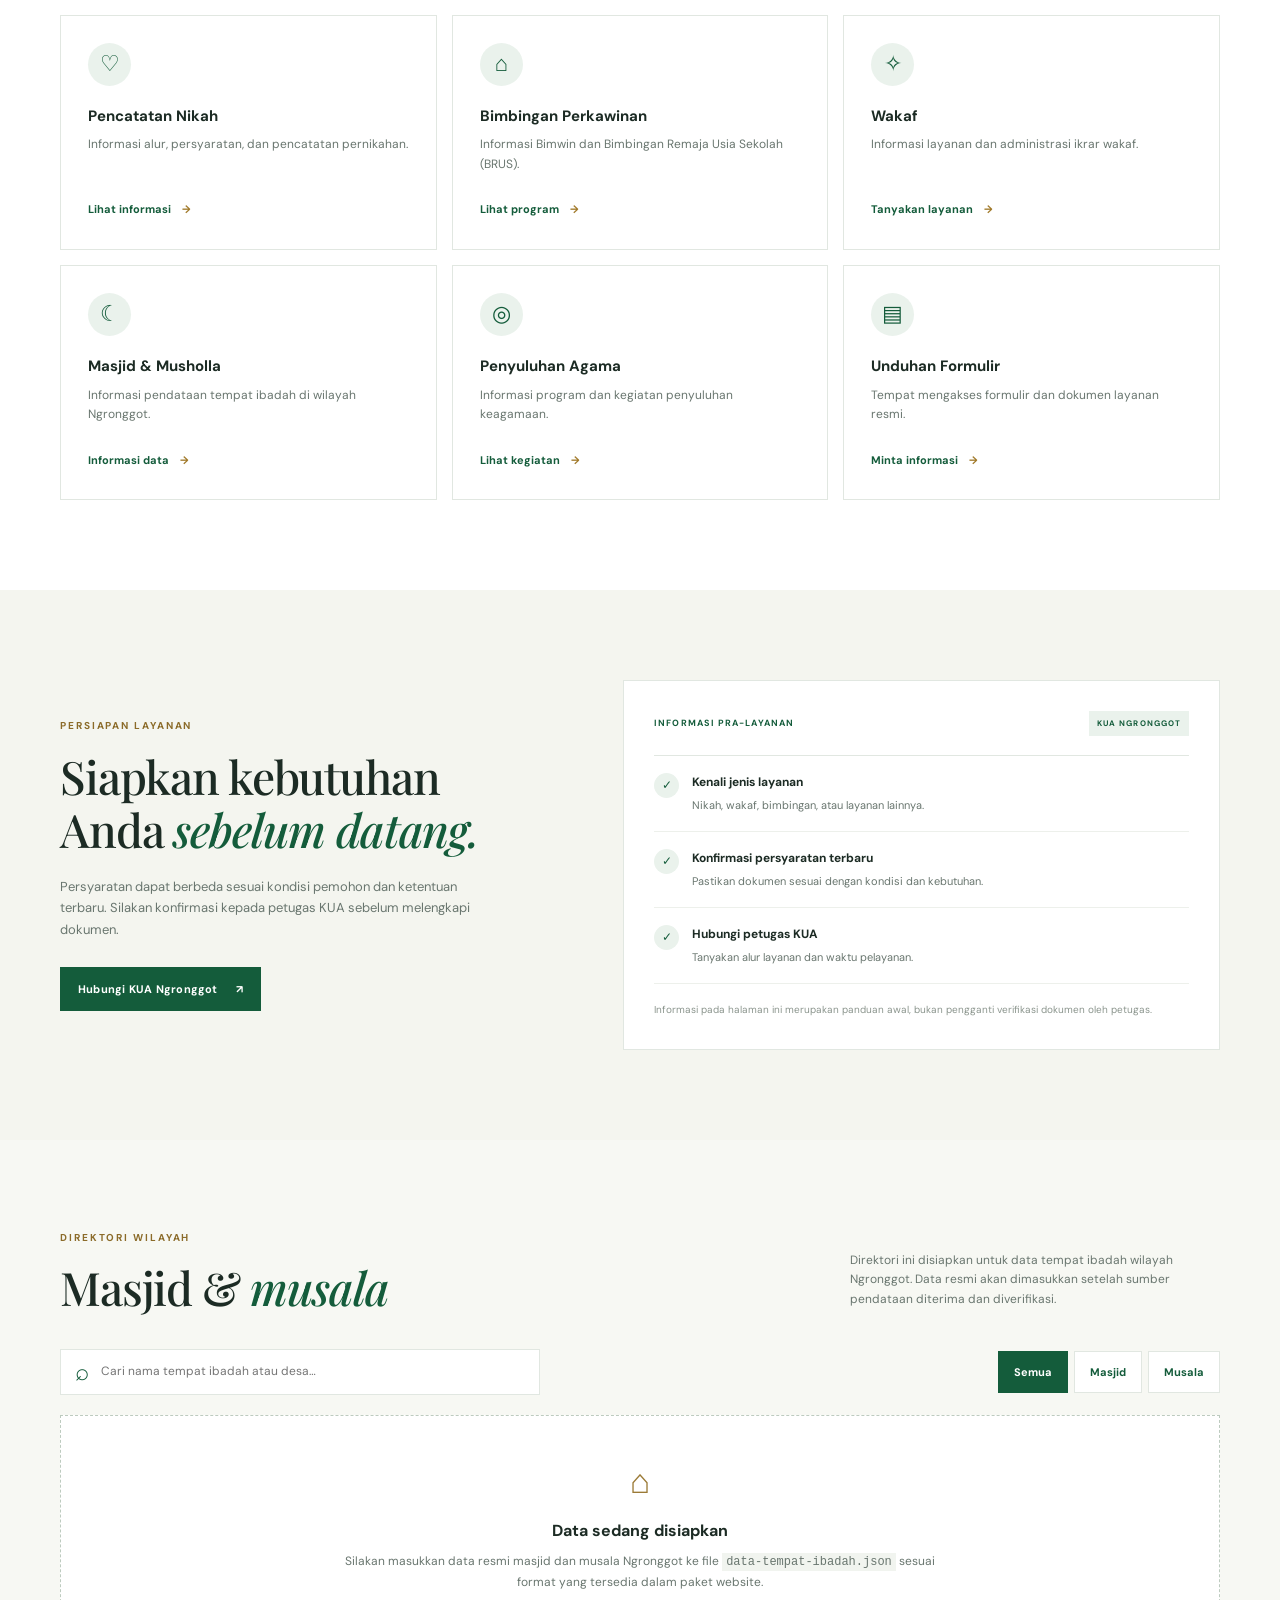
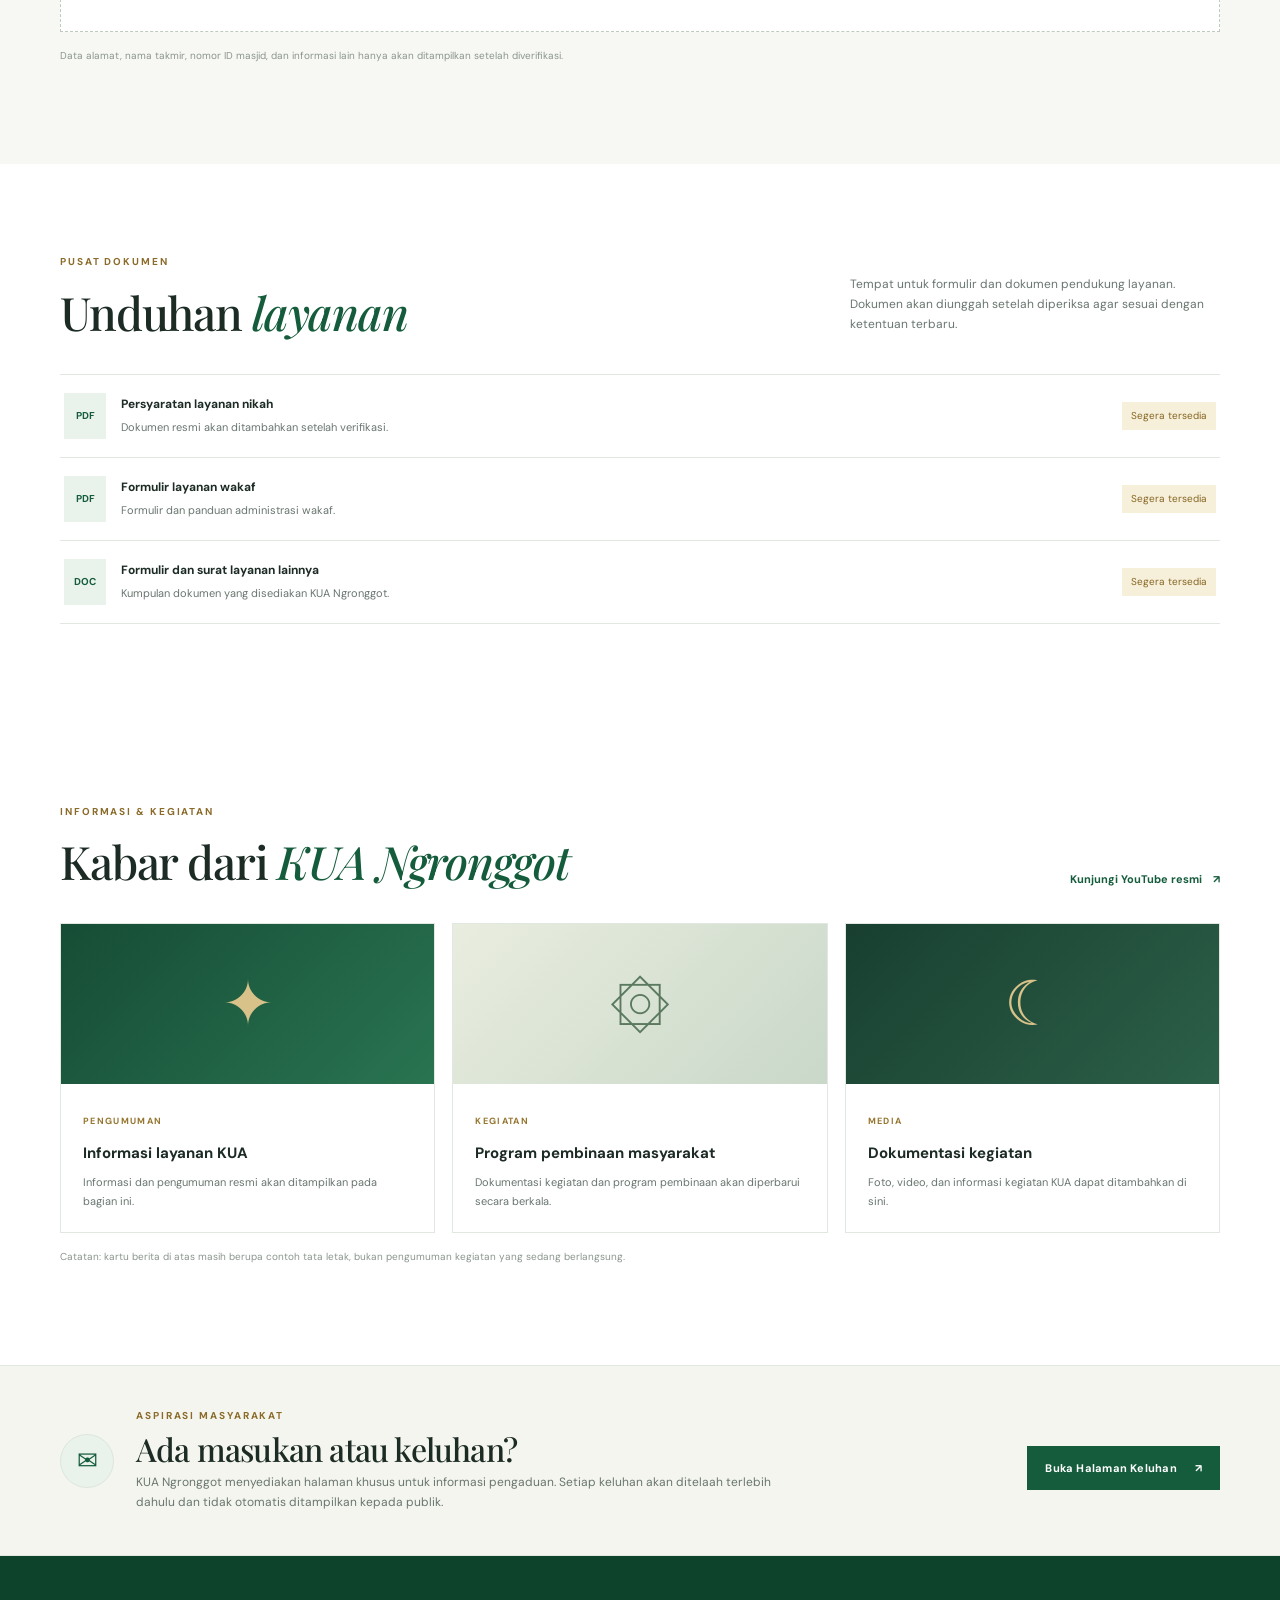
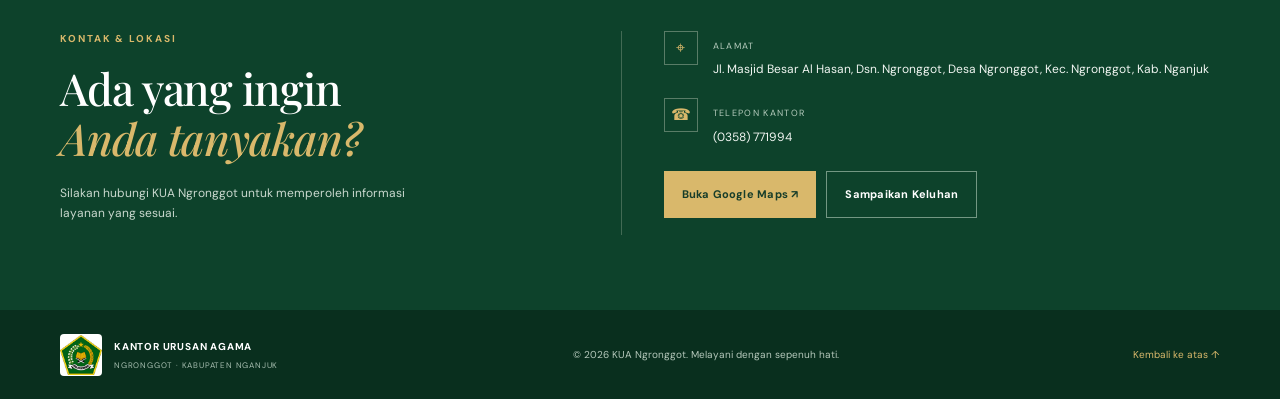
==== commit 2571c008: "Update index.html" ====
--- a/index.html
+++ b/index.html
@@ -36,20 +36,37 @@
   </header>
 
   <main>
-    <section class="hero" id="beranda">
-      <div class="hero-pattern"></div>
-      <div class="container hero-content">
-        <div class="eyebrow"><span></span> MELAYANI DENGAN SEPENUH HATI</div>
-        <h1>Dekat Melayani,<br><em>Mengabdi Sepenuh Hati.</em></h1>
-        <p>Selamat datang di website Kantor Urusan Agama Ngronggot. Temukan informasi layanan keagamaan, persyaratan, program, dan kegiatan kami dalam satu tempat.</p>
-        <div class="hero-actions">
-          <a class="btn btn-gold" href="#layanan">Jelajahi Layanan <span>↗</span></a>
-          <a class="btn btn-outline" href="#kontak">Hubungi Kami</a>
-        </div>
-        <div class="hero-note"><span class="note-icon">✦</span><span>Dekat melayani, Mengabdi Sepenuh Hati.</span></div>
-      </div>
-      <div class="hero-ornament" aria-hidden="true">۞</div>
-    </section>
+   
+<section class="hero" id="beranda">
+  <div class="hero-pattern"></div>
+
+  <div class="container hero-content">
+    <div class="eyebrow">
+      <span></span>
+      KANTOR URUSAN AGAMA NGRONGGOT
+    </div>
+
+    <h1>Dekat Melayani,<br><em>Mengabdi Sepenuh Hati.</em></h1>
+
+    <p>
+      Informasi layanan nikah, bimbingan perkawinan, wakaf,
+      dan pelayanan keagamaan masyarakat Ngronggot.
+    </p>
+
+    <div class="hero-actions">
+      <a class="btn btn-gold" href="#layanan">
+        <span aria-hidden="true">▦</span>
+        Jelajahi Layanan
+      </a>
+
+      <a class="btn btn-outline" href="#kontak">
+        <span aria-hidden="true">⌖</span>
+        Hubungi Kami
+      </a>
+    </div>
+  </div>
+</section>
+
 
     <section class="quick-strip">
       <div class="container quick-grid">
--- a/style.css
+++ b/style.css
@@ -36,3 +36,156 @@
 .complaint-callout h2{font-size:clamp(23px,3vw,32px);margin:6px 0;color:var(--ink)}
 .complaint-callout p{font-size:12px;color:var(--muted);margin:0;max-width:650px}
 @media(max-width:640px){.complaint-callout-inner{align-items:flex-start;flex-wrap:wrap;gap:14px}.complaint-callout-copy{flex-basis:calc(100% - 70px)}.complaint-callout-inner>.btn{width:100%}}
+
+
+/* Profil KUA Ngronggot */
+.profile-subsection {
+  margin-top: 55px;
+  padding-top: 38px;
+  border-top: 1px solid var(--line);
+}
+
+.profile-subsection > p {
+  max-width: 850px;
+  font-size: 13px;
+  color: var(--muted);
+}
+
+.profile-function-grid {
+  display: grid;
+  grid-template-columns: repeat(4, minmax(0, 1fr));
+  gap: 14px;
+  margin-top: 25px;
+}
+
+.profile-function-card,
+.profile-job-card,
+.profile-contact-card {
+  background: #fff;
+  border: 1px solid var(--line);
+  padding: 22px;
+}
+
+.profile-function-card > span {
+  color: #a17a2b;
+  font-size: 11px;
+  font-weight: 700;
+}
+
+.profile-function-card h3,
+.profile-job-card h3,
+.profile-contact-card h3 {
+  font-size: 14px;
+  margin: 10px 0 7px;
+}
+
+.profile-function-card p,
+.profile-job-card p,
+.profile-contact-card p {
+  font-size: 12px;
+  color: var(--muted);
+  margin: 0;
+}
+
+.profile-job-grid {
+  display: grid;
+  grid-template-columns: repeat(3, minmax(0, 1fr));
+  gap: 14px;
+  margin-top: 25px;
+}
+
+.profile-job-card {
+  border-top: 3px solid var(--gold);
+}
+
+.profile-subsection .values-grid {
+  grid-template-columns: repeat(4, minmax(0, 1fr));
+  margin-top: 25px;
+}
+
+.profile-contact-grid {
+  display: grid;
+  grid-template-columns: repeat(2, minmax(0, 1fr));
+  gap: 14px;
+  margin-top: 25px;
+}
+
+.profile-map-link {
+  margin-top: 15px;
+}
+
+.profile-social-section {
+  margin-top: 35px;
+}
+
+.profile-social-section > p {
+  font-size: 12px;
+  color: var(--muted);
+}
+
+.profile-social-grid {
+  display: grid;
+  grid-template-columns: repeat(3, minmax(0, 1fr));
+  gap: 14px;
+  margin-top: 20px;
+}
+
+.profile-social-link {
+  display: flex;
+  flex-direction: column;
+  gap: 8px;
+  padding: 20px;
+  background: #fff;
+  border: 1px solid var(--line);
+  transition: transform .2s, border-color .2s;
+}
+
+.profile-social-link:hover {
+  transform: translateY(-3px);
+  border-color: var(--gold);
+}
+
+.profile-social-link span {
+  font-size: 12px;
+  color: var(--muted);
+}
+
+.profile-social-link strong {
+  font-size: 12px;
+  color: var(--green);
+  overflow-wrap: anywhere;
+}
+
+@media (max-width: 850px) {
+  .profile-function-grid,
+  .profile-subsection .values-grid {
+    grid-template-columns: repeat(2, minmax(0, 1fr));
+  }
+
+  .profile-job-grid {
+    grid-template-columns: repeat(2, minmax(0, 1fr));
+  }
+}
+
+@media (max-width: 640px) {
+  .profile-subsection {
+    margin-top: 40px;
+    padding-top: 28px;
+  }
+
+  .profile-function-grid,
+  .profile-job-grid,
+  .profile-contact-grid,
+  .profile-social-grid,
+  .profile-subsection .values-grid {
+    grid-template-columns: 1fr;
+  }
+
+  .profile-function-card,
+  .profile-job-card,
+  .profile-contact-card,
+  .profile-social-link {
+    padding: 20px;
+  }
+}
+
